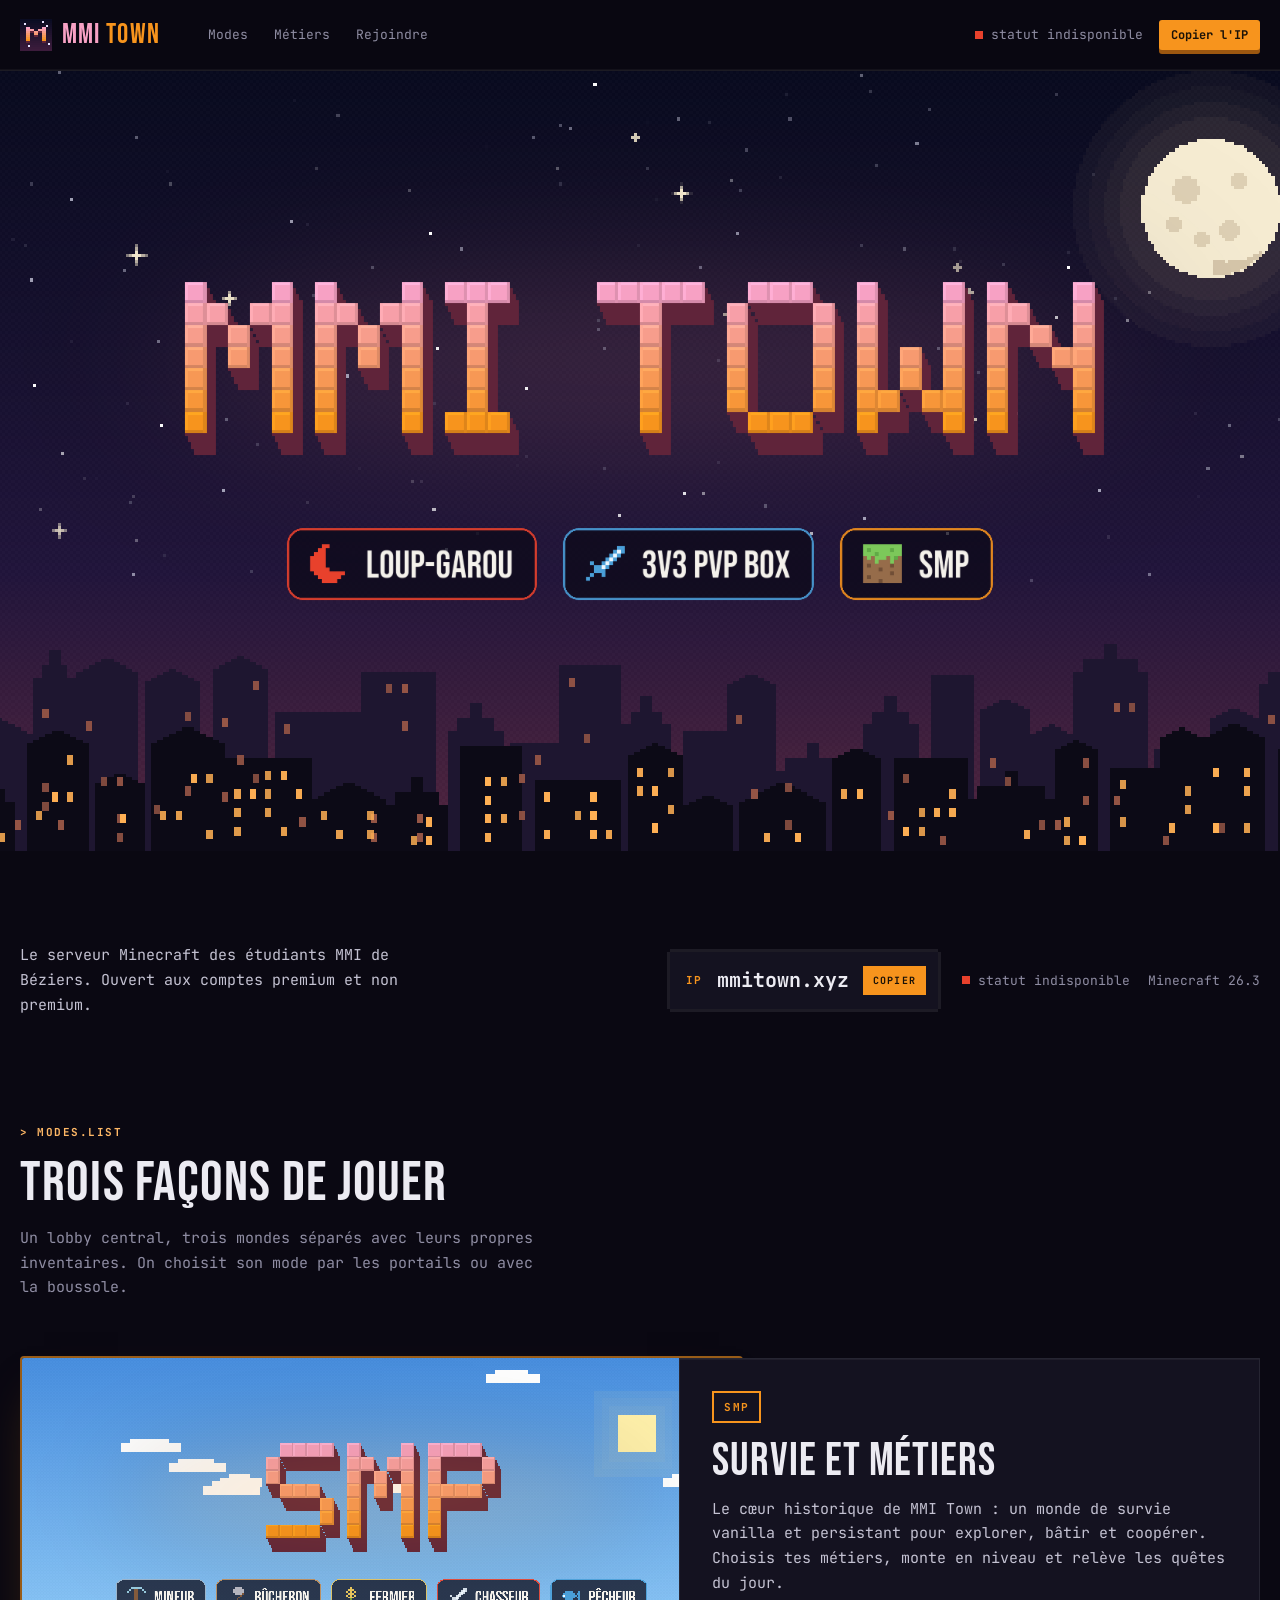
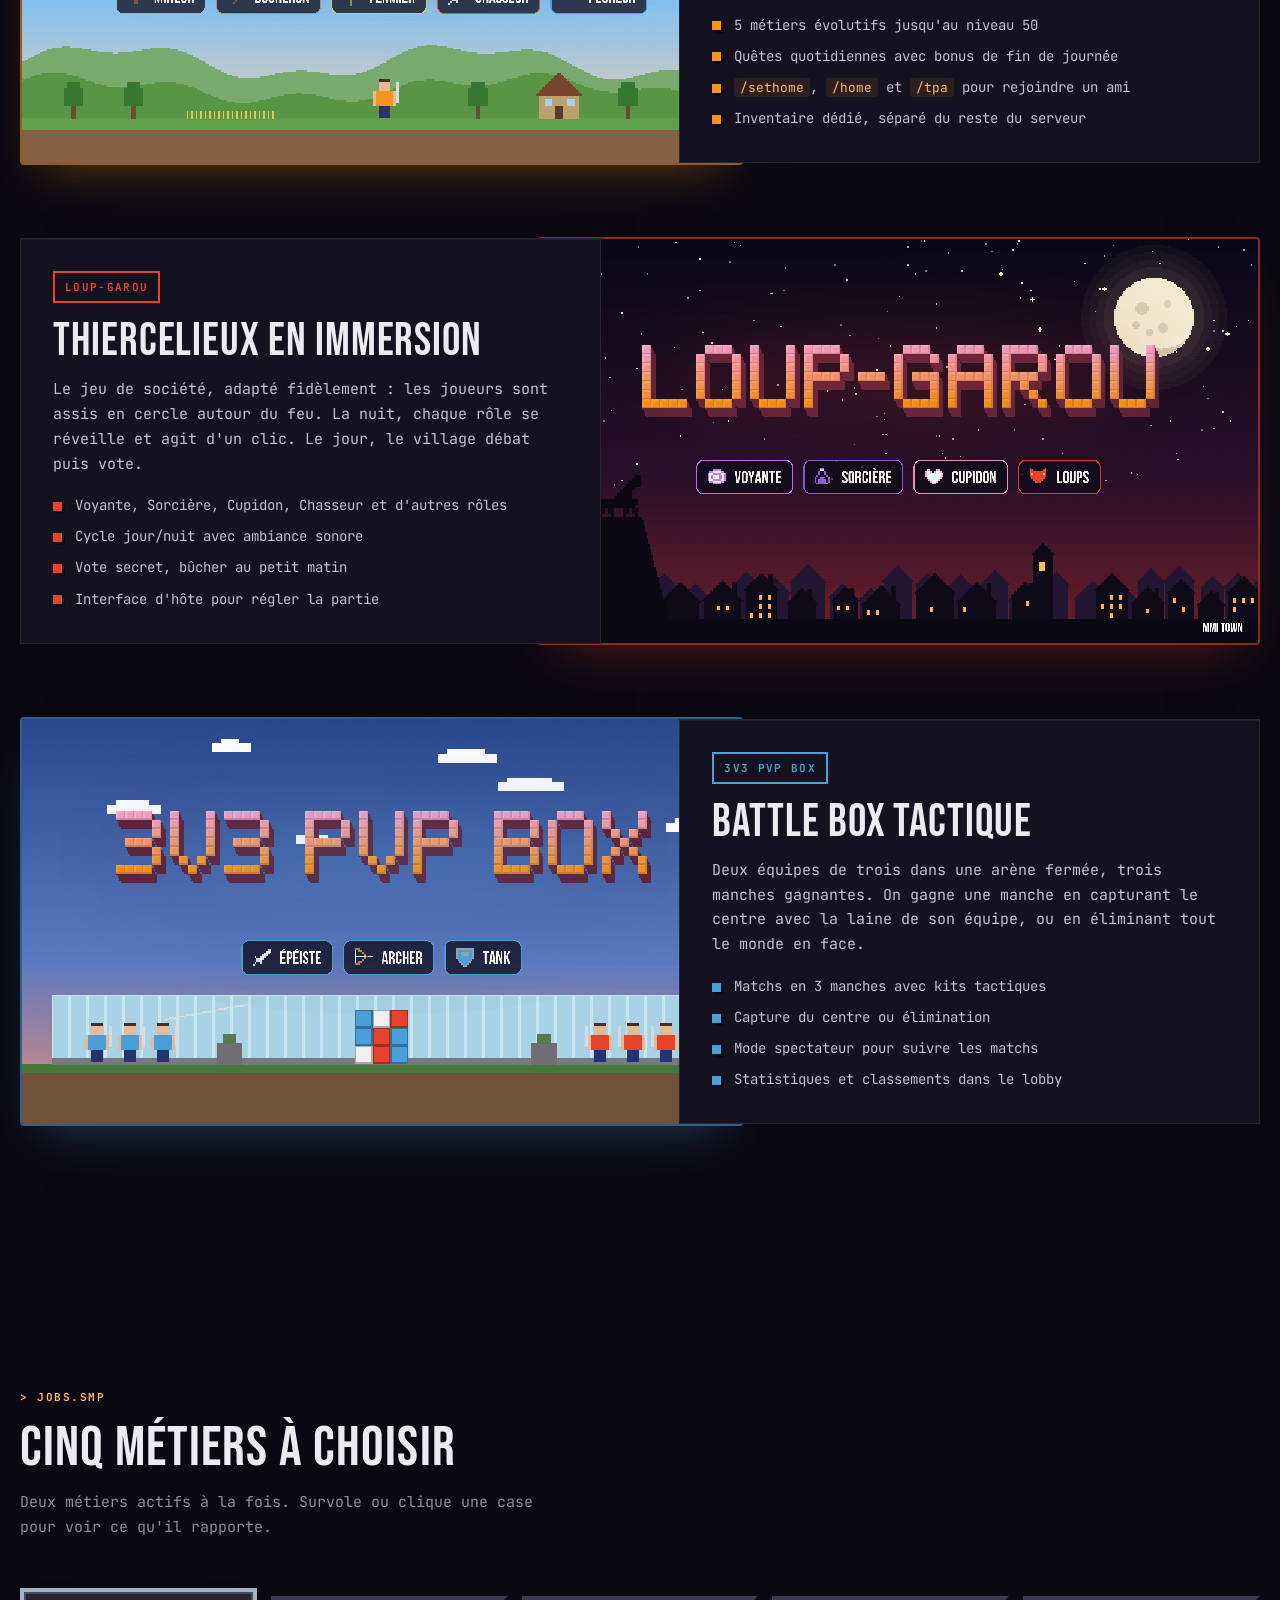
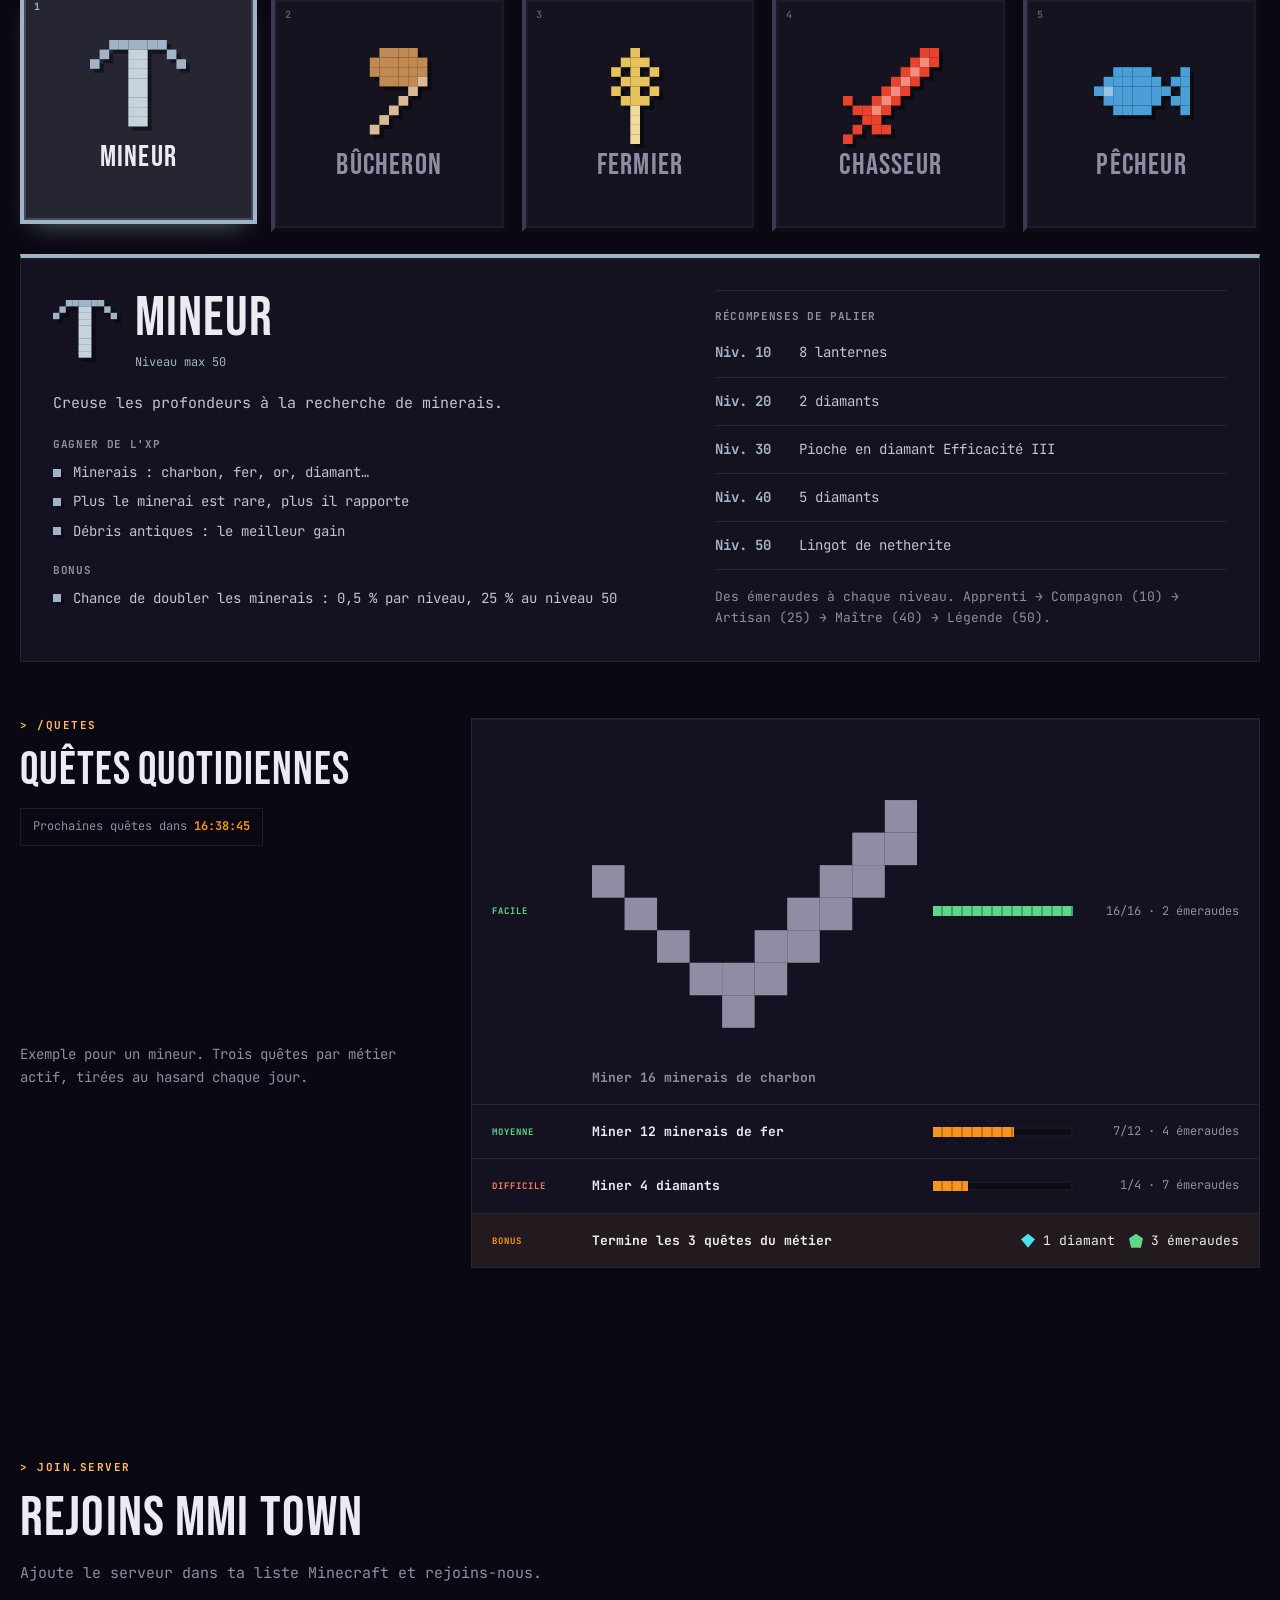
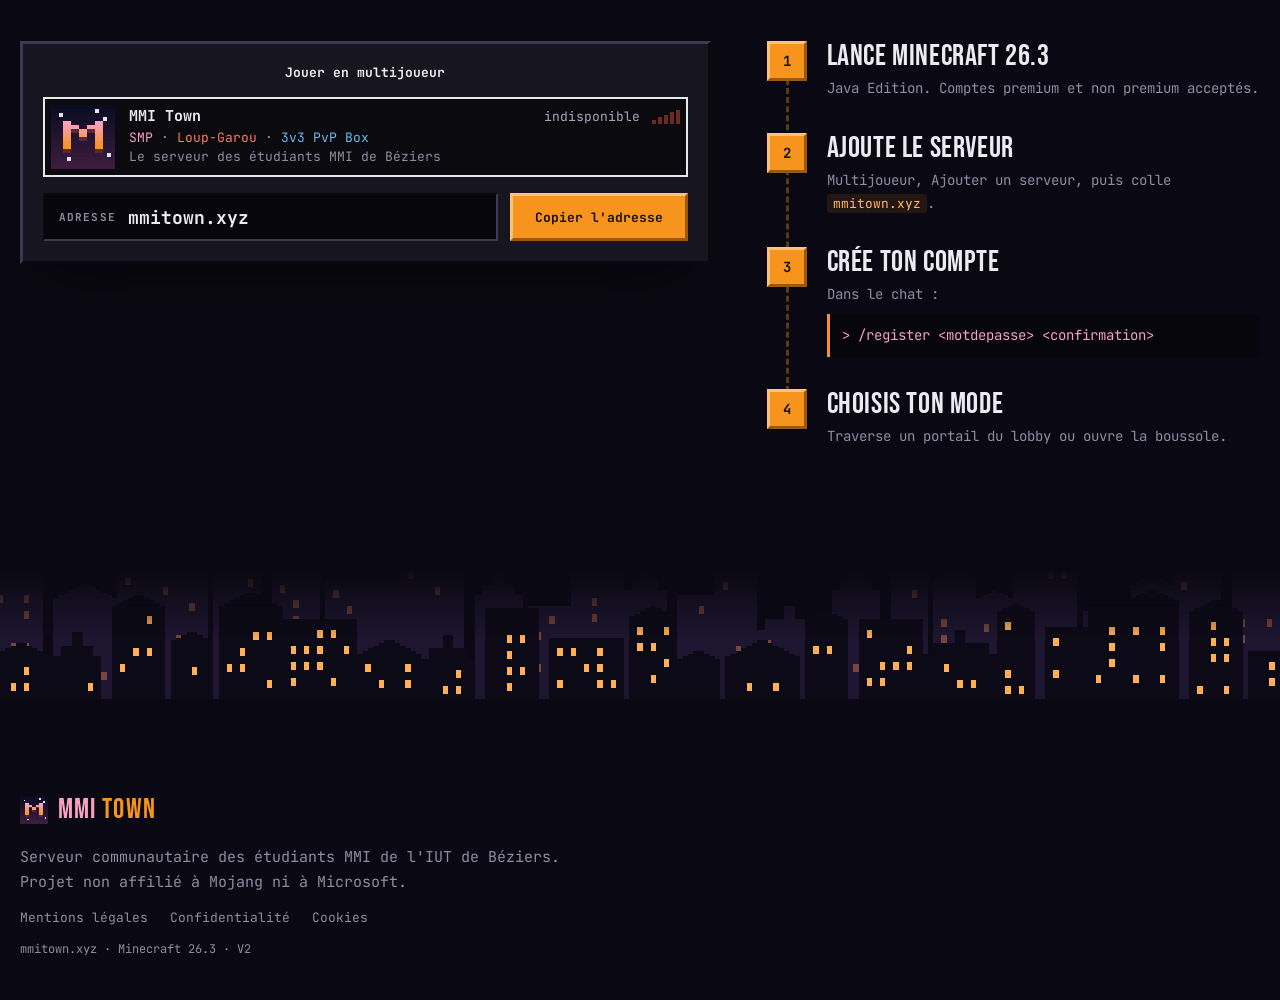
==== index.html @ 8bcd0a1a "feat: site de présentation MMI Town Co-Authored-By: Claude Sonnet 5.5 <noreply@anthropic.com>" ====
<!doctype html>
<html lang="fr">
<head>
<meta charset="utf-8">
<meta name="viewport" content="width=device-width, initial-scale=1">
<title>MMI Town — Le serveur Minecraft des étudiants MMI de Béziers</title>
<meta name="description" content="MMI Town V2 : SMP avec métiers et quêtes quotidiennes, Loup-Garou de Thiercelieux et Battle Box 3v3. Ouvert aux comptes premium et non premium.">
<meta property="og:title" content="MMI Town">
<meta property="og:description" content="SMP et métiers, Loup-Garou, Battle Box 3v3. Rejoins-nous sur mmitown.xyz">
<meta property="og:image" content="assets/cover.png">
<meta name="theme-color" content="#0a0812">
<link rel="icon" href="assets/icon.png">
<link rel="preload" href="assets/fonts/bebas-neue.woff2" as="font" type="font/woff2" crossorigin>
<link rel="stylesheet" href="style.css">
</head>
<body>
<header class="nav">
  <a class="brand" href="#top" aria-label="MMI Town, accueil">
    <img src="assets/icon.png" alt="" width="32" height="32">
    <span class="wordmark">MMI<b>TOWN</b></span>
  </a>
  <nav class="links" aria-label="Navigation principale">
    <a href="#modes">Modes</a>
    <a href="#metiers">Métiers</a>
    <a href="#rejoindre">Rejoindre</a>
  </nav>
  <div class="nav-right">
    <span class="online" data-state="loading"><i class="dot"></i><span data-online>chargement</span></span>
    <button class="btn btn-sm" type="button" data-copy="mmitown.xyz">Copier l'IP</button>
  </div>
</header>

<main id="top">
<!-- COVER : calques de l'image, le titre apparait en fondu puis les boutons des modes -->
<section class="cover" aria-label="MMI Town">
  <div class="scene">
    <img class="layer bg pixelated" src="assets/cover-bg.png" alt="" width="1920" height="1080" fetchpriority="high">
    <canvas class="layer sky pixelated" id="sky" width="480" height="270" aria-hidden="true"></canvas>
    <h1 class="title-wrap">
      <img class="layer title pixelated" src="assets/cover-title.png" alt="MMI Town" width="1920" height="1080">
    </h1>
    <nav class="modes-nav" aria-label="Modes de jeu">
      <a class="mode m-lg" href="#loup-garou" style="--rx:6.2%/21.5%"><img src="assets/chip-loup-garou.png" alt="Loup-Garou" width="323" height="93"></a>
      <a class="mode m-pvp" href="#pvp-box" style="--rx:6.2%/21.5%"><img src="assets/chip-pvp-box.png" alt="3v3 PvP Box" width="325" height="93"></a>
      <a class="mode m-smp" href="#smp" style="--rx:10.1%/21.5%"><img src="assets/chip-smp.png" alt="SMP" width="198" height="93"></a>
    </nav>
  </div>
</section>

<nav class="modes-mobile" aria-label="Modes de jeu">
  <a class="mode" href="#loup-garou" style="--rx:6.2%/21.5%"><img src="assets/chip-loup-garou.png" alt="Loup-Garou" width="323" height="93"></a>
  <a class="mode" href="#pvp-box" style="--rx:6.2%/21.5%"><img src="assets/chip-pvp-box.png" alt="3v3 PvP Box" width="325" height="93"></a>
  <a class="mode" href="#smp" style="--rx:10.1%/21.5%"><img src="assets/chip-smp.png" alt="SMP" width="198" height="93"></a>
</nav>

<!-- BANDEAU IP -->
<section class="wrap strip">
  <p class="strip-text">Le serveur Minecraft des étudiants MMI de Béziers. Ouvert aux comptes premium et non premium.</p>
  <div class="strip-ip">
    <div class="ip-box" data-copy="mmitown.xyz" role="button" tabindex="0" aria-label="Copier l'adresse du serveur">
      <span class="ip-label">IP</span>
      <code>mmitown.xyz</code>
      <span class="ip-action" data-copy-label>COPIER</span>
    </div>
    <ul class="strip-meta">
      <li class="online" data-state="loading"><i class="dot"></i><span data-online>chargement</span></li>
      <li>Minecraft 26.3</li>
    </ul>
  </div>
  <p class="copy-error" data-copy-error hidden>Copie impossible : sélectionne l'adresse et copie-la à la main.</p>
</section>

<!-- MODES -->
<section class="wrap section" id="modes">
  <header class="section-head reveal">
    <p class="tag">&gt; modes.list</p>
    <h2>Trois façons de jouer</h2>
    <p class="muted">Un lobby central, trois mondes séparés avec leurs propres inventaires. On choisit son mode par les portails ou avec la boussole.</p>
  </header>

  <article class="feature reveal" id="smp" style="--c:#F7941D">
    <div class="feature-art"><img class="pixelated" src="assets/smp-metiers.png" alt="SMP : paysage de survie avec les cinq métiers" loading="lazy" width="1920" height="1080"></div>
    <div class="feature-body">
      <span class="chip">SMP</span>
      <h3>Survie et métiers</h3>
      <p>Le cœur historique de MMI Town : un monde de survie vanilla et persistant pour explorer, bâtir et coopérer. Choisis tes métiers, monte en niveau et relève les quêtes du jour.</p>
      <ul class="ticks">
        <li>5 métiers évolutifs jusqu'au niveau 50</li>
        <li>Quêtes quotidiennes avec bonus de fin de journée</li>
        <li><code>/sethome</code>, <code>/home</code> et <code>/tpa</code> pour rejoindre un ami</li>
        <li>Inventaire dédié, séparé du reste du serveur</li>
      </ul>
    </div>
  </article>

  <article class="feature flip reveal" id="loup-garou" style="--c:#E8412C">
    <div class="feature-art"><img class="pixelated" src="assets/loup-garou.png" alt="Loup-Garou : village médiéval sous la pleine lune" loading="lazy" width="1920" height="1080"></div>
    <div class="feature-body">
      <span class="chip">LOUP-GAROU</span>
      <h3>Thiercelieux en immersion</h3>
      <p>Le jeu de société, adapté fidèlement : les joueurs sont assis en cercle autour du feu. La nuit, chaque rôle se réveille et agit d'un clic. Le jour, le village débat puis vote.</p>
      <ul class="ticks">
        <li>Voyante, Sorcière, Cupidon, Chasseur et d'autres rôles</li>
        <li>Cycle jour/nuit avec ambiance sonore</li>
        <li>Vote secret, bûcher au petit matin</li>
        <li>Interface d'hôte pour régler la partie</li>
      </ul>
    </div>
  </article>

  <article class="feature reveal" id="pvp-box" style="--c:#4A9FD8">
    <div class="feature-art"><img class="pixelated" src="assets/pvp-box.png" alt="3v3 PvP Box : arène fermée" loading="lazy" width="1920" height="1080"></div>
    <div class="feature-body">
      <span class="chip">3V3 PVP BOX</span>
      <h3>Battle Box tactique</h3>
      <p>Deux équipes de trois dans une arène fermée, trois manches gagnantes. On gagne une manche en capturant le centre avec la laine de son équipe, ou en éliminant tout le monde en face.</p>
      <ul class="ticks">
        <li>Matchs en 3 manches avec kits tactiques</li>
        <li>Capture du centre ou élimination</li>
        <li>Mode spectateur pour suivre les matchs</li>
        <li>Statistiques et classements dans le lobby</li>
      </ul>
    </div>
  </article>
</section>

<!-- METIERS -->
<section class="wrap section" id="metiers">
  <header class="section-head reveal">
    <p class="tag">&gt; jobs.smp</p>
    <h2>Cinq métiers à choisir</h2>
    <p class="muted">Deux métiers actifs à la fois. Survole ou clique une case pour voir ce qu'il rapporte.</p>
  </header>

  <div class="hotbar reveal" role="tablist" aria-label="Métiers du SMP" id="hotbar">
    <button class="slot" role="tab" type="button" data-job="mineur" style="--c:#9FB4C7"><span class="num">1</span><svg class="px" data-px="pickaxe" aria-hidden="true"></svg><span class="slot-name">Mineur</span></button>
    <button class="slot" role="tab" type="button" data-job="bucheron" style="--c:#C08A52"><span class="num">2</span><svg class="px" data-px="axe" aria-hidden="true"></svg><span class="slot-name">Bûcheron</span></button>
    <button class="slot" role="tab" type="button" data-job="fermier" style="--c:#E6C35C"><span class="num">3</span><svg class="px" data-px="wheat" aria-hidden="true"></svg><span class="slot-name">Fermier</span></button>
    <button class="slot" role="tab" type="button" data-job="chasseur" style="--c:#E8412C"><span class="num">4</span><svg class="px" data-px="sword" aria-hidden="true"></svg><span class="slot-name">Chasseur</span></button>
    <button class="slot" role="tab" type="button" data-job="pecheur" style="--c:#4A9FD8"><span class="num">5</span><svg class="px" data-px="fish" aria-hidden="true"></svg><span class="slot-name">Pêcheur</span></button>
  </div>
  <div class="job-panel" id="job-panel" role="tabpanel" aria-live="polite"></div>

  <div class="quests reveal">
    <div class="quests-head">
      <div>
        <p class="tag">&gt; /quetes</p>
        <h3>Quêtes quotidiennes</h3>
      </div>
      <span class="timer" title="Renouvellement à minuit">Prochaines quêtes dans <b id="reset-timer">--:--:--</b></span>
    </div>
    <p class="muted quests-intro">Exemple pour un mineur. Trois quêtes par métier actif, tirées au hasard chaque jour.</p>
    <ul class="quest-rows">
      <li class="quest done">
        <span class="q-tier">FACILE</span>
        <span class="q-text"><svg class="px sm" data-px="check" aria-hidden="true"></svg>Miner 16 minerais de charbon</span>
        <span class="bar" role="img" aria-label="16 sur 16"><i style="width:100%"></i></span>
        <span class="q-meta">16/16 · 2 émeraudes</span>
      </li>
      <li class="quest">
        <span class="q-tier">MOYENNE</span>
        <span class="q-text">Miner 12 minerais de fer</span>
        <span class="bar" role="img" aria-label="7 sur 12"><i style="width:58%" data-grow></i></span>
        <span class="q-meta">7/12 · 4 émeraudes</span>
      </li>
      <li class="quest">
        <span class="q-tier hard">DIFFICILE</span>
        <span class="q-text">Miner 4 diamants</span>
        <span class="bar" role="img" aria-label="1 sur 4"><i style="width:25%" data-grow></i></span>
        <span class="q-meta">1/4 · 7 émeraudes</span>
      </li>
      <li class="quest bonus">
        <span class="q-tier gold">BONUS</span>
        <span class="q-text">Termine les 3 quêtes du métier</span>
        <span class="q-reward"><i class="gem dia"></i>1 diamant <i class="gem eme"></i>3 émeraudes</span>
      </li>
    </ul>
  </div>
</section>

<!-- REJOINDRE -->
<section class="wrap section join" id="rejoindre">
  <header class="section-head reveal">
    <p class="tag">&gt; join.server</p>
    <h2>Rejoins MMI Town</h2>
    <p class="muted">Ajoute le serveur dans ta liste Minecraft et rejoins-nous.</p>
  </header>

  <div class="join-grid">
    <div class="reveal">
      <!-- Maquette de la liste des serveurs de Minecraft -->
      <div class="mc-list" aria-label="Aperçu du serveur dans Minecraft">
        <div class="mc-title">Jouer en multijoueur</div>
        <div class="mc-entry">
          <img src="assets/icon.png" alt="" width="64" height="64">
          <div class="mc-info">
            <div class="mc-top">
              <b>MMI Town</b>
              <span class="mc-count" data-players>—</span>
              <span class="mc-ping" data-ping aria-hidden="true"><i></i><i></i><i></i><i></i><i></i></span>
            </div>
            <div class="mc-motd"><span class="c-pink">SMP</span> <em>·</em> <span class="c-red">Loup-Garou</span> <em>·</em> <span class="c-blue">3v3 PvP Box</span></div>
            <div class="mc-motd muted">Le serveur des étudiants MMI de Béziers</div>
          </div>
        </div>
        <div class="mc-bar">
          <div class="mc-field" aria-label="Adresse du serveur"><span>Adresse</span><code>mmitown.xyz</code></div>
          <button class="mc-btn" type="button" data-copy="mmitown.xyz" data-copy-label>Copier l'adresse</button>
        </div>
        <p class="copy-error" data-copy-error hidden>Copie impossible : sélectionne l'adresse et copie-la à la main.</p>
      </div>
      <a class="btn btn-big join-discord" id="discord-btn" href="#" hidden>Rejoindre le Discord</a>
    </div>

    <ol class="path">
      <li class="reveal"><span class="node">1</span><div><h4>Lance Minecraft 26.3</h4><p>Java Edition. Comptes premium et non premium acceptés.</p></div></li>
      <li class="reveal"><span class="node">2</span><div><h4>Ajoute le serveur</h4><p>Multijoueur, Ajouter un serveur, puis colle <code>mmitown.xyz</code>.</p></div></li>
      <li class="reveal"><span class="node">3</span><div><h4>Crée ton compte</h4><p>Dans le chat :</p><p class="cmd">&gt; /register &lt;motdepasse&gt; &lt;confirmation&gt;</p></div></li>
      <li class="reveal"><span class="node">4</span><div><h4>Choisis ton mode</h4><p>Traverse un portail du lobby ou ouvre la boussole.</p></div></li>
    </ol>
  </div>
</section>
</main>

<div class="skyline" aria-hidden="true"></div>

<footer class="footer">
  <div class="wrap foot">
    <a class="brand" href="#top"><img src="assets/icon.png" alt="" width="28" height="28"><span class="wordmark">MMI<b>TOWN</b></span></a>
    <p class="muted">Serveur communautaire des étudiants MMI de l'IUT de Béziers. Projet non affilié à Mojang ni à Microsoft.</p>
    <nav class="foot-links" aria-label="Informations légales"><a href="mentions-legales.html">Mentions légales</a><a href="confidentialite.html">Confidentialité</a><a href="cookies.html">Cookies</a></nav>
    <p class="muted small">mmitown.xyz · Minecraft 26.3 · V2</p>
  </div>
</footer>

<script src="assets/cover-sky.js"></script>
<script src="script.js"></script>
</body>
</html>
---- style.css ----
@font-face { font-family: "Bebas Neue"; src: url("assets/fonts/bebas-neue.woff2") format("woff2"); font-weight: 400; font-display: swap; }
@font-face { font-family: "JetBrains Mono"; src: url("assets/fonts/jetbrains-mono-400.woff2") format("woff2"); font-weight: 100 500; font-display: swap; }
@font-face { font-family: "JetBrains Mono"; src: url("assets/fonts/jetbrains-mono-700.woff2") format("woff2"); font-weight: 600 900; font-display: swap; }

:root {
  --bg: #0a0812;
  --surface: #141220;
  --surface-2: #1b192b;
  --line: rgba(255, 255, 255, .08);
  --line-strong: rgba(255, 255, 255, .16);
  --text: #ecebf2;
  --body: #c4c2d2;
  --muted: #8f8da3;
  --accent: #F7941D;
  --accent-dark: #9c5710;
  --pink: #F7A1C4;
  --green: #5fd68a;
  --red: #E8412C;
  --ease: cubic-bezier(.16, 1, .3, 1);
  --mono: "JetBrains Mono", ui-monospace, Menlo, monospace;
  --title: "Bebas Neue", Impact, sans-serif;
  --pixel: var(--mono);
}

*, *::before, *::after { box-sizing: border-box; }
html { scroll-behavior: smooth; scroll-padding-top: 84px; overflow-x: clip; }
body {
  margin: 0; background: var(--bg); color: var(--body);
  font: 15px/1.65 var(--mono);
  -webkit-font-smoothing: antialiased;
}
img { max-width: 100%; height: auto; display: block; }
.pixelated { image-rendering: pixelated; }
a { color: inherit; text-decoration: none; }
code { font-family: var(--mono); background: rgba(247, 148, 29, .1); color: #ffb866; padding: 1px 6px; border-radius: 3px; font-size: .92em; }
h1, h2, h3, h4 { margin: 0; color: var(--text); font-family: var(--title); font-weight: 400; letter-spacing: .02em; line-height: 1; }
p { margin: 0; max-width: 65ch; }
ul, ol { list-style: none; margin: 0; padding: 0; }
.wrap { width: min(1240px, 100% - 40px); margin-inline: auto; }
.muted { color: var(--muted); }
.small { font-size: 12px; }
[hidden] { display: none !important; }
:focus-visible { outline: 2px solid var(--accent); outline-offset: 3px; }

/* ---------- NAV ---------- */
.nav {
  position: sticky; top: 0; z-index: 50;
  display: flex; align-items: center; gap: 24px;
  padding: 12px max(20px, calc((100vw - 1240px) / 2));
  background: rgba(10, 8, 18, .82); backdrop-filter: blur(14px);
  border-bottom: 1px solid var(--line);
  box-shadow: inset 0 -1px 0 rgba(255, 255, 255, .04);
}
.brand { display: inline-flex; align-items: center; gap: 10px; }
.brand img { image-rendering: pixelated; }
.wordmark { font-family: var(--title); font-size: 28px; letter-spacing: .04em; color: var(--pink); }
.wordmark b { font-weight: 400; color: var(--accent); margin-left: 6px; }
.links { display: flex; gap: 2px; margin-left: 12px; }
.links a { padding: 6px 12px; color: var(--muted); font-size: 13px; transition: color .3s var(--ease), background .3s var(--ease); border-radius: 4px; }
.links a:hover { color: var(--text); background: rgba(255, 255, 255, .05); }
.nav-right { margin-left: auto; display: flex; align-items: center; gap: 16px; }

/* ---------- STATUT EN LIGNE (chargement / ok / hors ligne / erreur) ---------- */
.online { display: inline-flex; align-items: center; gap: 8px; font-size: 13px; color: var(--muted); }
.dot { width: 8px; height: 8px; background: var(--muted); display: inline-block; }
.online[data-state="on"] { color: var(--text); }
.online[data-state="on"] .dot { background: var(--green); animation: pulse 2s ease-in-out infinite; }
.online[data-state="error"] .dot { background: var(--red); }
.online[data-state="loading"] [data-online] {
  color: transparent; width: 9ch; height: 1em; display: inline-block; border-radius: 2px; overflow: hidden;
  background: linear-gradient(90deg, rgba(255, 255, 255, .05) 25%, rgba(255, 255, 255, .13) 50%, rgba(255, 255, 255, .05) 75%) 0 0 / 200% 100%;
  animation: shimmer 1.4s linear infinite;
}
@keyframes shimmer { to { background-position: -200% 0; } }
@keyframes pulse { 50% { opacity: .35; } }

/* ---------- BOUTONS ---------- */
.btn {
  font: 600 13px var(--mono);
  display: inline-flex; align-items: center; justify-content: center; gap: 8px;
  color: #1a1208; background: var(--accent);
  border: 0; border-radius: 3px; padding: 10px 18px; cursor: pointer;
  box-shadow: 0 4px 0 var(--accent-dark);
  transition: transform .25s var(--ease), box-shadow .25s var(--ease), background .25s var(--ease);
}
.btn:hover { background: #ffa334; transform: translateY(-1px); box-shadow: 0 5px 0 var(--accent-dark); }
.btn:active { transform: translateY(3px) scale(.98); box-shadow: 0 1px 0 var(--accent-dark); }
.btn-sm { padding: 7px 12px; font-size: 12px; }
.btn-big { padding: 15px 26px; font-size: 14px; }
.btn-ghost { color: var(--text); background: var(--surface-2); box-shadow: 0 4px 0 rgba(255, 255, 255, .1), inset 0 0 0 1px var(--line-strong); }
.btn-ghost:hover { background: #26253a; box-shadow: 0 5px 0 rgba(255, 255, 255, .12), inset 0 0 0 1px var(--line-strong); }
.btn.copied { background: var(--green); box-shadow: 0 4px 0 #2f7a4b; }
.cta { display: flex; flex-wrap: wrap; gap: 14px; margin-top: 28px; }
.magnetic { translate: var(--mx, 0) var(--my, 0); transition: translate .2s var(--ease), transform .25s var(--ease), box-shadow .25s var(--ease), background .25s var(--ease); }

/* ---------- TAG & CURSEUR ---------- */
.tag { font: 700 11px var(--mono); text-transform: uppercase; color: #ffb866; letter-spacing: .14em; margin-bottom: 16px; }
.caret { display: inline-block; width: 8px; height: 12px; margin-left: 6px; background: var(--accent); animation: blink 1s steps(2) infinite; vertical-align: -1px; }
@keyframes blink { 50% { opacity: 0; } }


/* ---------- TAG, IP ---------- */
.ip-box {
  display: inline-flex; align-items: center; gap: 14px; cursor: pointer;
  background: var(--surface); padding: 12px 12px 12px 16px;
  box-shadow: 0 -3px 0 0 var(--line), 0 3px 0 0 var(--line), -3px 0 0 0 var(--line), 3px 0 0 0 var(--line);
  transition: box-shadow .3s var(--ease), transform .25s var(--ease);
}
.ip-box:hover, .ip-box:focus-visible { outline: 0; box-shadow: 0 -3px 0 0 var(--accent), 0 3px 0 0 var(--accent), -3px 0 0 0 var(--accent), 3px 0 0 0 var(--accent); }
.ip-box:active { transform: scale(.98); }
.ip-label { font: 700 11px var(--mono); text-transform: uppercase; letter-spacing: .12em; color: var(--accent); }
.ip-box code { background: none; color: var(--text); font-size: 20px; font-weight: 800; padding: 0; }
.ip-action { font: 700 10px var(--mono); text-transform: uppercase; letter-spacing: .12em; color: #1a1208; background: var(--accent); padding: 8px 10px; }
.ip-box.copied .ip-action { background: var(--green); }
.ip-box.mini { margin-top: 14px; padding: 8px 8px 8px 12px; }
.ip-box.mini code { font-size: 15px; }
.copy-error { margin-top: 10px; color: #ff8a73; font-size: 13px; }

/* ---------- COVER : calques alignes sur l'image 1920x1080 ---------- */
.cover {
  --nav: 64px;
  position: relative; overflow: hidden;
  height: calc(100dvh - var(--nav)); min-height: 420px;
  background: var(--bg);
}
.scene {
  --sw: max(100vw, calc((100dvh - var(--nav)) * 16 / 9));
  position: absolute; left: 50%; top: 50%; translate: -50% -50%;
  width: var(--sw); aspect-ratio: 16 / 9;
}
.sky { image-rendering: pixelated; }
.layer { position: absolute; inset: 0; width: 100%; height: 100%; }
.title-wrap { position: absolute; inset: 0; margin: 0; }
.title {
  opacity: 0; transform: translateY(14px) scale(.965); filter: blur(6px);
  animation: title-in 1.9s cubic-bezier(.65, 0, .35, 1) .35s forwards;
}
@keyframes title-in { to { opacity: 1; transform: none; filter: blur(0); } }

.modes-nav { position: absolute; inset: 0; pointer-events: none; }
.mode {
  position: absolute; top: 54.63%; display: block; pointer-events: auto;
  border-radius: var(--rx); overflow: hidden; isolation: isolate;
  opacity: 0; transform: translateY(12px);
  animation: mode-in 1.1s cubic-bezier(.65, 0, .35, 1) forwards;
  transition: translate .35s var(--ease), scale .35s var(--ease), filter .35s var(--ease);
}
.mode img { width: 100%; height: auto; display: block; }
.m-lg { left: 26.25%; width: 16.82%; animation-delay: 1.9s; }
.m-pvp { left: 44.79%; width: 16.93%; animation-delay: 2.1s; }
.m-smp { left: 63.44%; width: 10.31%; animation-delay: 2.3s; }
@keyframes mode-in { to { opacity: 1; transform: none; } }
.mode::after {
  content: ""; position: absolute; inset: 0; pointer-events: none;
  background: linear-gradient(110deg, transparent 38%, rgba(255, 255, 255, .55) 50%, transparent 62%);
  translate: -130% 0;
}
.mode:hover, .mode:focus-visible { translate: 0 -4%; scale: 1.04; filter: brightness(1.15); outline: 0; }
.mode:hover::after, .mode:focus-visible::after { translate: 130% 0; transition: translate .85s var(--ease); }
.mode:active { scale: .97; }
.mode:focus-visible { box-shadow: 0 0 0 3px var(--text); }

/* Portrait : le titre tient dans l'ecran, les boutons passent sous la cover */
.modes-mobile { display: none; }
@media (max-aspect-ratio: 1/1) {
  .cover { height: calc(150vw * 9 / 16); min-height: 0; }
  .scene { --sw: 150vw; }
  .modes-nav { display: none; }
  .modes-mobile { display: flex; flex-wrap: wrap; gap: 12px; width: min(1240px, 100% - 40px); margin: 20px auto 0; }
  .modes-mobile .mode { position: relative; top: auto; left: auto; width: auto; animation-delay: 1.9s; }
  .modes-mobile .mode img { height: 60px; width: auto; }
}

/* ---------- BANDEAU IP ---------- */
.strip { display: flex; flex-wrap: wrap; align-items: center; justify-content: space-between; gap: 20px 40px; padding: 36px 0 12px; }
.strip-text { max-width: 44ch; color: var(--body); }
.strip-ip { display: flex; flex-wrap: wrap; align-items: center; gap: 14px 24px; }
.strip-meta { display: flex; gap: 18px; color: var(--muted); font-size: 13px; }
.strip .copy-error { flex-basis: 100%; margin: 0; }

/* ---------- SECTIONS ---------- */
.section { padding: 96px 0; }
.section-head { margin-bottom: 56px; }
.section-head h2 { font-size: clamp(38px, 4.4vw, 60px); margin-bottom: 14px; text-wrap: balance; }
.section-head p.muted { max-width: 58ch; }

.feature { --c: var(--accent); display: grid; grid-template-columns: minmax(0, 7fr) minmax(0, 5fr); gap: 0; align-items: center; margin-bottom: 72px; }
.feature.flip { grid-template-columns: minmax(0, 5fr) minmax(0, 7fr); }
.feature.flip .feature-art { order: 2; }
.feature-art { border: 2px solid color-mix(in srgb, var(--c) 60%, transparent); overflow: hidden; border-radius: 4px; box-shadow: 0 24px 48px -24px color-mix(in srgb, var(--c) 40%, #050409); }
.feature-art img { width: 100%; transition: transform .8s var(--ease); }
.feature:hover .feature-art img { transform: scale(1.03); }
.feature-body { background: var(--surface); padding: 32px; margin-left: -64px; position: relative; border: 1px solid var(--line); box-shadow: inset 0 1px 0 rgba(255, 255, 255, .05); }
.feature.flip .feature-body { margin-left: 0; margin-right: -64px; }
.chip { display: inline-block; font: 700 11px var(--mono); text-transform: uppercase; letter-spacing: .12em; color: var(--c); border: 2px solid var(--c); padding: 7px 10px; margin-bottom: 16px; }
.feature h3 { font-size: clamp(34px, 3.6vw, 48px); margin-bottom: 12px; }
.feature p { margin-bottom: 18px; }
.ticks { display: grid; gap: 8px; }
.ticks li { position: relative; padding-left: 22px; font-size: 14px; }
.ticks li::before { content: ""; position: absolute; left: 0; top: .55em; width: 9px; height: 9px; background: var(--c); box-shadow: 3px 3px 0 rgba(0, 0, 0, .35); }

/* ---------- METIERS : hotbar + panneau ---------- */
.hotbar { display: grid; grid-template-columns: repeat(5, minmax(0, 1fr)); gap: 14px; }
.slot {
  --c: var(--accent);
  position: relative; aspect-ratio: 1; display: grid; place-items: center; align-content: center; gap: 6px;
  background: #15131f; cursor: pointer; font: inherit; color: var(--muted);
  border: 4px solid; border-color: #3b3a52 #0d0c15 #0d0c15 #3b3a52;
  box-shadow: inset 0 0 0 2px #1d1b2b;
  transition: transform .35s var(--ease), border-color .25s, box-shadow .35s var(--ease), color .25s;
}
.slot .px { color: var(--c); width: 56%; height: auto; max-width: 96px; filter: drop-shadow(4px 4px 0 rgba(0, 0, 0, .45)); transition: transform .35s var(--ease); }
.slot-name { font: 400 clamp(20px, 2.4vw, 30px)/1 var(--title); letter-spacing: .04em; }
.num { position: absolute; top: 8px; left: 10px; font: 700 10px var(--mono); text-transform: uppercase; color: #5d5b78; }
.slot:hover { transform: translateY(-4px); color: var(--text); }
.slot:hover .px { transform: scale(1.08); }
.slot:active { transform: translateY(0) scale(.97); }
.slot[aria-selected="true"] {
  color: var(--text); transform: translateY(-8px);
  border-color: var(--c); background: color-mix(in srgb, var(--c) 12%, #15131f);
  box-shadow: inset 0 0 0 2px color-mix(in srgb, var(--c) 35%, #15131f), 0 14px 24px -14px color-mix(in srgb, var(--c) 55%, #05040a);
}
.slot[aria-selected="true"] .num { color: var(--c); }

.job-panel {
  --c: var(--accent);
  position: relative; margin-top: 22px; min-height: 340px;
  background: var(--surface); border: 1px solid var(--line); border-top: 4px solid var(--c);
  box-shadow: inset 0 1px 0 rgba(255, 255, 255, .05);
}
.job-body { display: grid; grid-template-columns: minmax(0, 6fr) minmax(0, 5fr); gap: 0 48px; padding: 32px; animation: panel-in .45s var(--ease); }
@keyframes panel-in { from { opacity: 0; transform: translateY(8px); } }
.job-head { display: flex; align-items: center; gap: 18px; margin-bottom: 18px; }
.job-head .px { width: 64px; height: 64px; color: var(--c); filter: drop-shadow(4px 4px 0 rgba(0, 0, 0, .45)); }
.job-head h3 { font-size: clamp(40px, 4.4vw, 60px); }
.job-head small { display: block; color: var(--c); font-size: 12px; margin-top: 6px; }
.job-desc { margin-bottom: 22px; }
.job-block { margin-top: 20px; }
.job-block h5 { margin: 0 0 10px; font: 700 11px var(--mono); text-transform: uppercase; color: var(--muted); letter-spacing: .06em; }
.job-block ul { display: grid; gap: 6px; }
.job-block li { position: relative; padding-left: 20px; font-size: 14px; }
.job-block li::before { content: ""; position: absolute; left: 0; top: .55em; width: 8px; height: 8px; background: var(--c); box-shadow: 3px 3px 0 rgba(0, 0, 0, .35); }
.milestones { border-top: 1px solid var(--line); align-self: start; }
.milestones h5 { margin: 18px 0 6px; font: 700 11px var(--mono); text-transform: uppercase; color: var(--muted); letter-spacing: .06em; }
.milestones li { display: grid; grid-template-columns: 72px minmax(0, 1fr); gap: 12px; padding: 12px 0; border-bottom: 1px solid var(--line); font-size: 14px; }
.milestones b { color: var(--c); font-weight: 800; font-variant-numeric: tabular-nums; }
.job-note { margin-top: 16px; color: var(--muted); font-size: 13px; }

.quests { margin-top: 56px; display: grid; grid-template-columns: minmax(0, 4fr) minmax(0, 8fr); gap: 0 56px; align-items: start; }
.quests-head { grid-column: 1; }
.quests-head h3 { font-size: clamp(34px, 3.6vw, 48px); margin-bottom: 14px; }
.timer { display: inline-block; font-size: 12px; color: var(--muted); border: 1px solid var(--line); padding: 8px 12px; }
.timer b { color: var(--accent); font-weight: 800; font-variant-numeric: tabular-nums; }
.quests-intro { grid-column: 1; margin-top: 18px; font-size: 14px; }
.quest-rows { grid-column: 2; grid-row: 1 / span 2; border: 1px solid var(--line); background: var(--surface); box-shadow: inset 0 1px 0 rgba(255, 255, 255, .05); }
.quest {
  display: grid; grid-template-columns: 84px minmax(0, 1fr) 140px 150px; gap: 16px; align-items: center;
  padding: 16px 20px; border-bottom: 1px solid var(--line); font-size: 13px;
}
.quest:last-child { border-bottom: 0; }
.q-tier { font: 700 9px var(--mono); text-transform: uppercase; letter-spacing: .12em; color: var(--green); }
.q-tier.hard { color: #ff7a63; }
.q-tier.gold { color: var(--accent); }
.q-text { color: var(--text); font-weight: 600; }
.q-meta { color: var(--muted); font-size: 12px; text-align: right; font-variant-numeric: tabular-nums; }
.quest.done .q-text { color: var(--muted); }
.quest.bonus { background: rgba(247, 148, 29, .06); grid-template-columns: 84px minmax(0, 1fr) auto; }
.q-reward { display: inline-flex; align-items: center; gap: 8px; color: var(--text); }
.bar { height: 10px; background: rgba(0, 0, 0, .35); box-shadow: inset 0 0 0 2px rgba(255, 255, 255, .05); }
.bar i { display: block; height: 100%; background: repeating-linear-gradient(90deg, var(--accent) 0 8px, #c3730f 8px 10px); transition: width 1.2s steps(14); }
.quest.done .bar i { background: repeating-linear-gradient(90deg, var(--green) 0 8px, #3ba566 8px 10px); }
.gem { display: inline-block; width: 14px; height: 14px; }
.gem.dia { background: #4de2e8; clip-path: polygon(50% 0, 100% 40%, 50% 100%, 0 40%); }
.gem.eme { background: var(--green); clip-path: polygon(50% 0, 100% 35%, 85% 100%, 15% 100%, 0 35%); margin-left: 6px; }

/* ---------- REJOINDRE ---------- */
.join-grid { display: grid; grid-template-columns: minmax(0, 7fr) minmax(0, 5fr); gap: 56px; align-items: start; }

/* maquette de la liste des serveurs Minecraft */
.mc-list {
  background: #17151f; border: 3px solid; border-color: #3b3a52 #0a0910 #0a0910 #3b3a52;
  padding: 20px; position: relative;
  box-shadow: 0 30px 50px -30px rgba(0, 0, 0, .7);
}
.mc-title { text-align: center; color: var(--text); font: 600 13px var(--mono); margin-bottom: 16px; }
.mc-entry {
  display: flex; gap: 14px; padding: 8px; background: rgba(0, 0, 0, .5);
  outline: 2px solid #e8e8ee; outline-offset: -2px;
}
.mc-entry img { width: 64px; height: 64px; image-rendering: pixelated; flex: none; }
.mc-info { flex: 1; min-width: 0; font-size: 13px; line-height: 1.5; }
.mc-top { display: flex; align-items: center; gap: 12px; }
.mc-top b { color: var(--text); font-size: 15px; margin-right: auto; }
.mc-top b, .mc-count { white-space: nowrap; }
.mc-count { color: #a8a6bd; font-variant-numeric: tabular-nums; }
.mc-ping { display: inline-flex; align-items: flex-end; gap: 2px; height: 14px; }
.mc-ping i { width: 4px; background: #3b3a52; }
.mc-ping i:nth-child(1) { height: 4px; } .mc-ping i:nth-child(2) { height: 7px; } .mc-ping i:nth-child(3) { height: 9px; }
.mc-ping i:nth-child(4) { height: 12px; } .mc-ping i:nth-child(5) { height: 14px; }
.mc-ping.on i { background: var(--green); }
.mc-ping.error i { background: #6b2a22; }
.mc-motd { color: #cfcde0; white-space: nowrap; overflow: hidden; text-overflow: ellipsis; }
.mc-motd em { font-style: normal; color: var(--muted); }
.mc-motd.muted { color: var(--muted); }
.c-pink { color: var(--pink); } .c-red { color: #ff7a63; } .c-blue { color: #6fb8ea; }
.mc-bar { display: grid; grid-template-columns: minmax(0, 1fr) auto; gap: 12px; margin-top: 16px; }
.mc-field {
  display: flex; align-items: center; gap: 12px; padding: 0 14px; min-height: 48px;
  background: #07060c; border: 2px solid; border-color: #0a0910 #3b3a52 #3b3a52 #0a0910;
}
.mc-field span { color: var(--muted); font: 700 11px var(--mono); text-transform: uppercase; letter-spacing: .1em; }
.mc-field code { background: none; color: var(--text); font-size: 18px; font-weight: 800; padding: 0; }
.mc-btn {
  font: 800 13px var(--mono); color: #1a1208; background: var(--accent); cursor: pointer; padding: 0 22px; min-height: 48px;
  border: 3px solid; border-color: #ffc27a #9c5710 #9c5710 #ffc27a;
  transition: transform .25s var(--ease), background .25s var(--ease);
}
.mc-btn:hover { background: #ffa334; transform: translateY(-1px); }
.mc-btn:active { transform: translateY(2px) scale(.98); }
.mc-btn.copied { background: var(--green); border-color: #a4f0c0 #2f7a4b #2f7a4b #a4f0c0; }
.join-discord { margin-top: 24px; }

/* parcours en 4 etapes */
.path { position: relative; display: grid; gap: 0; }
.path::before { content: ""; position: absolute; left: 19px; top: 20px; bottom: 20px; border-left: 3px dashed rgba(247, 148, 29, .35); }
.path li { position: relative; display: grid; grid-template-columns: 40px minmax(0, 1fr); gap: 20px; padding-bottom: 32px; }
.path li:last-child { padding-bottom: 0; }
.node {
  position: relative; width: 40px; height: 40px; display: grid; place-items: center; z-index: 1;
  font: 700 14px var(--mono); text-transform: uppercase; color: #1a1208; background: var(--accent);
  border: 3px solid; border-color: #ffc27a #9c5710 #9c5710 #ffc27a;
}
.path h4 { font-size: 30px; margin-bottom: 6px; }
.path p { color: var(--muted); font-size: 14px; }
.cmd { margin-top: 8px; padding: 10px 12px; background: #07060c; border-left: 3px solid var(--accent); color: var(--pink) !important; font-size: 13px; overflow-wrap: anywhere; }

/* ville en bas de page */
.skyline {
  height: clamp(90px, 14vw, 200px); margin-top: 24px;
  background: url("assets/town-strip.png") center bottom / max(100%, 760px) auto no-repeat;
  -webkit-mask-image: linear-gradient(to bottom, transparent, #000 40%); mask-image: linear-gradient(to bottom, transparent, #000 40%);
  image-rendering: pixelated;
}

.footer { background: #0a0812; padding: 40px 0; margin-top: 0; }
.foot { display: grid; gap: 12px; justify-items: start; }

/* ---------- REVELATION (cascade) ---------- */
.reveal { opacity: 0; transform: translateY(20px); transition: opacity .7s var(--ease), transform .7s var(--ease); transition-delay: calc(var(--i, 0) * 80ms); }
.reveal.in { opacity: 1; transform: none; }
@media (prefers-reduced-motion: reduce) {
  html { scroll-behavior: auto; }
  .reveal { opacity: 1; transform: none; transition: none; }
  .title, .mode { animation: none; opacity: 1; transform: none; filter: none; }
  .float, .caret, .dot, [data-online] { animation: none !important; }
  .magnetic { translate: none; }
}

/* ---------- RESPONSIVE ---------- */
@media (max-width: 1180px) {
  .quests { grid-template-columns: 1fr; }
  .quest-rows { grid-column: 1; grid-row: auto; margin-top: 24px; }
  .quest { grid-template-columns: 76px minmax(0, 1fr) 110px 130px; gap: 12px; }
  .quest.bonus { grid-template-columns: 76px minmax(0, 1fr) auto; }
}
@media (max-width: 960px) {
  .job-body { grid-template-columns: 1fr; gap: 24px; padding: 24px; }
  .hotbar { gap: 10px; }
  .feature, .feature.flip { grid-template-columns: 1fr; }
  .feature.flip .feature-art { order: 0; }
  .feature-body, .feature.flip .feature-body { margin: -24px 12px 0; padding: 24px; }
  .job { grid-template-columns: 44px 1fr; row-gap: 6px; }
  .job p, .perk { grid-column: 2; text-align: left; }
  .quests { grid-template-columns: 1fr; }
  .quest-rows { grid-column: 1; grid-row: auto; margin-top: 24px; }
  .quest, .quest.bonus { grid-template-columns: 1fr; gap: 8px; }
  .q-meta { text-align: left; }
  .join-grid { grid-template-columns: minmax(0, 1fr); gap: 40px; }
  .links { display: none; }
}
@media (max-width: 560px) {
  .hotbar { grid-template-columns: repeat(5, minmax(0, 1fr)); gap: 6px; }
  .slot { border-width: 3px; }
  .slot-name { font-size: 13px; letter-spacing: 0; }
  .num { display: none; }
  .nav-right .online { display: none; }
  .ip-box code { font-size: 16px; }
  .section { padding: 64px 0; }
  .mc-bar { grid-template-columns: minmax(0, 1fr); }
  .mc-field code { font-size: 16px; }
}


/* ---------- PAGES LEGALES ---------- */
.legal { width: min(820px, 100% - 40px); margin: 0 auto; padding: 72px 0 96px; }
.legal h1 { font-size: clamp(44px, 6vw, 72px); margin-bottom: 8px; }
.legal .updated { color: var(--muted); font-size: 13px; margin-bottom: 40px; }
.legal h2 { font-size: 34px; margin: 48px 0 14px; padding-top: 24px; border-top: 1px solid var(--line); }
.legal h3 { font-size: 24px; margin: 28px 0 8px; color: var(--text); }
.legal p, .legal li { max-width: none; font-size: 14.5px; }
.legal p { margin-bottom: 14px; }
.legal ul { list-style: disc; padding-left: 22px; display: grid; gap: 6px; margin-bottom: 14px; }
.legal li::marker { color: var(--accent); }
.legal a { color: #ffb866; text-decoration: underline; text-underline-offset: 3px; }
.legal a:hover { color: var(--text); }
.legal dl { display: grid; grid-template-columns: minmax(140px, 220px) minmax(0, 1fr); gap: 10px 24px; margin: 0 0 14px; }
.legal dt { color: var(--muted); }
.legal dd { margin: 0; color: var(--text); }
.todo { background: rgba(247, 148, 29, .16); color: #ffcf94; padding: 1px 6px; border-radius: 3px; border: 1px dashed rgba(247, 148, 29, .6); font-style: normal; }
.table-wrap { overflow-x: auto; margin: 16px 0 20px; border: 1px solid var(--line); }
.legal table { width: 100%; border-collapse: collapse; font-size: 13px; min-width: 680px; }
.legal th, .legal td { text-align: left; vertical-align: top; padding: 12px 14px; border-bottom: 1px solid var(--line); }
.legal th { color: var(--muted); font-weight: 700; font-size: 11px; text-transform: uppercase; letter-spacing: .1em; background: var(--surface); }
.legal tr:last-child td { border-bottom: 0; }
.back { display: inline-block; margin-bottom: 28px; color: var(--muted); font-size: 13px; }
.back:hover { color: var(--text); }
.foot-links { display: flex; flex-wrap: wrap; gap: 6px 22px; font-size: 13px; }
.foot-links a { color: var(--muted); transition: color .3s var(--ease); }
.foot-links a:hover { color: var(--text); }
@media (max-width: 560px) { .legal dl { grid-template-columns: 1fr; gap: 2px; } .legal dd { margin-bottom: 12px; } }
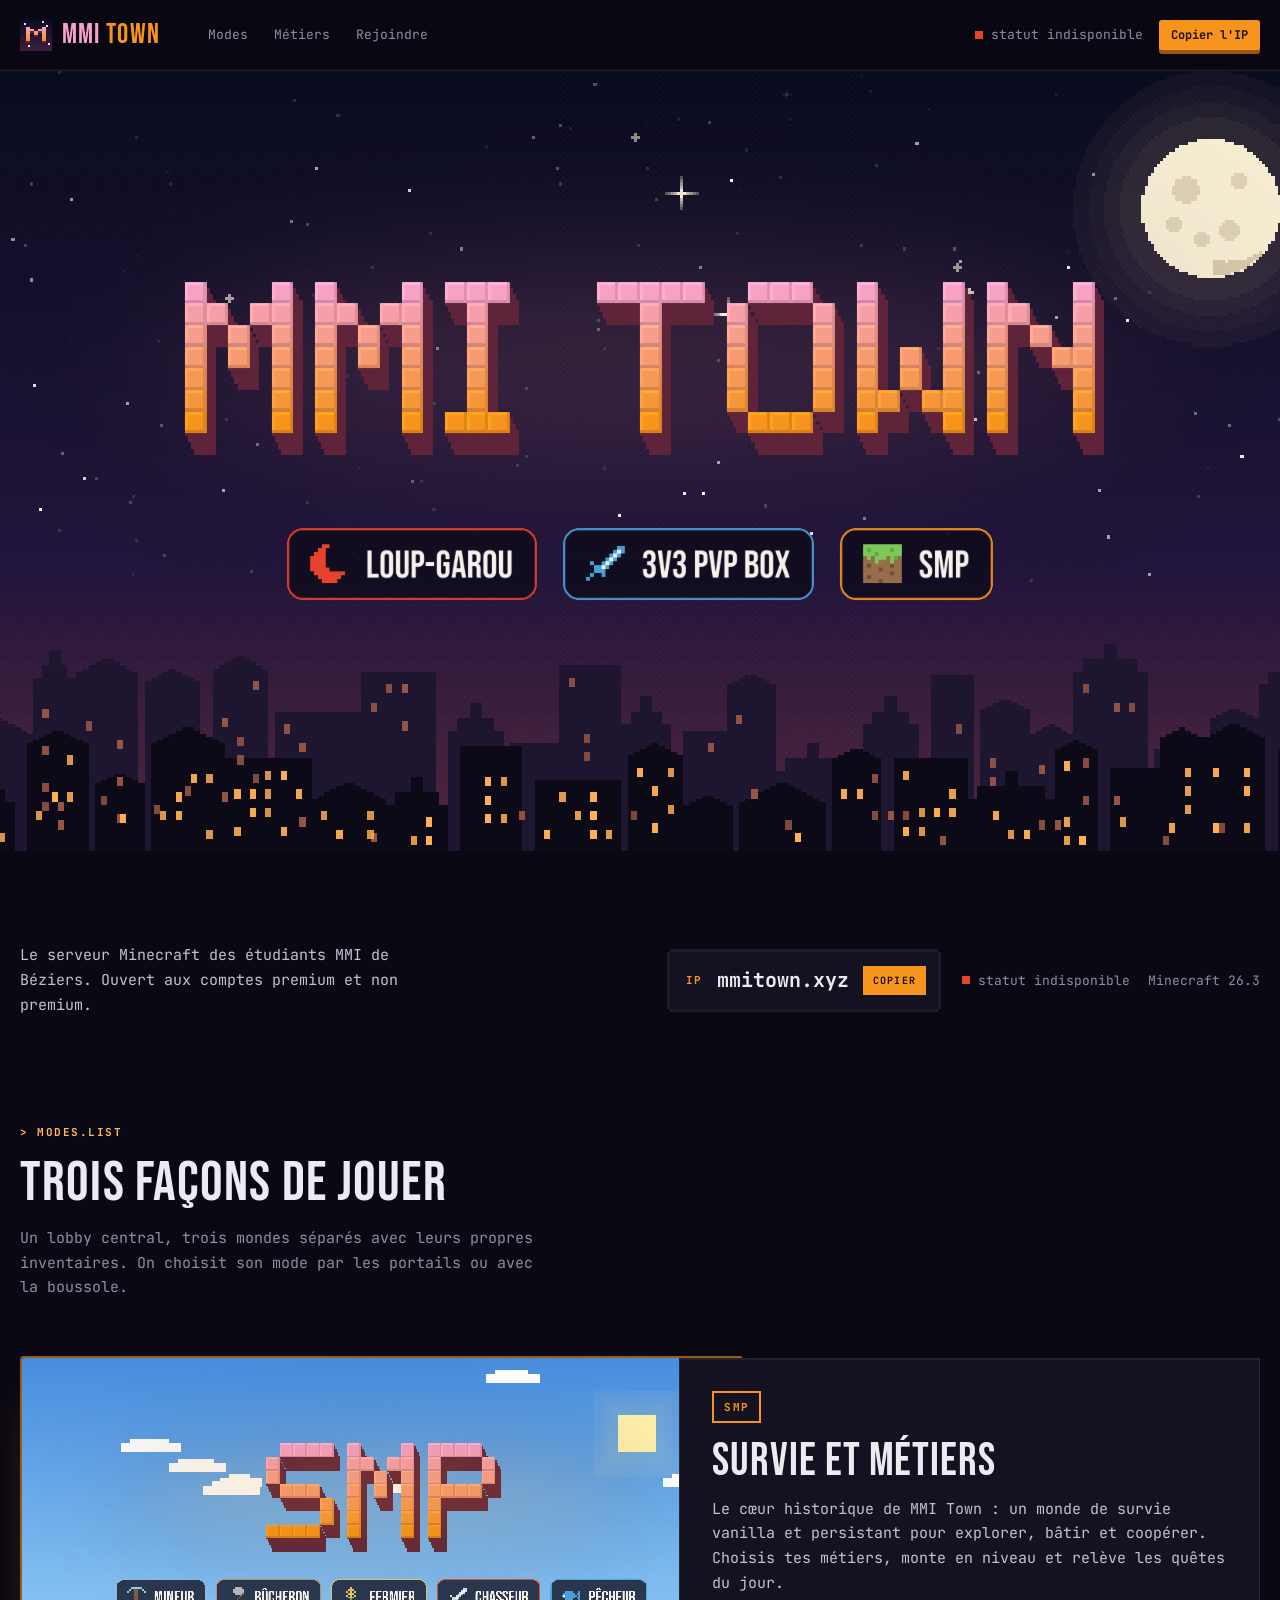
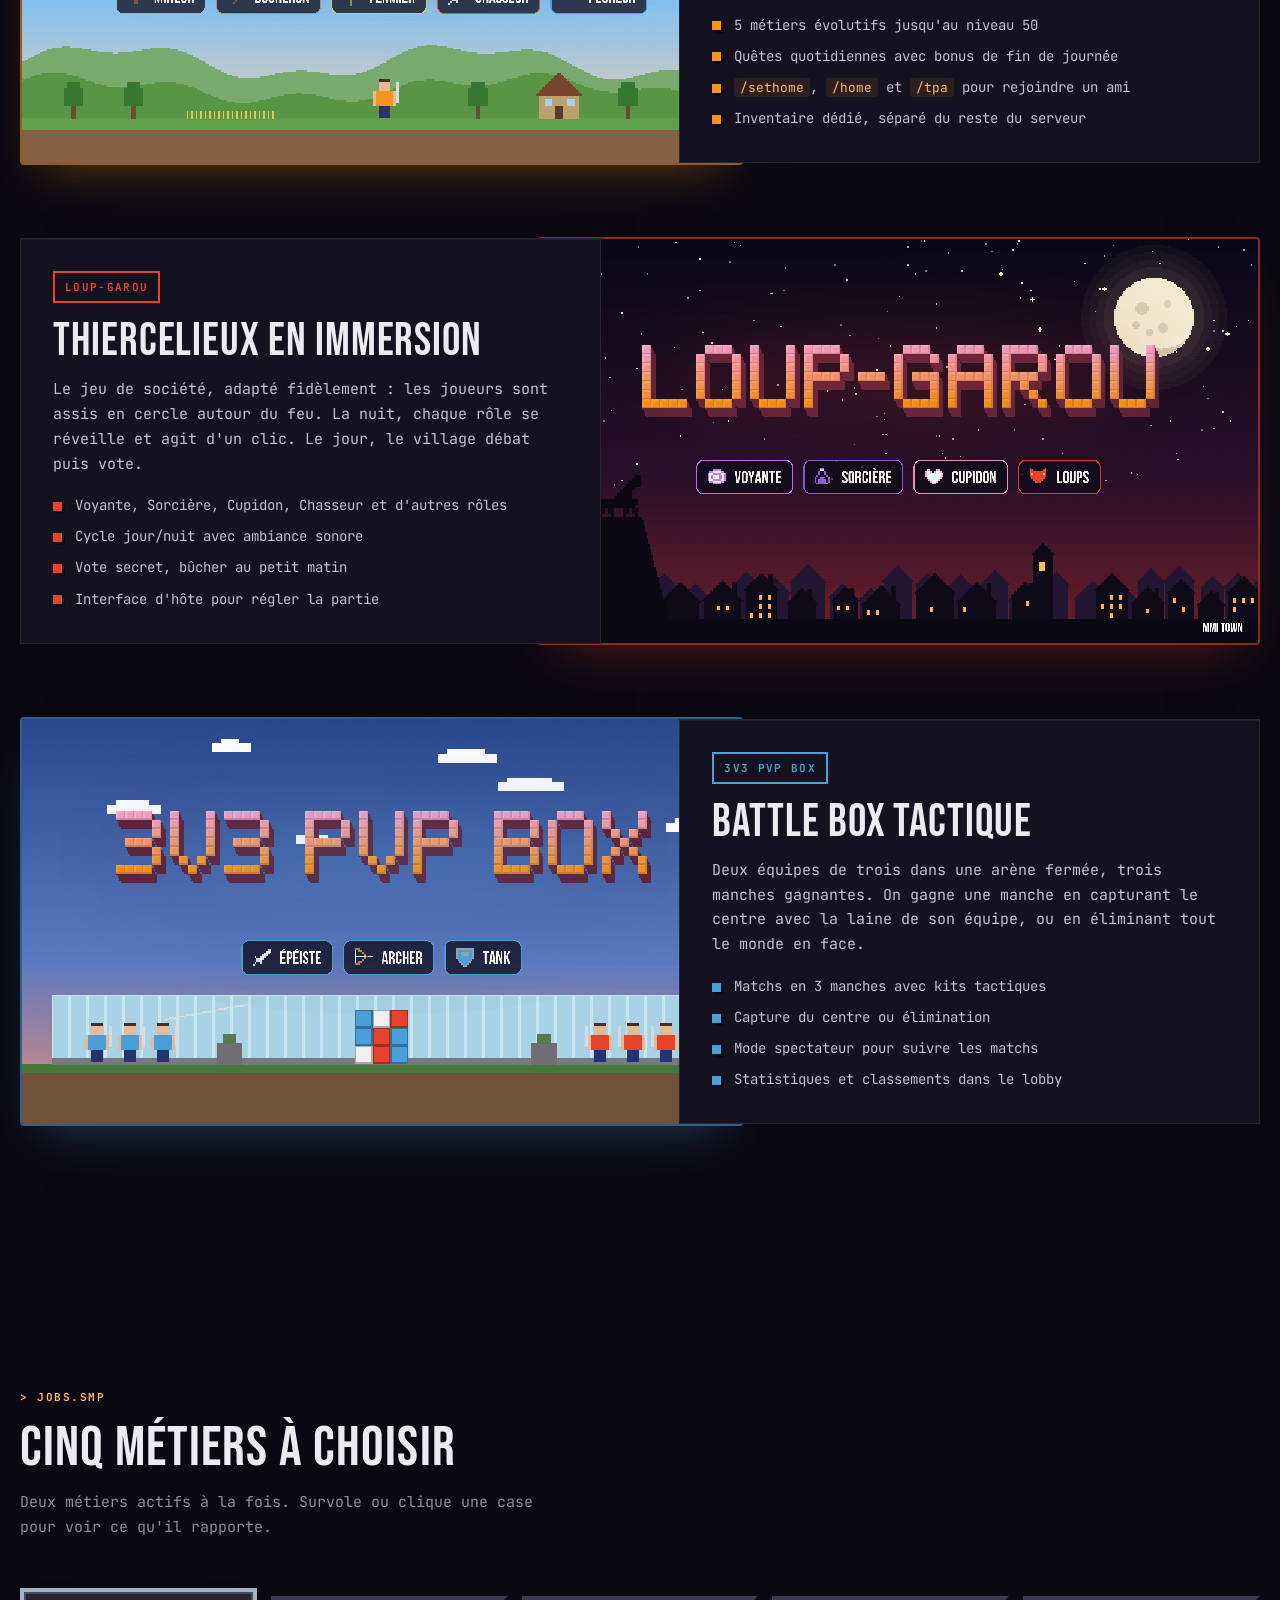
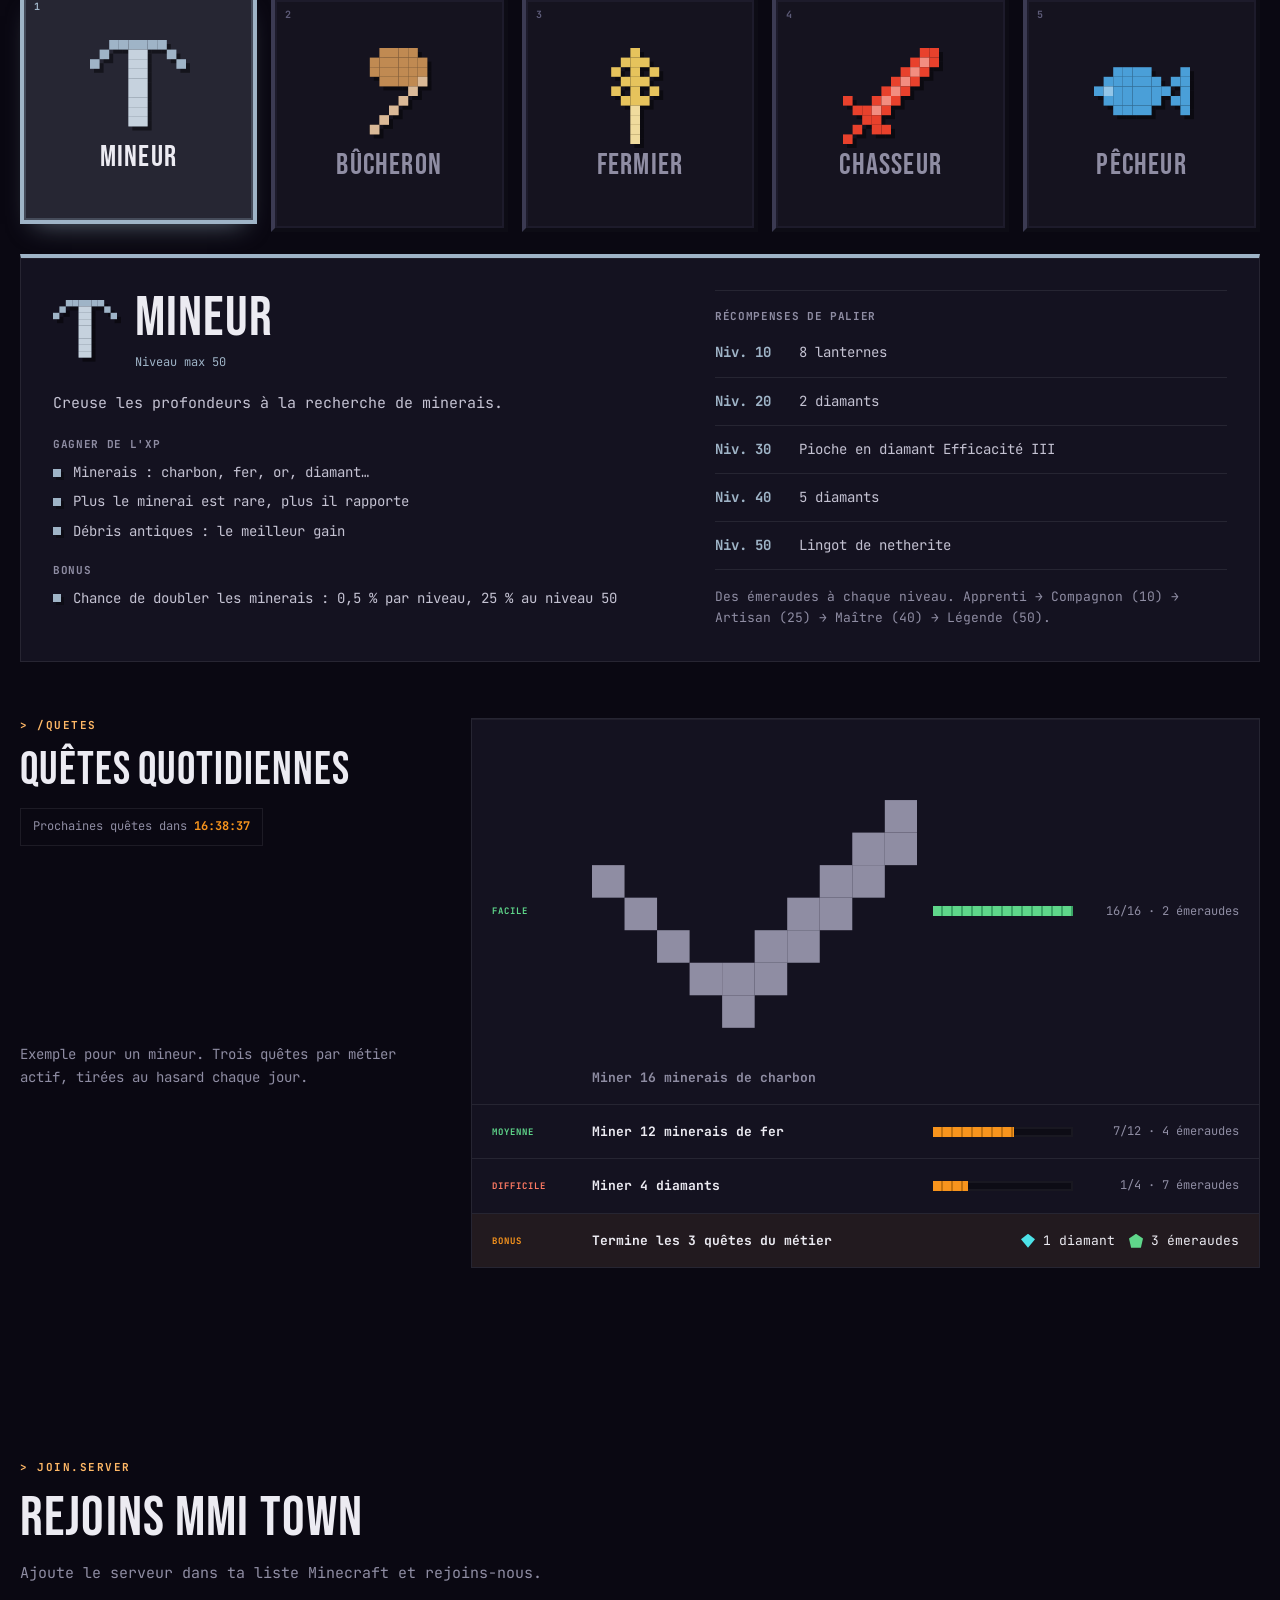
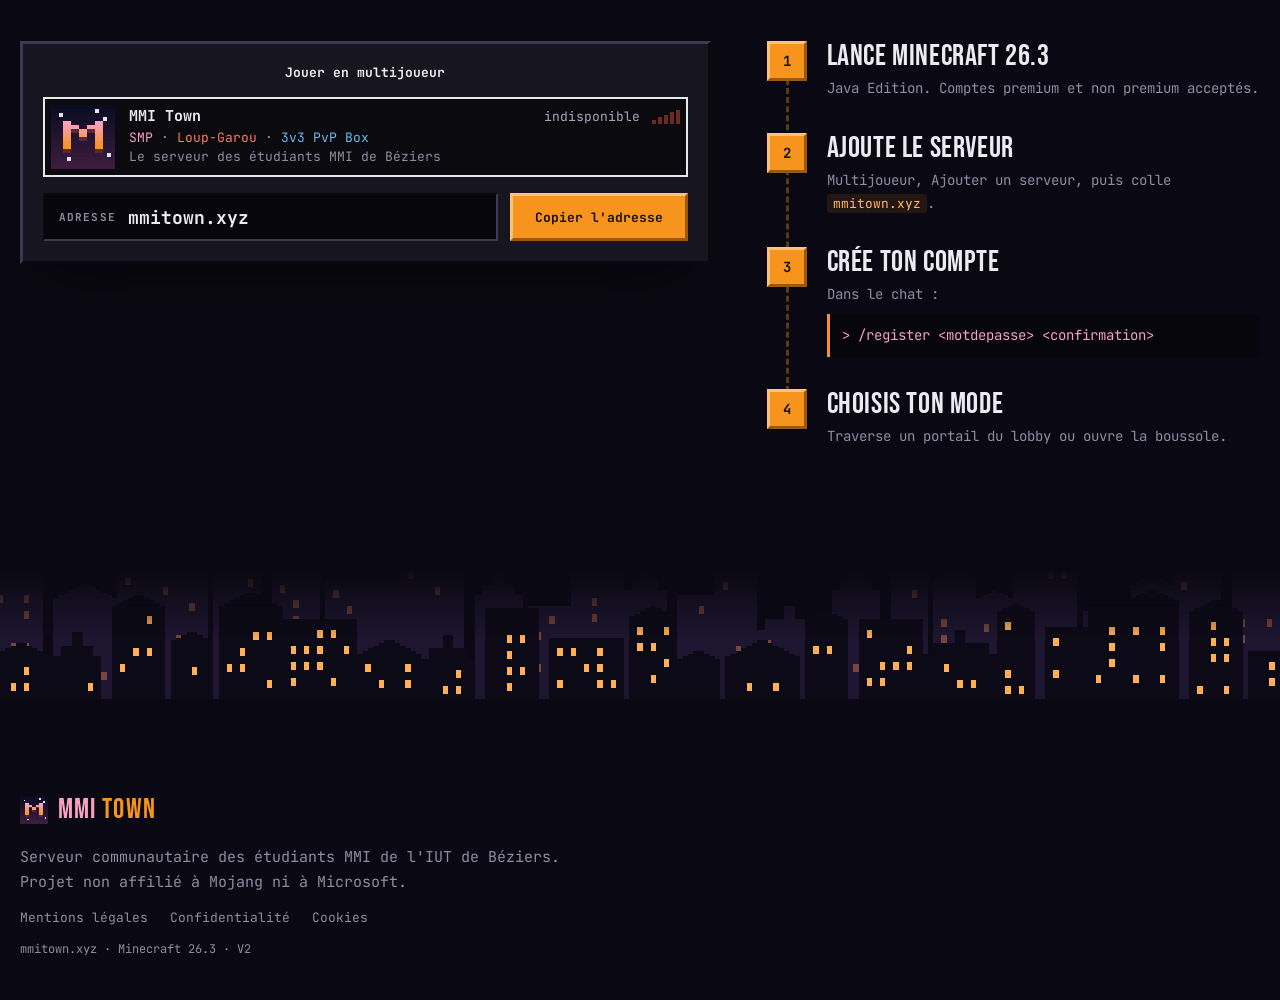
==== commit c43c1a7e: "feat(seo): aperçu de lien propre (Open Graph, Twitter, image 1200x630) Co-Authored-By: Claude Sonnet" ====
--- a/index.html
+++ b/index.html
@@ -3,12 +3,25 @@
 <head>
 <meta charset="utf-8">
 <meta name="viewport" content="width=device-width, initial-scale=1">
-<title>MMI Town — Le serveur Minecraft des étudiants MMI de Béziers</title>
-<meta name="description" content="MMI Town V2 : SMP avec métiers et quêtes quotidiennes, Loup-Garou de Thiercelieux et Battle Box 3v3. Ouvert aux comptes premium et non premium.">
-<meta property="og:title" content="MMI Town">
-<meta property="og:description" content="SMP et métiers, Loup-Garou, Battle Box 3v3. Rejoins-nous sur mmitown.xyz">
-<meta property="og:image" content="assets/cover.png">
-<meta name="theme-color" content="#0a0812">
+<title>MMI Town — Serveur Minecraft des étudiants MMI de Béziers</title>
+<meta name="description" content="SMP avec métiers et quêtes quotidiennes, Loup-Garou de Thiercelieux et Battle Box 3v3. Le serveur Minecraft des étudiants MMI de l'IUT de Béziers, ouvert aux comptes premium et non premium.">
+<link rel="canonical" href="https://withren.github.io/mmi-town-website/">
+<meta property="og:type" content="website">
+<meta property="og:site_name" content="MMI Town">
+<meta property="og:locale" content="fr_FR">
+<meta property="og:title" content="MMI Town — Serveur Minecraft des étudiants MMI de Béziers">
+<meta property="og:description" content="SMP avec métiers et quêtes quotidiennes, Loup-Garou de Thiercelieux et Battle Box 3v3. Le serveur Minecraft des étudiants MMI de l'IUT de Béziers, ouvert aux comptes premium et non premium.">
+<meta property="og:url" content="https://withren.github.io/mmi-town-website/">
+<meta property="og:image" content="https://withren.github.io/mmi-town-website/assets/og-image.png">
+<meta property="og:image:type" content="image/png">
+<meta property="og:image:width" content="1200">
+<meta property="og:image:height" content="630">
+<meta property="og:image:alt" content="MMI Town en pixel art devant une ville de nuit, avec les modes Loup-Garou, 3v3 PvP Box et SMP">
+<meta name="twitter:card" content="summary_large_image">
+<meta name="twitter:title" content="MMI Town — Serveur Minecraft des étudiants MMI de Béziers">
+<meta name="twitter:description" content="SMP avec métiers et quêtes quotidiennes, Loup-Garou de Thiercelieux et Battle Box 3v3. Le serveur Minecraft des étudiants MMI de l'IUT de Béziers, ouvert aux comptes premium et non premium.">
+<meta name="twitter:image" content="https://withren.github.io/mmi-town-website/assets/og-image.png">
+<meta name="theme-color" content="#F7941D">
 <link rel="icon" href="assets/icon.png">
 <link rel="preload" href="assets/fonts/bebas-neue.woff2" as="font" type="font/woff2" crossorigin>
 <link rel="stylesheet" href="style.css">
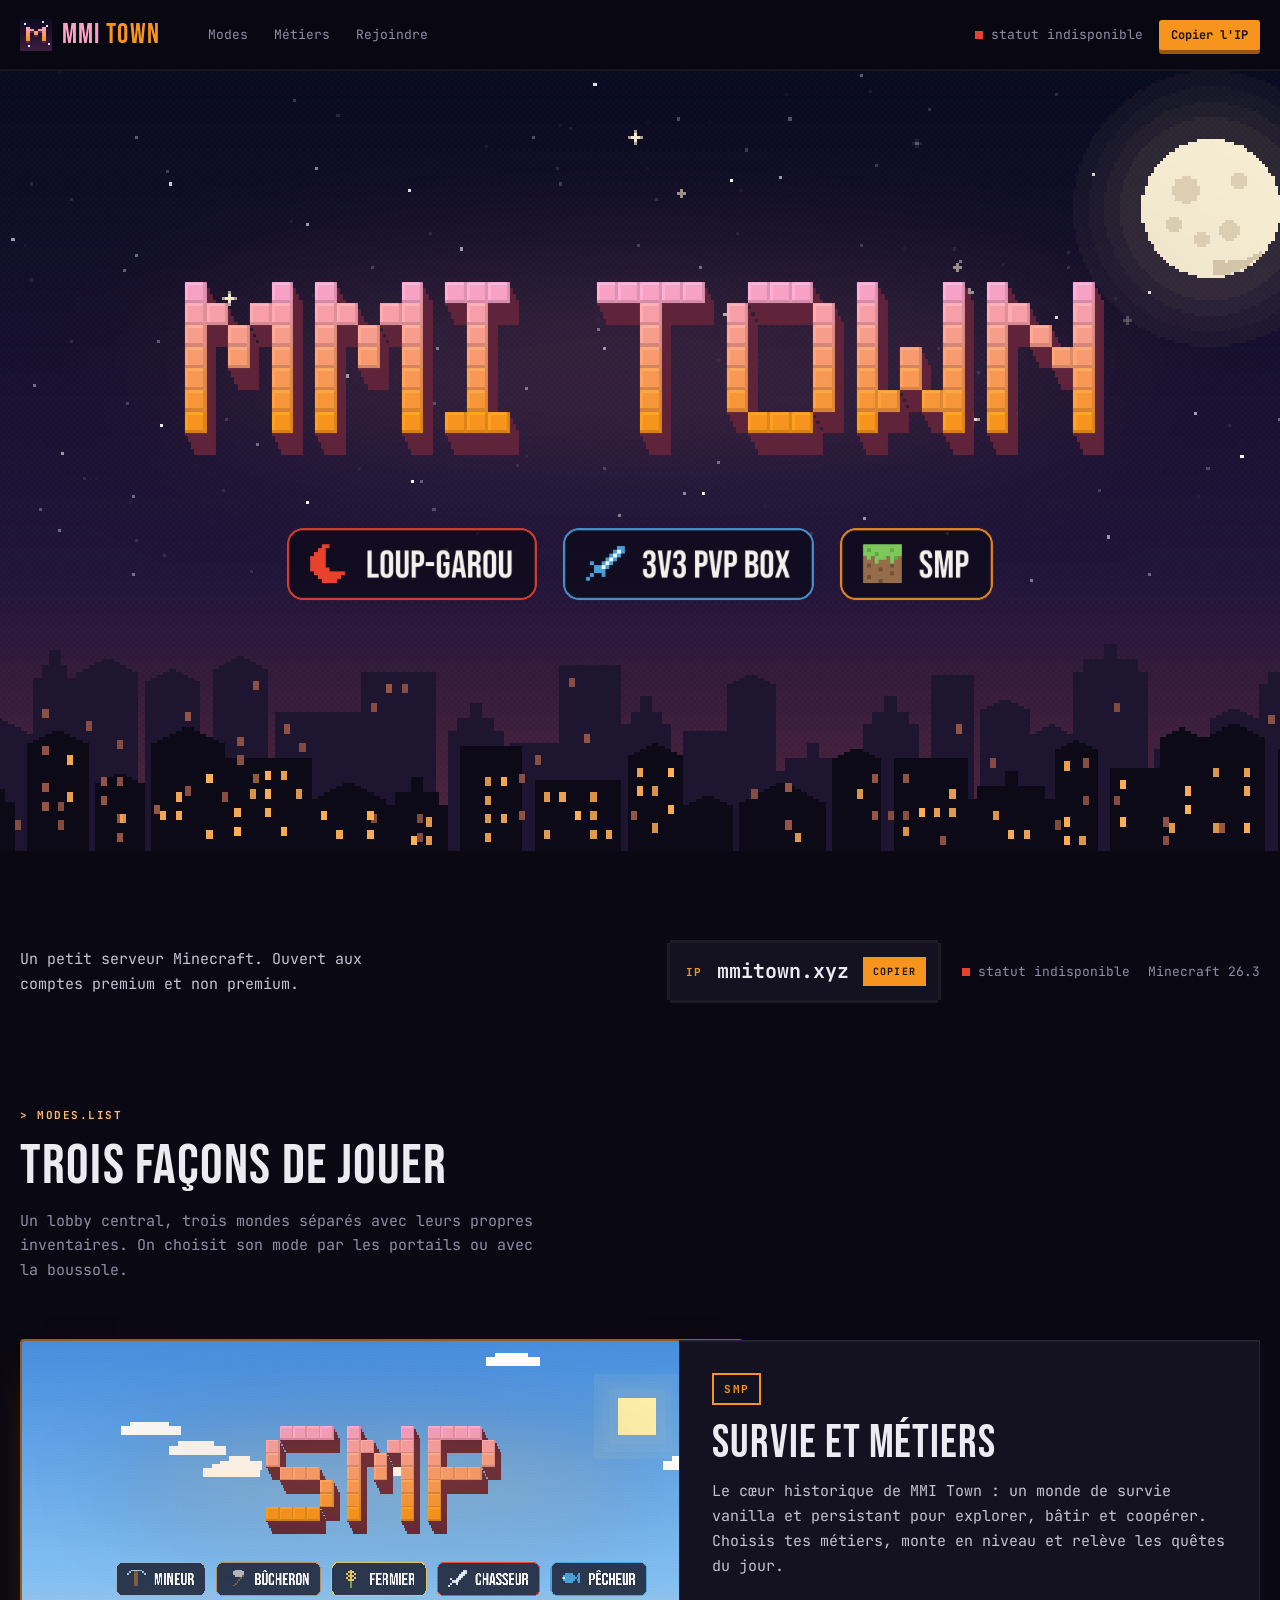
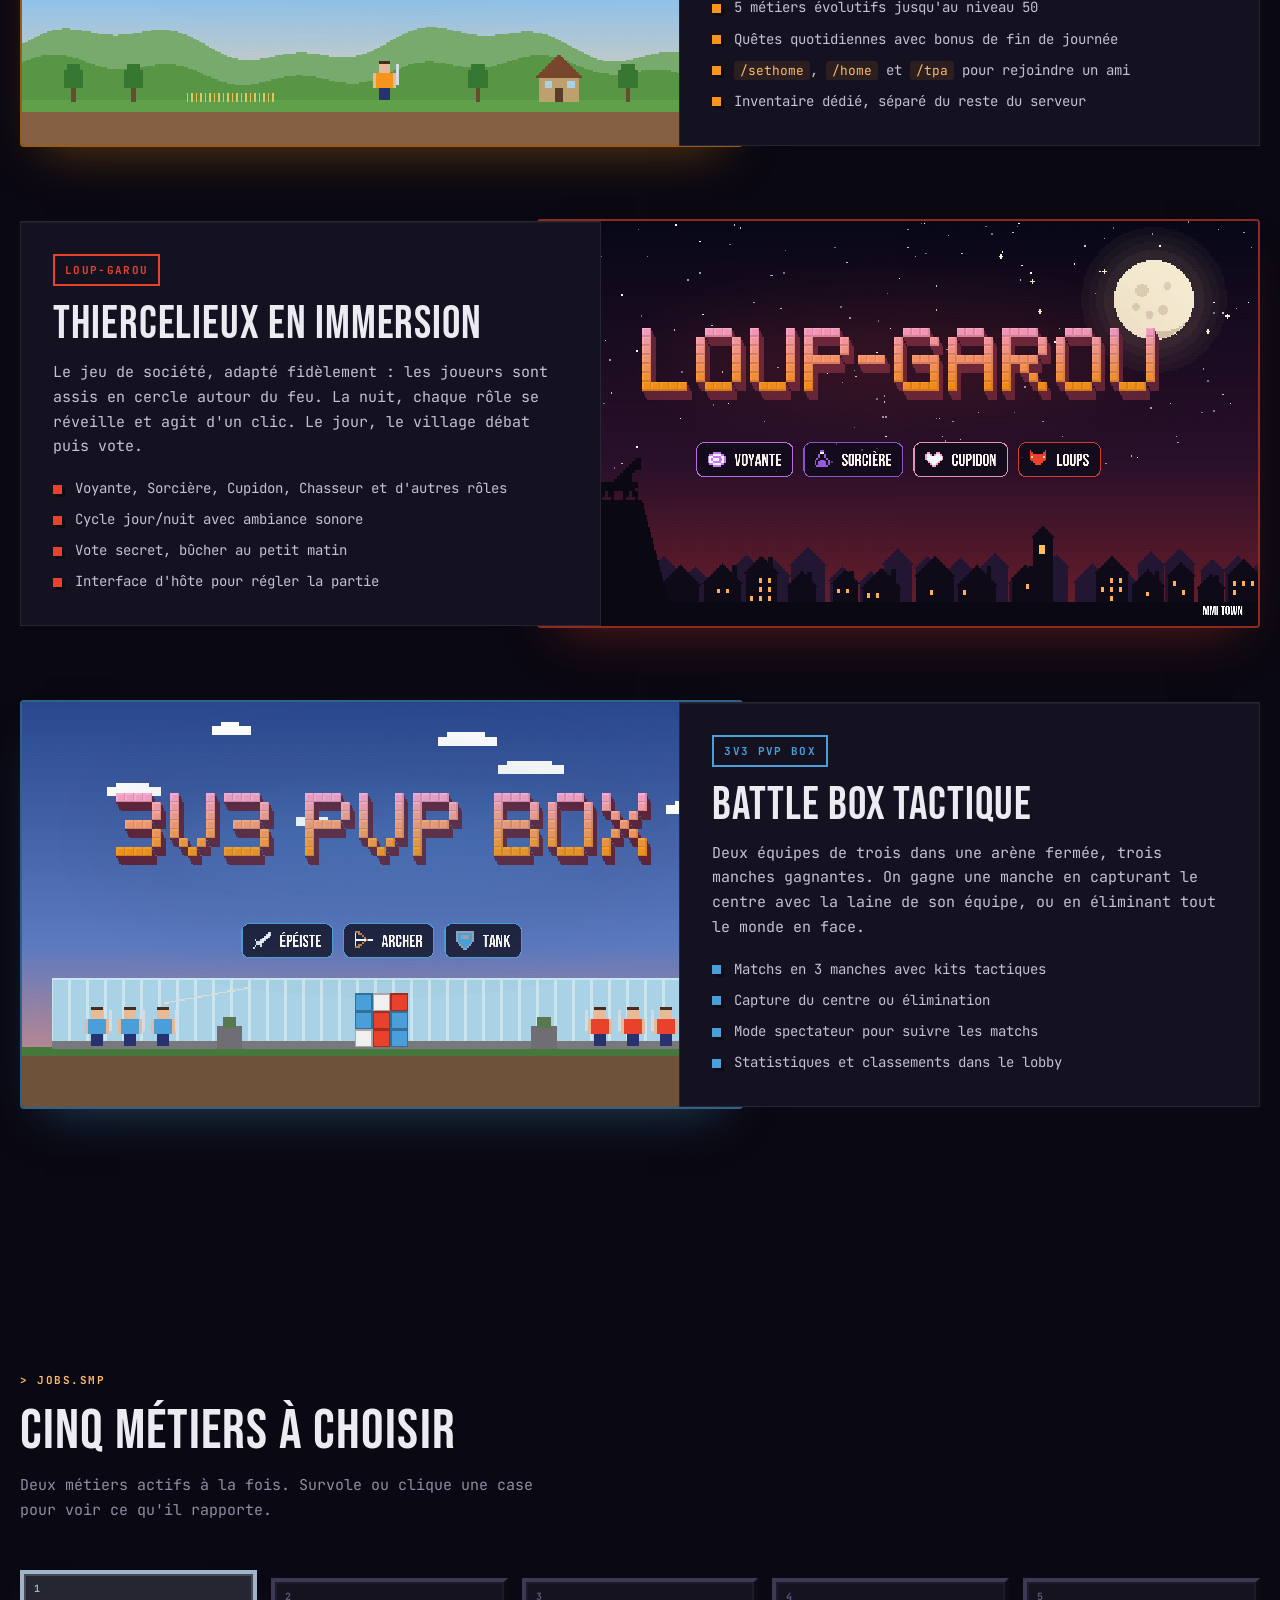
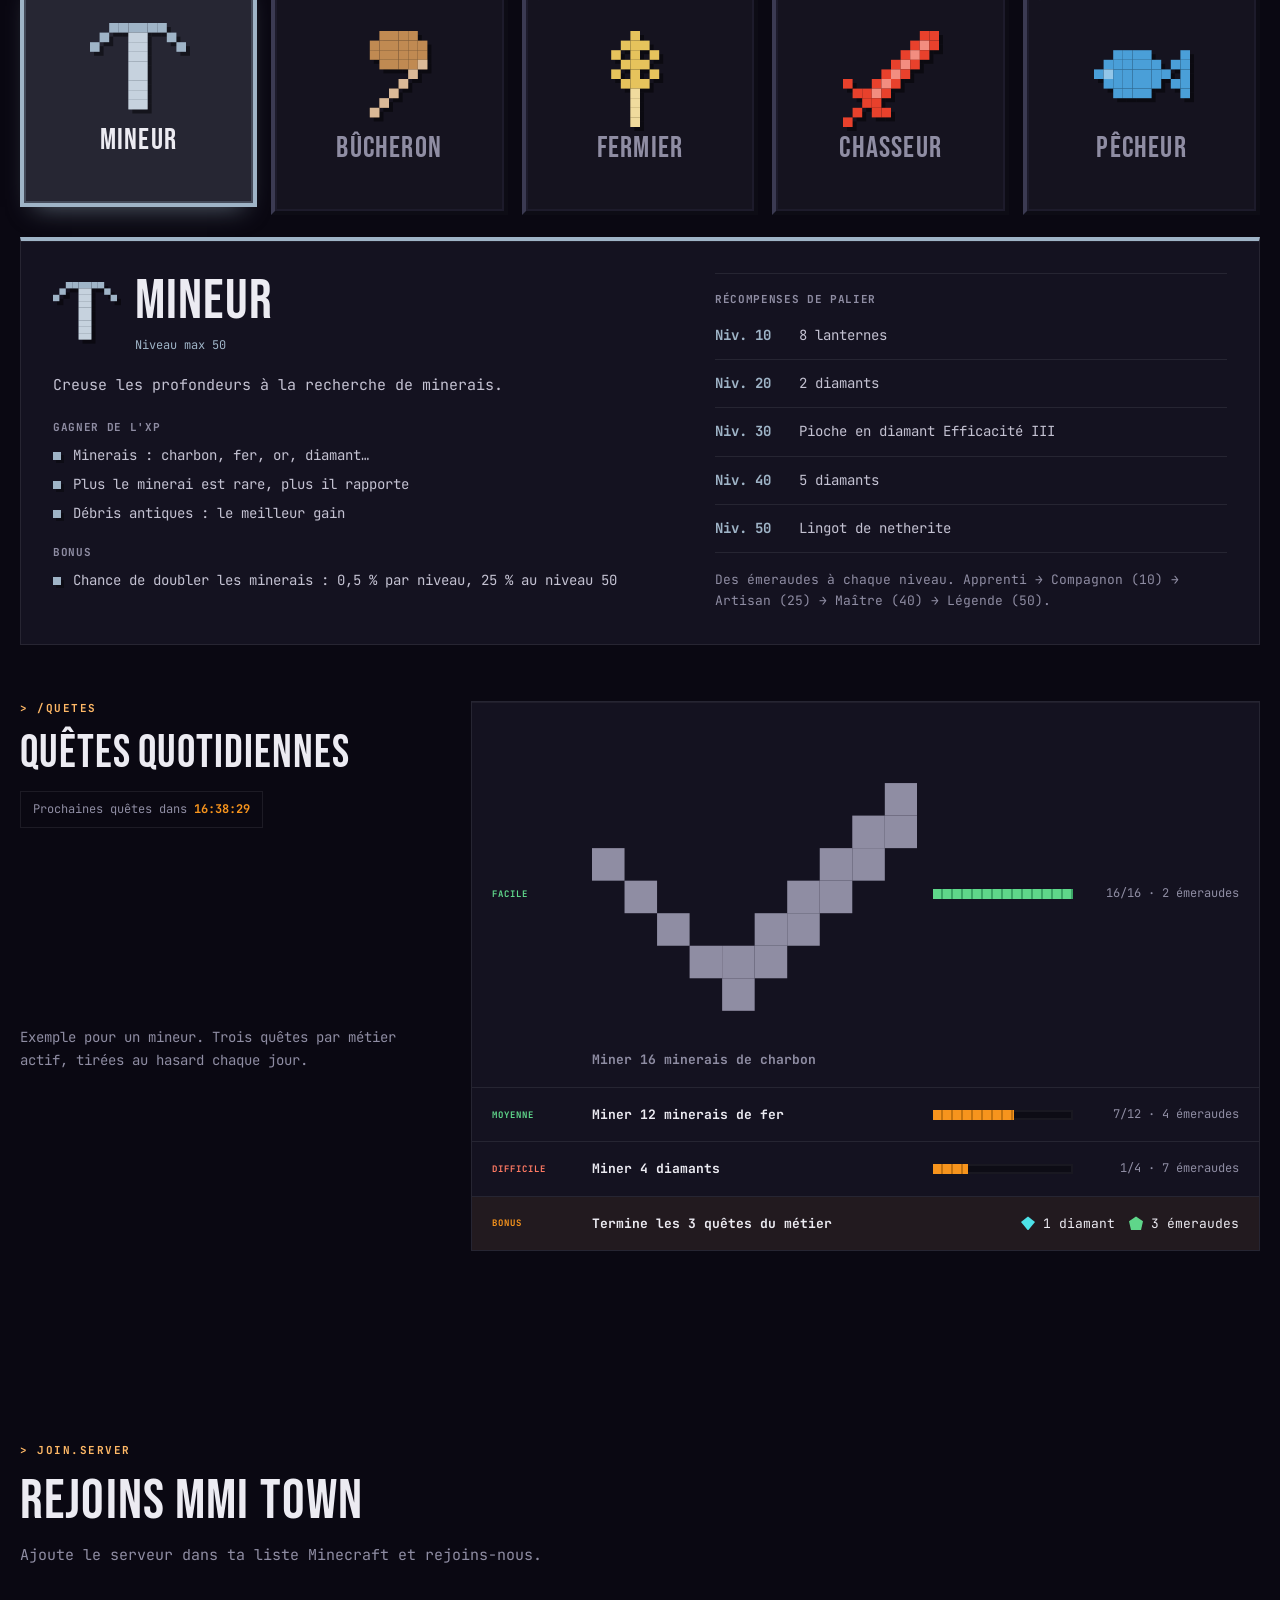
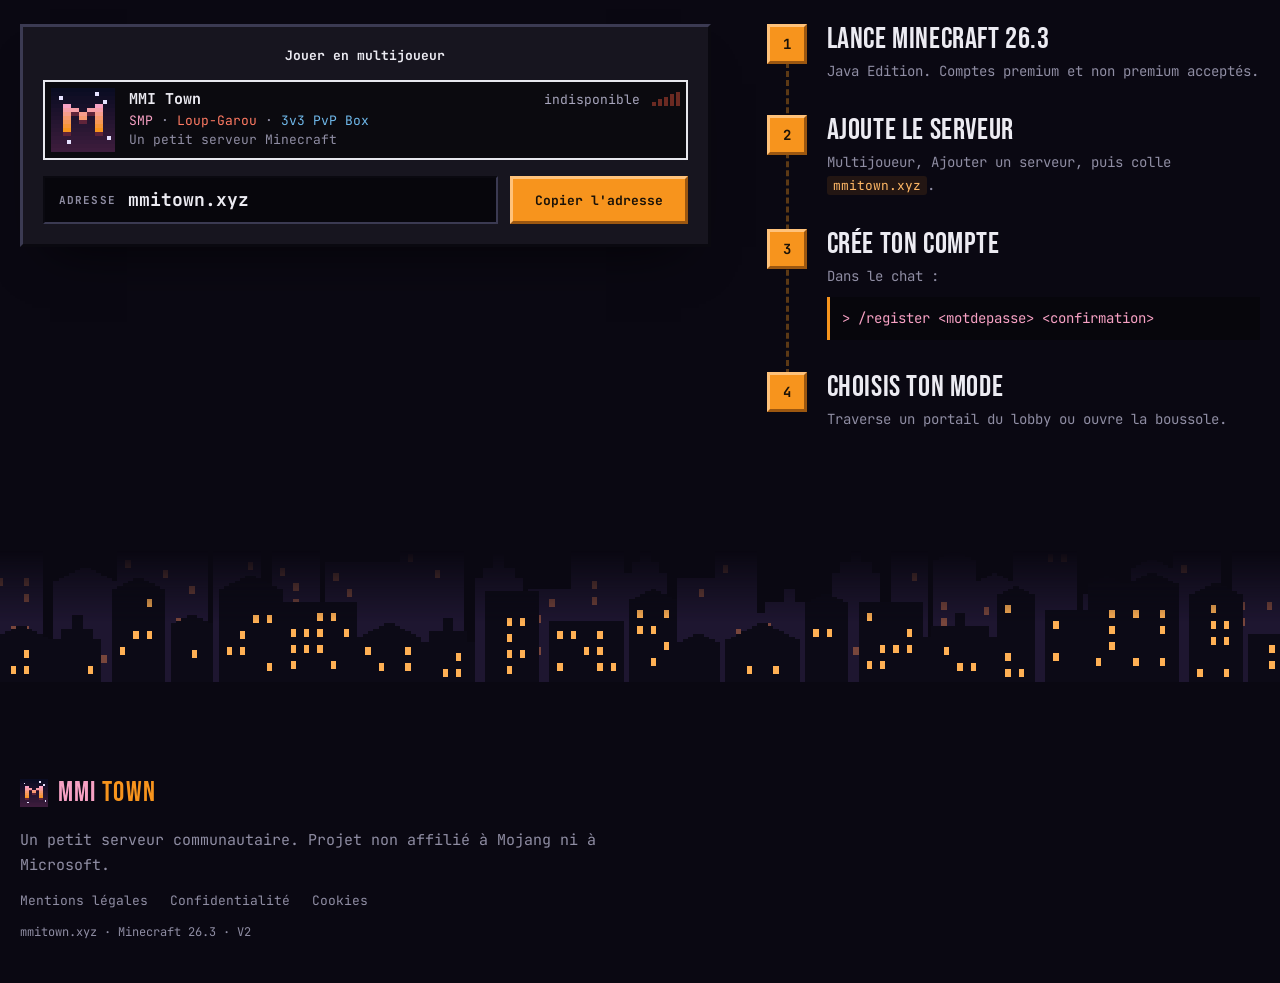
==== commit 90b019d6: "chore: retire la mention de Béziers des textes du site Co-Authored-By: Claude Sonnet 5.5 <noreply@an" ====
--- a/index.html
+++ b/index.html
@@ -3,14 +3,14 @@
 <head>
 <meta charset="utf-8">
 <meta name="viewport" content="width=device-width, initial-scale=1">
-<title>MMI Town — Serveur Minecraft des étudiants MMI de Béziers</title>
-<meta name="description" content="SMP avec métiers et quêtes quotidiennes, Loup-Garou de Thiercelieux et Battle Box 3v3. Le serveur Minecraft des étudiants MMI de l'IUT de Béziers, ouvert aux comptes premium et non premium.">
+<title>MMI Town — Un petit serveur Minecraft</title>
+<meta name="description" content="SMP avec métiers et quêtes quotidiennes, Loup-Garou de Thiercelieux et Battle Box 3v3. Un petit serveur Minecraft, ouvert aux comptes premium et non premium.">
 <link rel="canonical" href="https://withren.github.io/mmi-town-website/">
 <meta property="og:type" content="website">
 <meta property="og:site_name" content="MMI Town">
 <meta property="og:locale" content="fr_FR">
-<meta property="og:title" content="MMI Town — Serveur Minecraft des étudiants MMI de Béziers">
-<meta property="og:description" content="SMP avec métiers et quêtes quotidiennes, Loup-Garou de Thiercelieux et Battle Box 3v3. Le serveur Minecraft des étudiants MMI de l'IUT de Béziers, ouvert aux comptes premium et non premium.">
+<meta property="og:title" content="MMI Town — Un petit serveur Minecraft">
+<meta property="og:description" content="SMP avec métiers et quêtes quotidiennes, Loup-Garou de Thiercelieux et Battle Box 3v3. Un petit serveur Minecraft, ouvert aux comptes premium et non premium.">
 <meta property="og:url" content="https://withren.github.io/mmi-town-website/">
 <meta property="og:image" content="https://withren.github.io/mmi-town-website/assets/og-image.png">
 <meta property="og:image:type" content="image/png">
@@ -18,8 +18,8 @@
 <meta property="og:image:height" content="630">
 <meta property="og:image:alt" content="MMI Town en pixel art devant une ville de nuit, avec les modes Loup-Garou, 3v3 PvP Box et SMP">
 <meta name="twitter:card" content="summary_large_image">
-<meta name="twitter:title" content="MMI Town — Serveur Minecraft des étudiants MMI de Béziers">
-<meta name="twitter:description" content="SMP avec métiers et quêtes quotidiennes, Loup-Garou de Thiercelieux et Battle Box 3v3. Le serveur Minecraft des étudiants MMI de l'IUT de Béziers, ouvert aux comptes premium et non premium.">
+<meta name="twitter:title" content="MMI Town — Un petit serveur Minecraft">
+<meta name="twitter:description" content="SMP avec métiers et quêtes quotidiennes, Loup-Garou de Thiercelieux et Battle Box 3v3. Un petit serveur Minecraft, ouvert aux comptes premium et non premium.">
 <meta name="twitter:image" content="https://withren.github.io/mmi-town-website/assets/og-image.png">
 <meta name="theme-color" content="#F7941D">
 <link rel="icon" href="assets/icon.png">
@@ -68,7 +68,7 @@
 
 <!-- BANDEAU IP -->
 <section class="wrap strip">
-  <p class="strip-text">Le serveur Minecraft des étudiants MMI de Béziers. Ouvert aux comptes premium et non premium.</p>
+  <p class="strip-text">Un petit serveur Minecraft. Ouvert aux comptes premium et non premium.</p>
   <div class="strip-ip">
     <div class="ip-box" data-copy="mmitown.xyz" role="button" tabindex="0" aria-label="Copier l'adresse du serveur">
       <span class="ip-label">IP</span>
@@ -213,7 +213,7 @@
               <span class="mc-ping" data-ping aria-hidden="true"><i></i><i></i><i></i><i></i><i></i></span>
             </div>
             <div class="mc-motd"><span class="c-pink">SMP</span> <em>·</em> <span class="c-red">Loup-Garou</span> <em>·</em> <span class="c-blue">3v3 PvP Box</span></div>
-            <div class="mc-motd muted">Le serveur des étudiants MMI de Béziers</div>
+            <div class="mc-motd muted">Un petit serveur Minecraft</div>
           </div>
         </div>
         <div class="mc-bar">
@@ -240,7 +240,7 @@
 <footer class="footer">
   <div class="wrap foot">
     <a class="brand" href="#top"><img src="assets/icon.png" alt="" width="28" height="28"><span class="wordmark">MMI<b>TOWN</b></span></a>
-    <p class="muted">Serveur communautaire des étudiants MMI de l'IUT de Béziers. Projet non affilié à Mojang ni à Microsoft.</p>
+    <p class="muted">Un petit serveur communautaire. Projet non affilié à Mojang ni à Microsoft.</p>
     <nav class="foot-links" aria-label="Informations légales"><a href="mentions-legales.html">Mentions légales</a><a href="confidentialite.html">Confidentialité</a><a href="cookies.html">Cookies</a></nav>
     <p class="muted small">mmitown.xyz · Minecraft 26.3 · V2</p>
   </div>
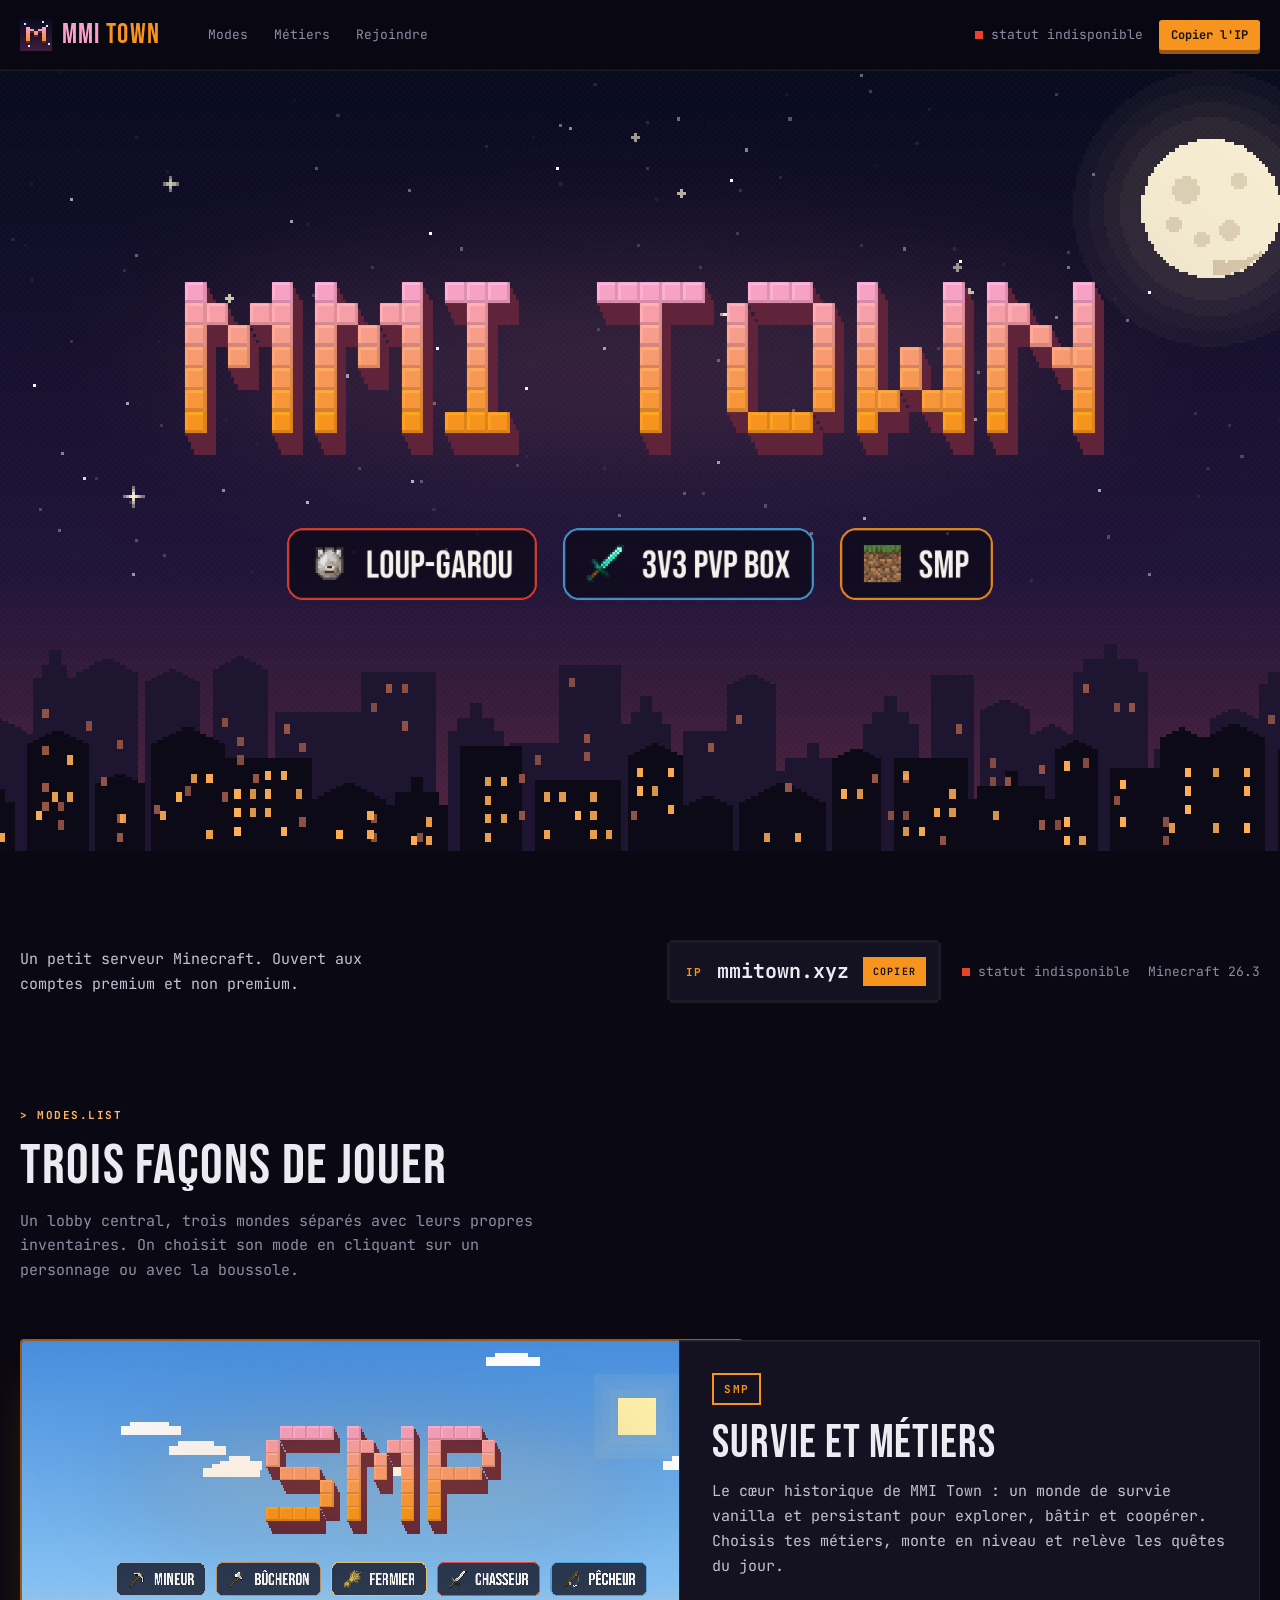
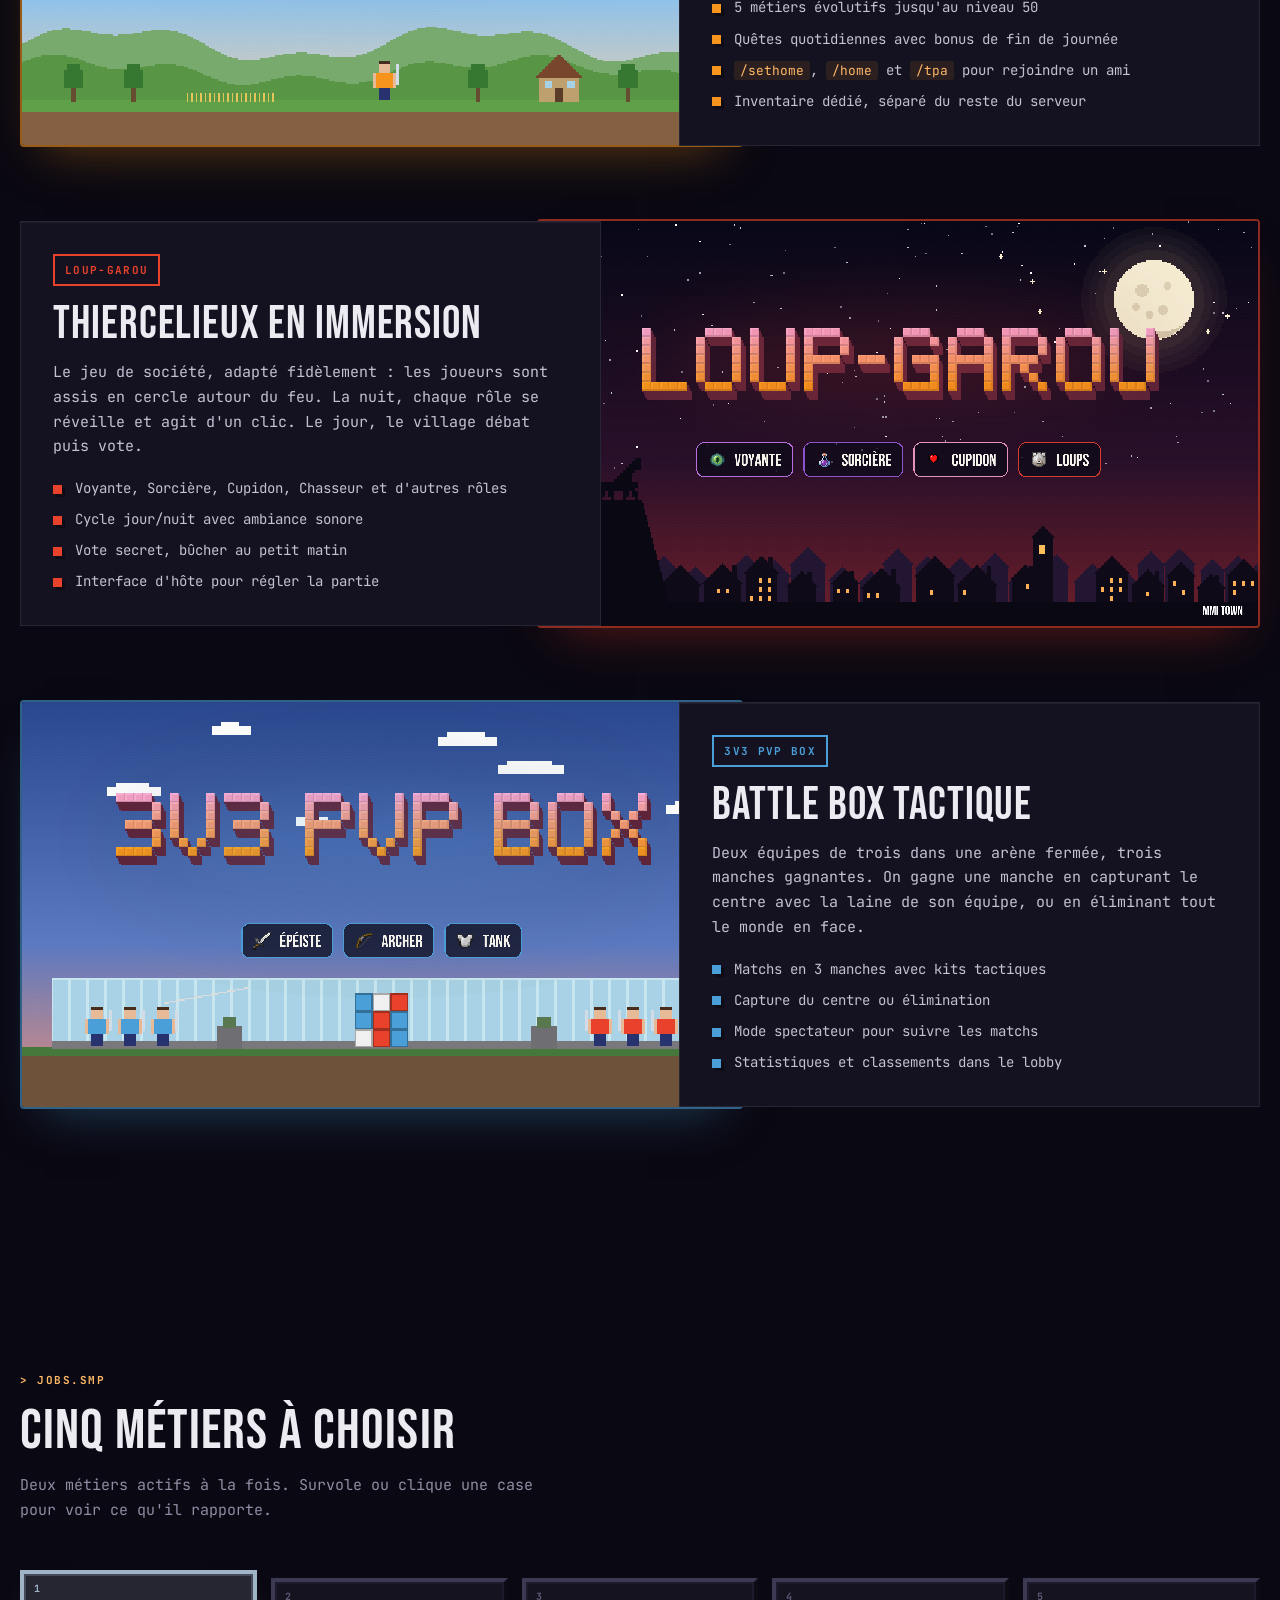
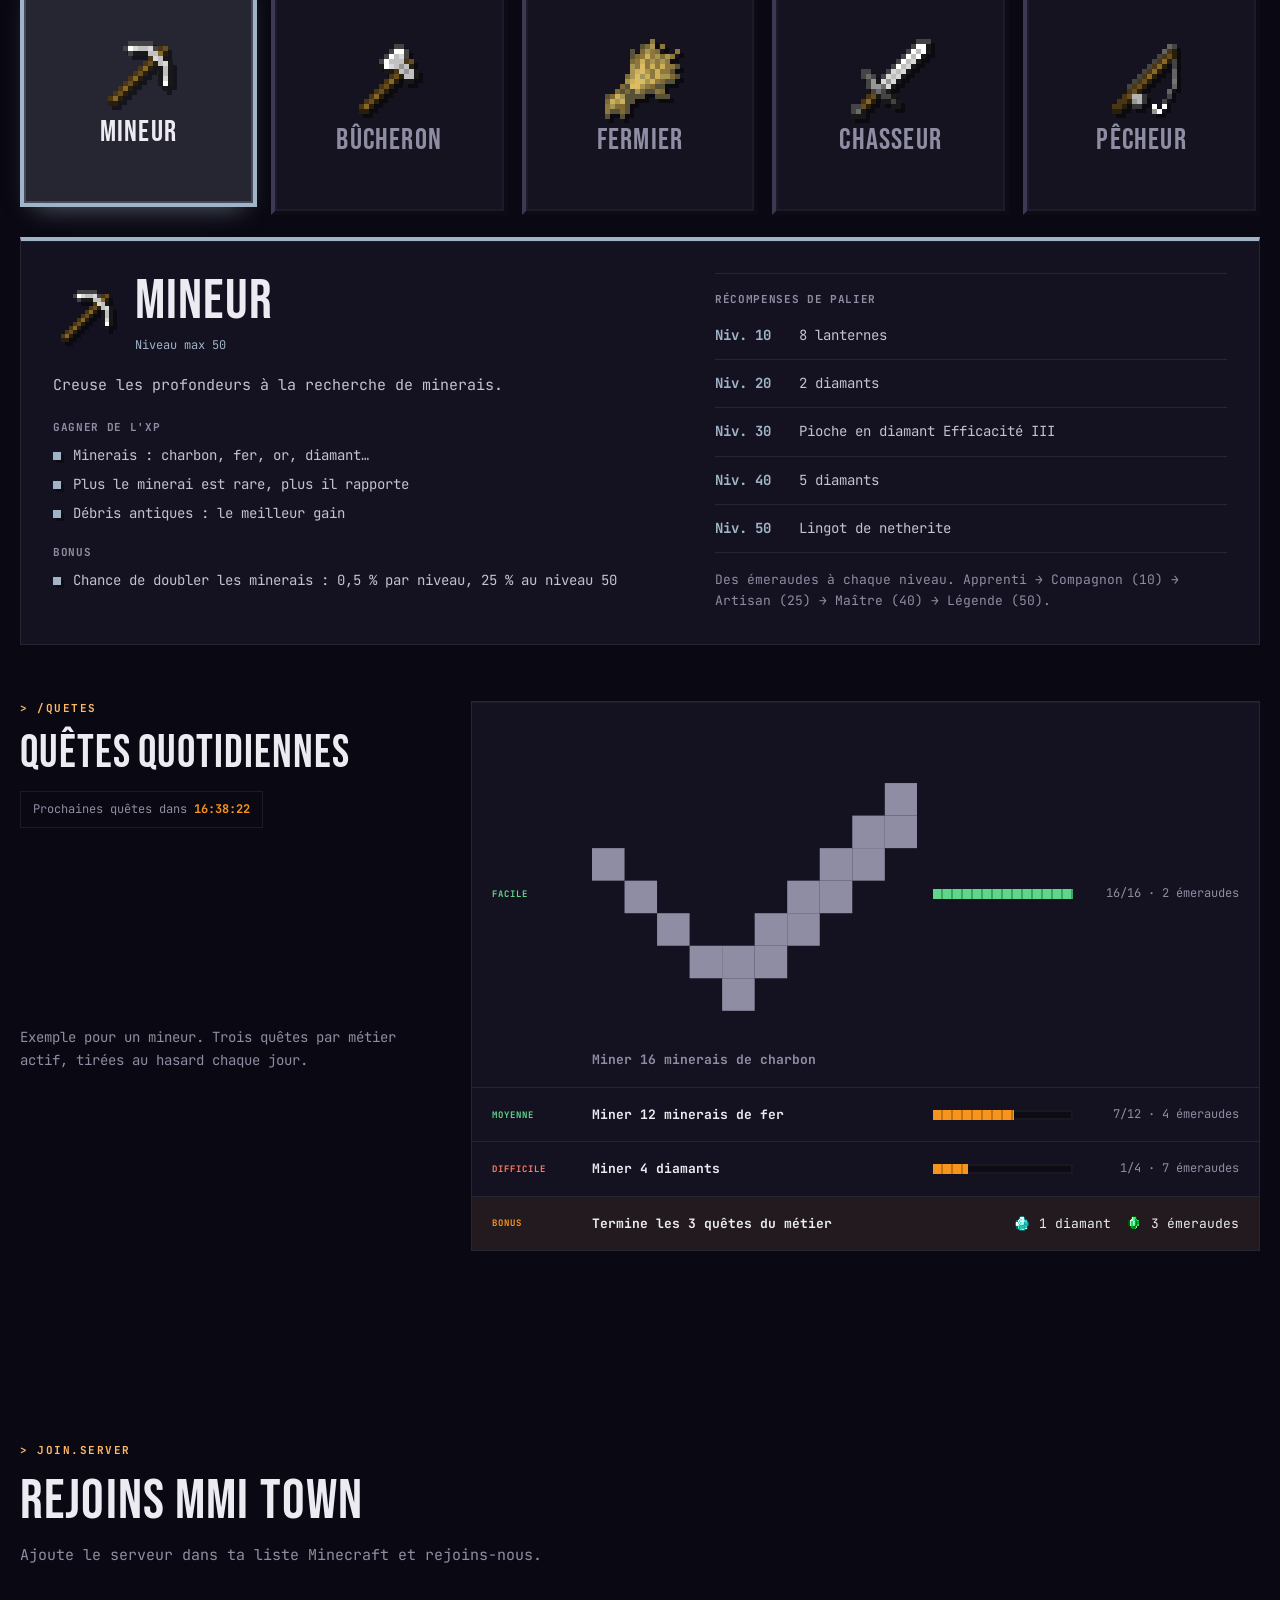
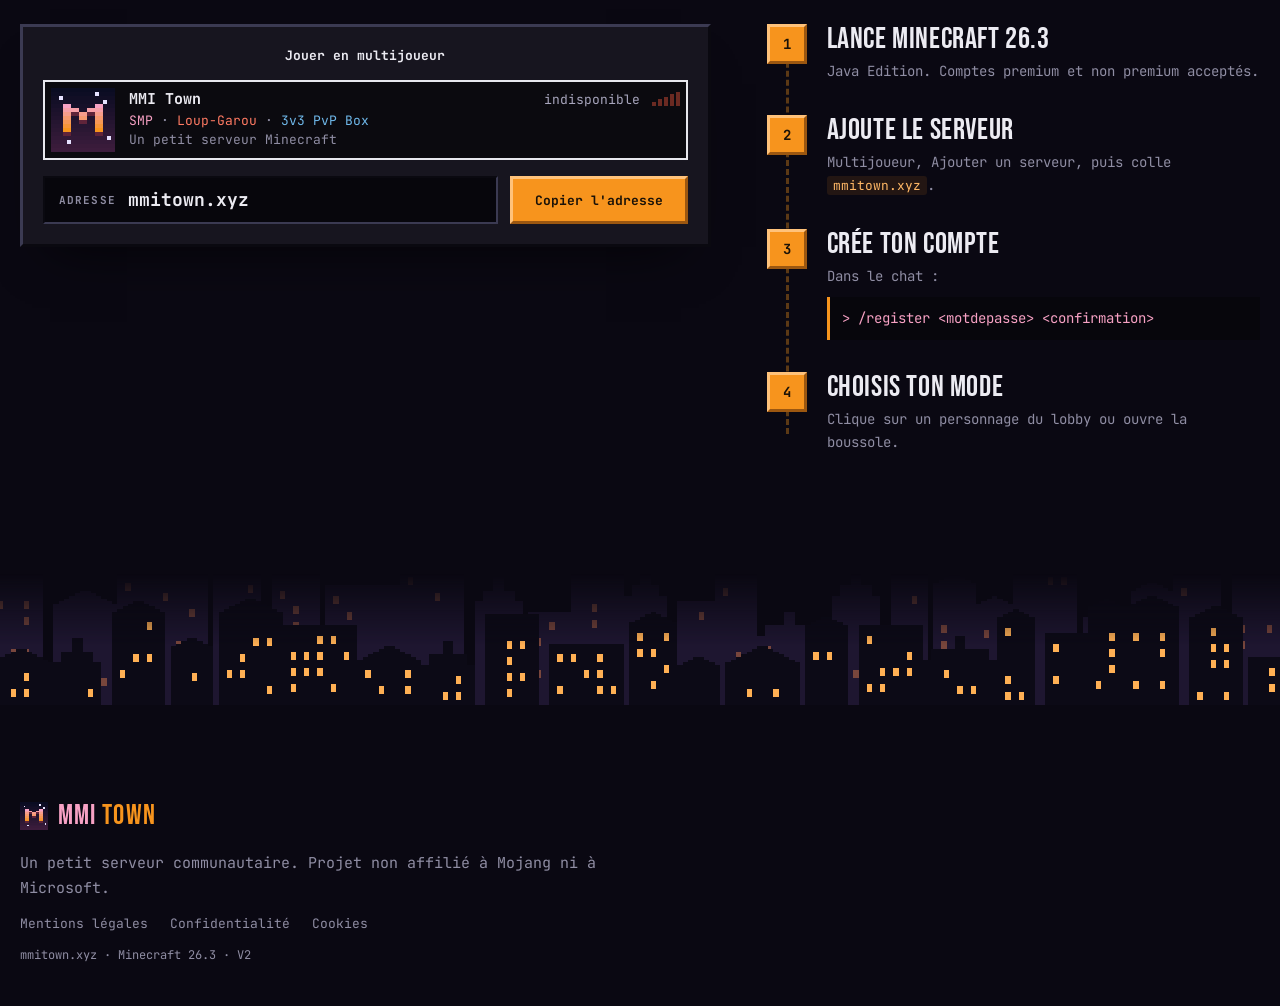
==== commit 0a0df57c: "feat(assets): remplace les icones pixel-art par les textures Minecraft 26.3" ====
--- a/index.html
+++ b/index.html
@@ -88,7 +88,7 @@
   <header class="section-head reveal">
     <p class="tag">&gt; modes.list</p>
     <h2>Trois façons de jouer</h2>
-    <p class="muted">Un lobby central, trois mondes séparés avec leurs propres inventaires. On choisit son mode par les portails ou avec la boussole.</p>
+    <p class="muted">Un lobby central, trois mondes séparés avec leurs propres inventaires. On choisit son mode en cliquant sur un personnage ou avec la boussole.</p>
   </header>
 
   <article class="feature reveal" id="smp" style="--c:#F7941D">
@@ -146,11 +146,11 @@
   </header>
 
   <div class="hotbar reveal" role="tablist" aria-label="Métiers du SMP" id="hotbar">
-    <button class="slot" role="tab" type="button" data-job="mineur" style="--c:#9FB4C7"><span class="num">1</span><svg class="px" data-px="pickaxe" aria-hidden="true"></svg><span class="slot-name">Mineur</span></button>
-    <button class="slot" role="tab" type="button" data-job="bucheron" style="--c:#C08A52"><span class="num">2</span><svg class="px" data-px="axe" aria-hidden="true"></svg><span class="slot-name">Bûcheron</span></button>
-    <button class="slot" role="tab" type="button" data-job="fermier" style="--c:#E6C35C"><span class="num">3</span><svg class="px" data-px="wheat" aria-hidden="true"></svg><span class="slot-name">Fermier</span></button>
-    <button class="slot" role="tab" type="button" data-job="chasseur" style="--c:#E8412C"><span class="num">4</span><svg class="px" data-px="sword" aria-hidden="true"></svg><span class="slot-name">Chasseur</span></button>
-    <button class="slot" role="tab" type="button" data-job="pecheur" style="--c:#4A9FD8"><span class="num">5</span><svg class="px" data-px="fish" aria-hidden="true"></svg><span class="slot-name">Pêcheur</span></button>
+    <button class="slot" role="tab" type="button" data-job="mineur" style="--c:#9FB4C7"><span class="num">1</span><img class="px" src="assets/items/iron_pickaxe.png" alt="" width="16" height="16"><span class="slot-name">Mineur</span></button>
+    <button class="slot" role="tab" type="button" data-job="bucheron" style="--c:#C08A52"><span class="num">2</span><img class="px" src="assets/items/iron_axe.png" alt="" width="16" height="16"><span class="slot-name">Bûcheron</span></button>
+    <button class="slot" role="tab" type="button" data-job="fermier" style="--c:#E6C35C"><span class="num">3</span><img class="px" src="assets/items/wheat.png" alt="" width="16" height="16"><span class="slot-name">Fermier</span></button>
+    <button class="slot" role="tab" type="button" data-job="chasseur" style="--c:#E8412C"><span class="num">4</span><img class="px" src="assets/items/iron_sword.png" alt="" width="16" height="16"><span class="slot-name">Chasseur</span></button>
+    <button class="slot" role="tab" type="button" data-job="pecheur" style="--c:#4A9FD8"><span class="num">5</span><img class="px" src="assets/items/fishing_rod.png" alt="" width="16" height="16"><span class="slot-name">Pêcheur</span></button>
   </div>
   <div class="job-panel" id="job-panel" role="tabpanel" aria-live="polite"></div>
 
@@ -185,7 +185,7 @@
       <li class="quest bonus">
         <span class="q-tier gold">BONUS</span>
         <span class="q-text">Termine les 3 quêtes du métier</span>
-        <span class="q-reward"><i class="gem dia"></i>1 diamant <i class="gem eme"></i>3 émeraudes</span>
+        <span class="q-reward"><img class="gem" src="assets/items/diamond.png" alt="" width="16" height="16">1 diamant <img class="gem eme" src="assets/items/emerald.png" alt="" width="16" height="16">3 émeraudes</span>
       </li>
     </ul>
   </div>
@@ -229,7 +229,7 @@
       <li class="reveal"><span class="node">1</span><div><h4>Lance Minecraft 26.3</h4><p>Java Edition. Comptes premium et non premium acceptés.</p></div></li>
       <li class="reveal"><span class="node">2</span><div><h4>Ajoute le serveur</h4><p>Multijoueur, Ajouter un serveur, puis colle <code>mmitown.xyz</code>.</p></div></li>
       <li class="reveal"><span class="node">3</span><div><h4>Crée ton compte</h4><p>Dans le chat :</p><p class="cmd">&gt; /register &lt;motdepasse&gt; &lt;confirmation&gt;</p></div></li>
-      <li class="reveal"><span class="node">4</span><div><h4>Choisis ton mode</h4><p>Traverse un portail du lobby ou ouvre la boussole.</p></div></li>
+      <li class="reveal"><span class="node">4</span><div><h4>Choisis ton mode</h4><p>Clique sur un personnage du lobby ou ouvre la boussole.</p></div></li>
     </ol>
   </div>
 </section>
--- a/style.css
+++ b/style.css
@@ -209,7 +209,7 @@
   box-shadow: inset 0 0 0 2px #1d1b2b;
   transition: transform .35s var(--ease), border-color .25s, box-shadow .35s var(--ease), color .25s;
 }
-.slot .px { color: var(--c); width: 56%; height: auto; max-width: 96px; filter: drop-shadow(4px 4px 0 rgba(0, 0, 0, .45)); transition: transform .35s var(--ease); }
+.slot .px { width: 56%; height: auto; max-width: 80px; aspect-ratio: 1; object-fit: contain; image-rendering: pixelated; filter: drop-shadow(4px 4px 0 rgba(0, 0, 0, .45)); transition: transform .35s var(--ease); }
 .slot-name { font: 400 clamp(20px, 2.4vw, 30px)/1 var(--title); letter-spacing: .04em; }
 .num { position: absolute; top: 8px; left: 10px; font: 700 10px var(--mono); text-transform: uppercase; color: #5d5b78; }
 .slot:hover { transform: translateY(-4px); color: var(--text); }
@@ -231,7 +231,7 @@
 .job-body { display: grid; grid-template-columns: minmax(0, 6fr) minmax(0, 5fr); gap: 0 48px; padding: 32px; animation: panel-in .45s var(--ease); }
 @keyframes panel-in { from { opacity: 0; transform: translateY(8px); } }
 .job-head { display: flex; align-items: center; gap: 18px; margin-bottom: 18px; }
-.job-head .px { width: 64px; height: 64px; color: var(--c); filter: drop-shadow(4px 4px 0 rgba(0, 0, 0, .45)); }
+.job-head .px { width: 64px; height: 64px; object-fit: contain; image-rendering: pixelated; filter: drop-shadow(4px 4px 0 rgba(0, 0, 0, .45)); flex: none; }
 .job-head h3 { font-size: clamp(40px, 4.4vw, 60px); }
 .job-head small { display: block; color: var(--c); font-size: 12px; margin-top: 6px; }
 .job-desc { margin-bottom: 22px; }
@@ -269,9 +269,8 @@
 .bar { height: 10px; background: rgba(0, 0, 0, .35); box-shadow: inset 0 0 0 2px rgba(255, 255, 255, .05); }
 .bar i { display: block; height: 100%; background: repeating-linear-gradient(90deg, var(--accent) 0 8px, #c3730f 8px 10px); transition: width 1.2s steps(14); }
 .quest.done .bar i { background: repeating-linear-gradient(90deg, var(--green) 0 8px, #3ba566 8px 10px); }
-.gem { display: inline-block; width: 14px; height: 14px; }
-.gem.dia { background: #4de2e8; clip-path: polygon(50% 0, 100% 40%, 50% 100%, 0 40%); }
-.gem.eme { background: var(--green); clip-path: polygon(50% 0, 100% 35%, 85% 100%, 15% 100%, 0 35%); margin-left: 6px; }
+.gem { display: inline-block; width: 18px; height: 18px; image-rendering: pixelated; vertical-align: -3px; }
+.gem.eme { margin-left: 6px; }
 
 /* ---------- REJOINDRE ---------- */
 .join-grid { display: grid; grid-template-columns: minmax(0, 7fr) minmax(0, 5fr); gap: 56px; align-items: start; }
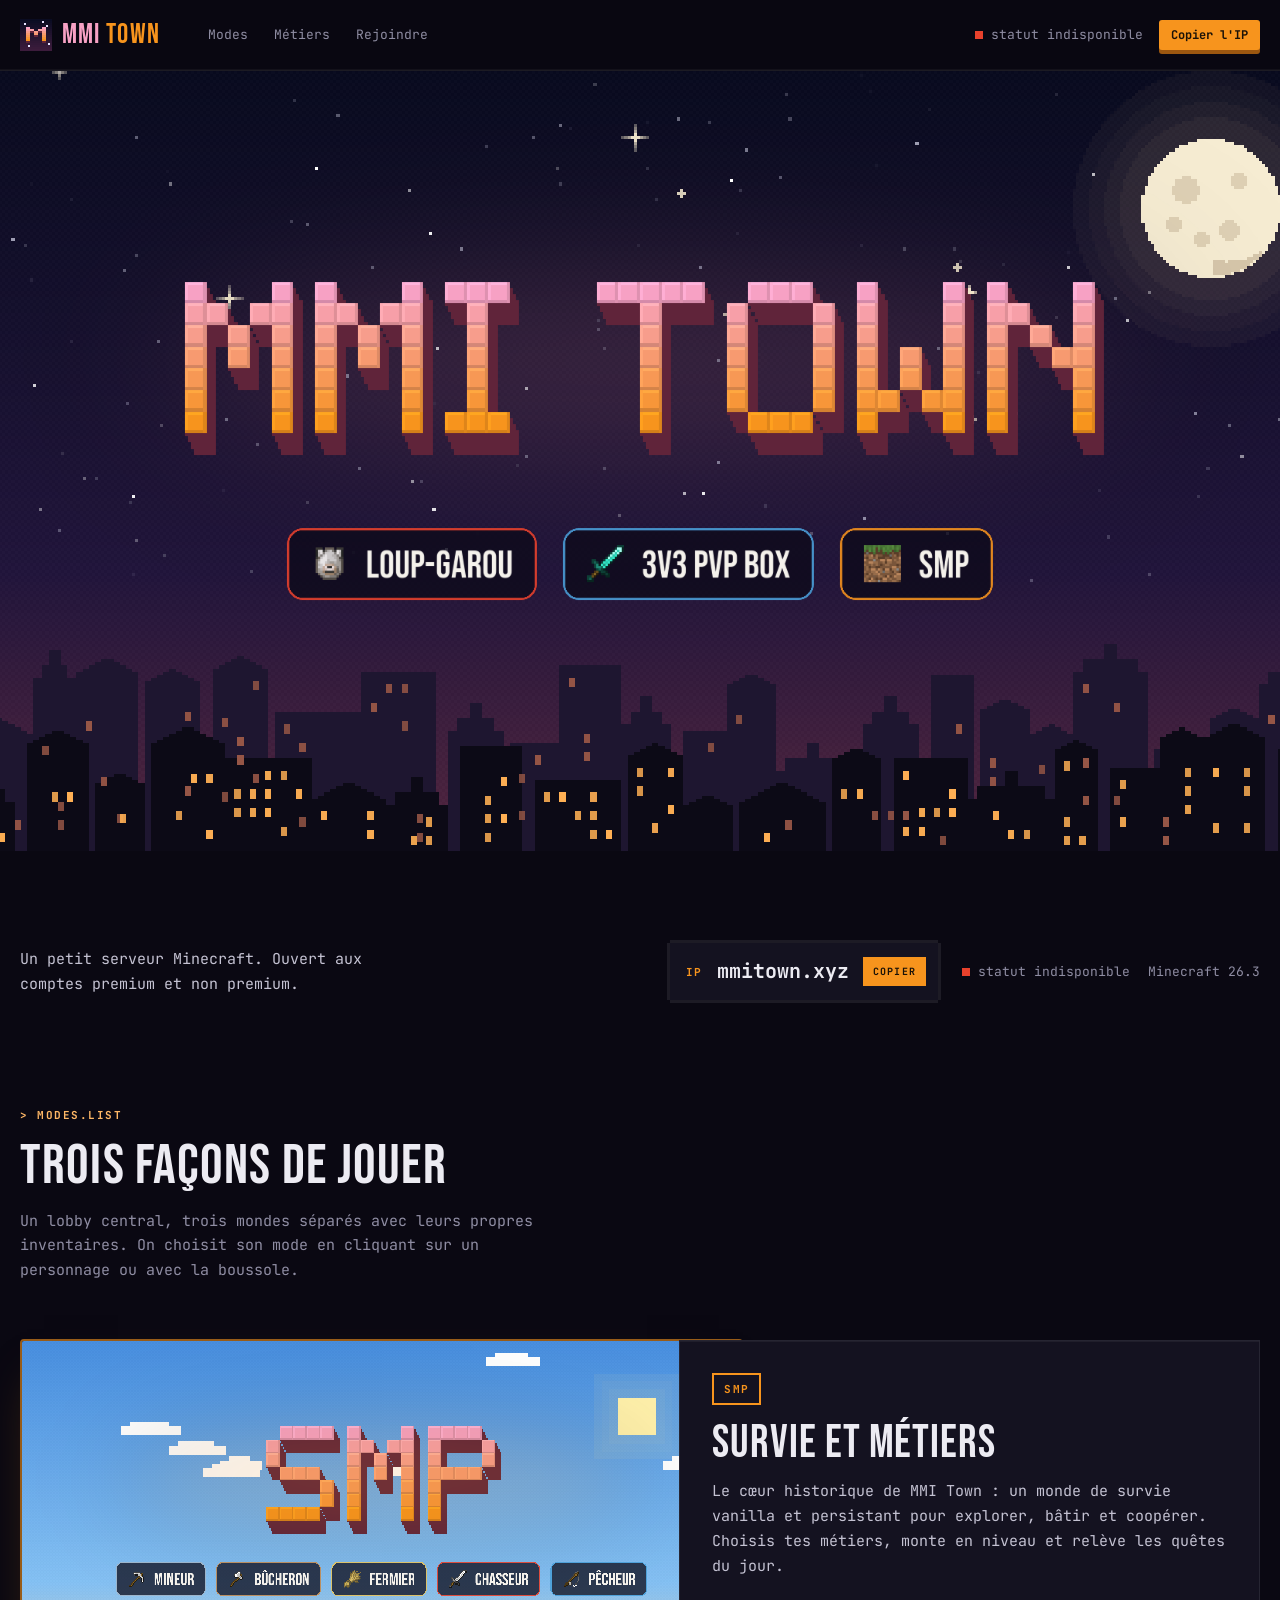
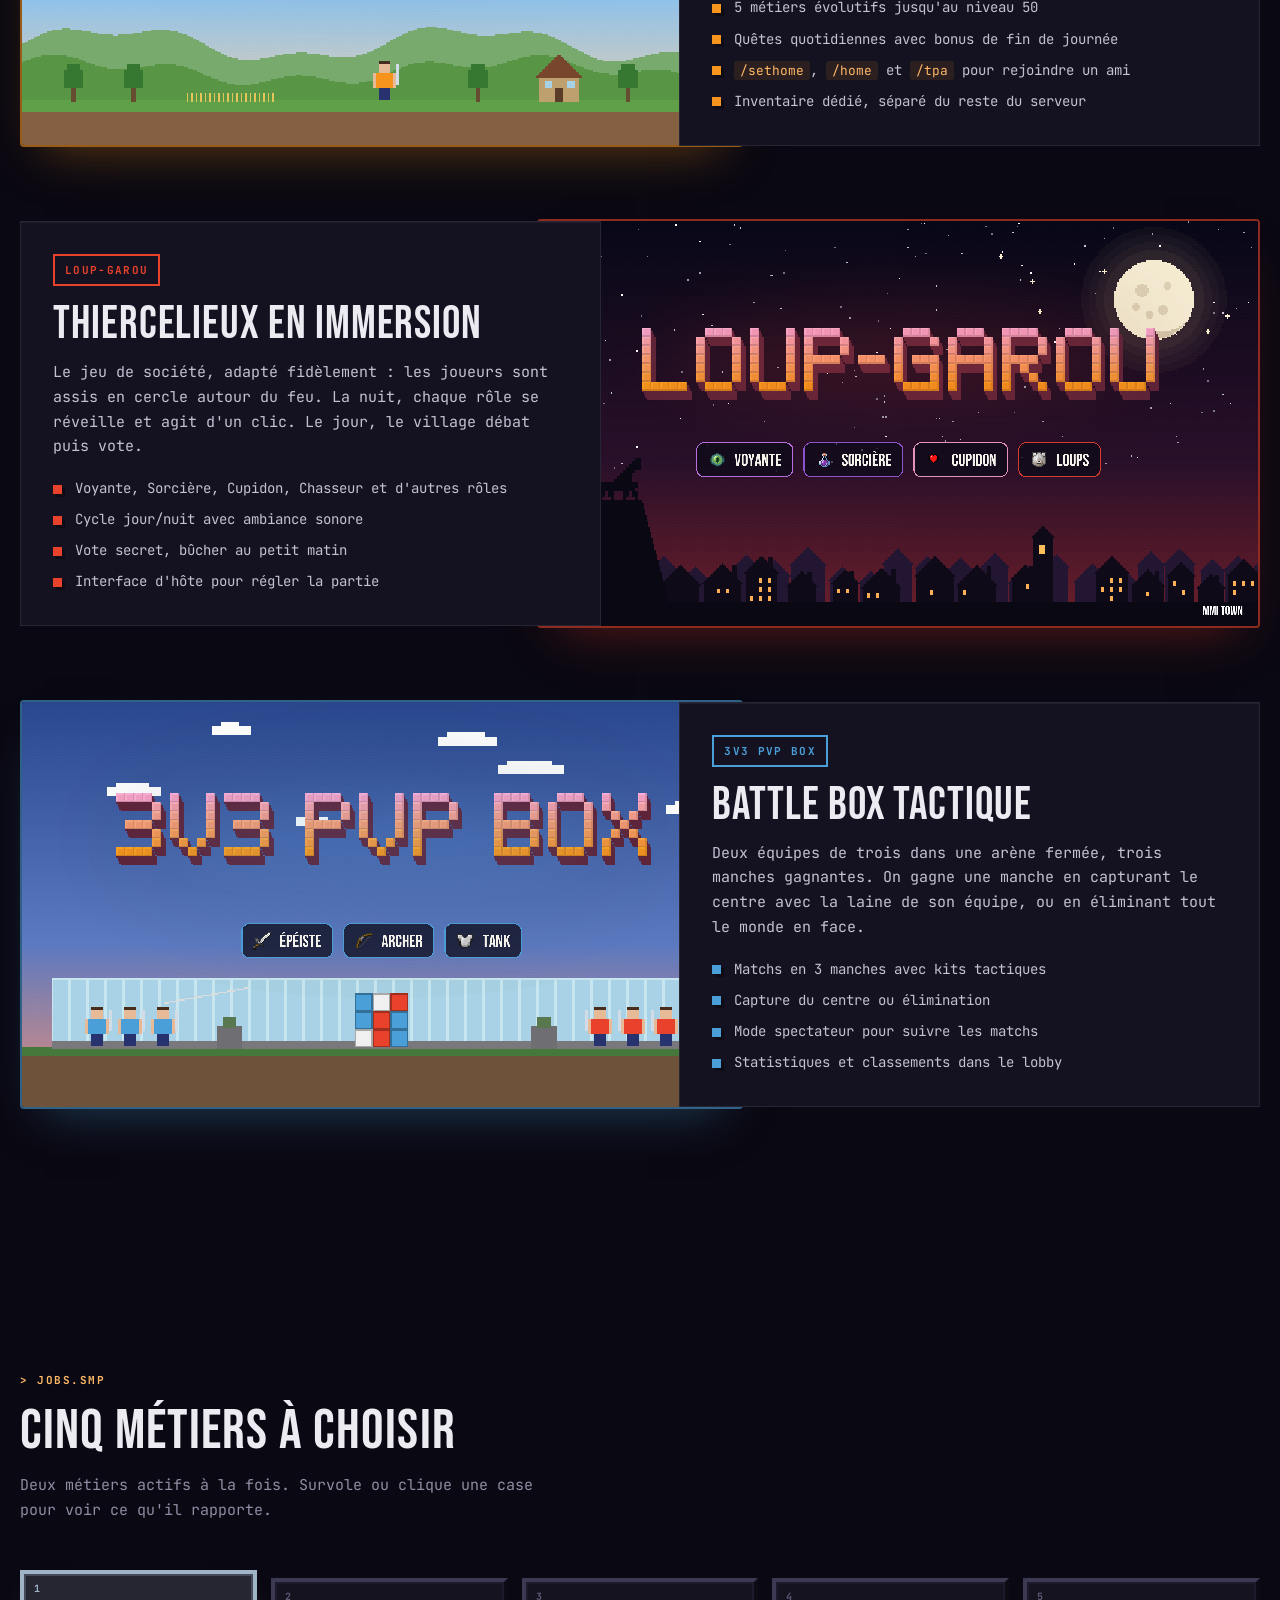
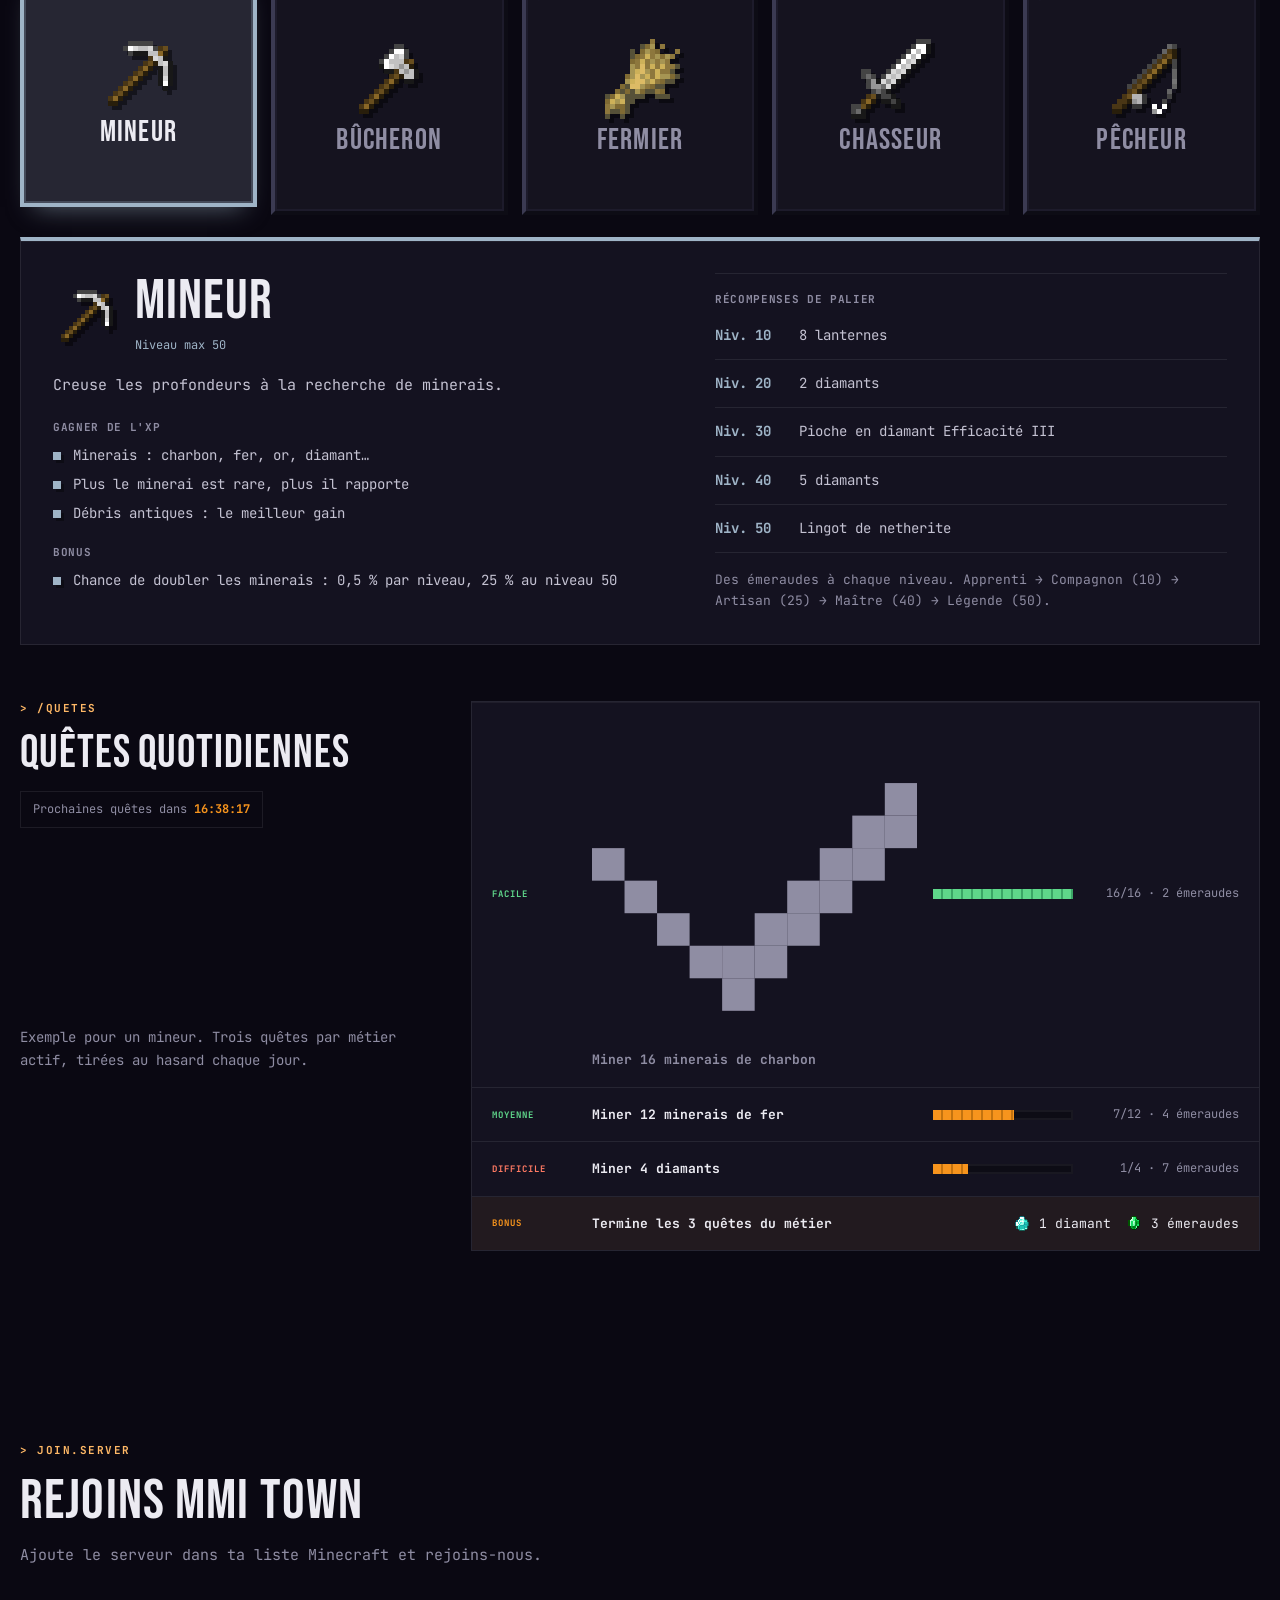
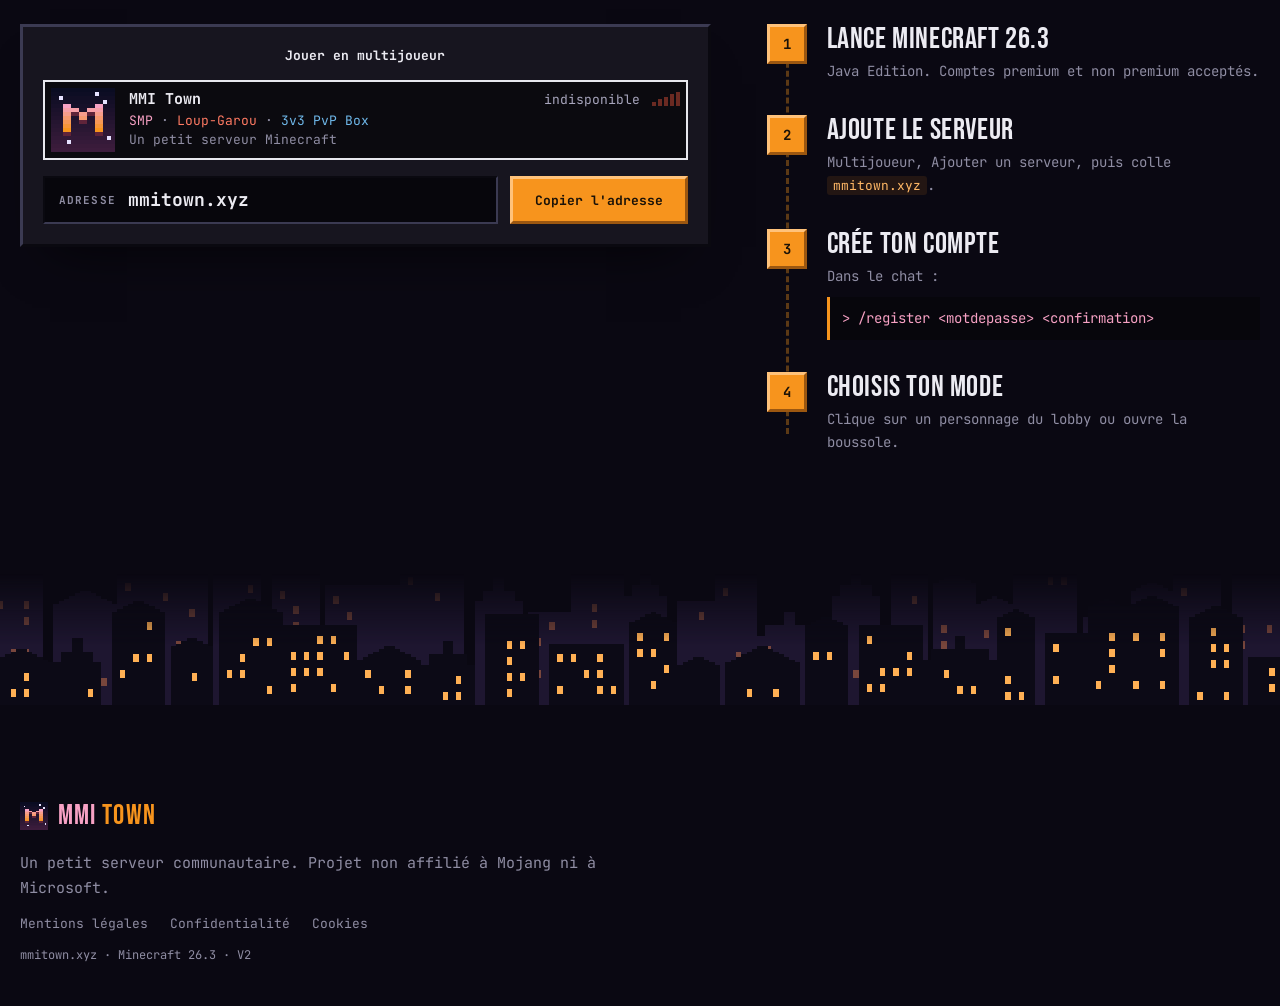
==== commit c1131359: "fix(assets): upscale items Minecraft en 256x256 net et cache-bust JS/CSS" ====
--- a/index.html
+++ b/index.html
@@ -24,7 +24,7 @@
 <meta name="theme-color" content="#F7941D">
 <link rel="icon" href="assets/icon.png">
 <link rel="preload" href="assets/fonts/bebas-neue.woff2" as="font" type="font/woff2" crossorigin>
-<link rel="stylesheet" href="style.css">
+<link rel="stylesheet" href="style.css?v=2">
 </head>
 <body>
 <header class="nav">
@@ -146,11 +146,11 @@
   </header>
 
   <div class="hotbar reveal" role="tablist" aria-label="Métiers du SMP" id="hotbar">
-    <button class="slot" role="tab" type="button" data-job="mineur" style="--c:#9FB4C7"><span class="num">1</span><img class="px" src="assets/items/iron_pickaxe.png" alt="" width="16" height="16"><span class="slot-name">Mineur</span></button>
-    <button class="slot" role="tab" type="button" data-job="bucheron" style="--c:#C08A52"><span class="num">2</span><img class="px" src="assets/items/iron_axe.png" alt="" width="16" height="16"><span class="slot-name">Bûcheron</span></button>
-    <button class="slot" role="tab" type="button" data-job="fermier" style="--c:#E6C35C"><span class="num">3</span><img class="px" src="assets/items/wheat.png" alt="" width="16" height="16"><span class="slot-name">Fermier</span></button>
-    <button class="slot" role="tab" type="button" data-job="chasseur" style="--c:#E8412C"><span class="num">4</span><img class="px" src="assets/items/iron_sword.png" alt="" width="16" height="16"><span class="slot-name">Chasseur</span></button>
-    <button class="slot" role="tab" type="button" data-job="pecheur" style="--c:#4A9FD8"><span class="num">5</span><img class="px" src="assets/items/fishing_rod.png" alt="" width="16" height="16"><span class="slot-name">Pêcheur</span></button>
+    <button class="slot" role="tab" type="button" data-job="mineur" style="--c:#9FB4C7"><span class="num">1</span><img class="px" src="assets/items/iron_pickaxe.png" alt="" width="256" height="256"><span class="slot-name">Mineur</span></button>
+    <button class="slot" role="tab" type="button" data-job="bucheron" style="--c:#C08A52"><span class="num">2</span><img class="px" src="assets/items/iron_axe.png" alt="" width="256" height="256"><span class="slot-name">Bûcheron</span></button>
+    <button class="slot" role="tab" type="button" data-job="fermier" style="--c:#E6C35C"><span class="num">3</span><img class="px" src="assets/items/wheat.png" alt="" width="256" height="256"><span class="slot-name">Fermier</span></button>
+    <button class="slot" role="tab" type="button" data-job="chasseur" style="--c:#E8412C"><span class="num">4</span><img class="px" src="assets/items/iron_sword.png" alt="" width="256" height="256"><span class="slot-name">Chasseur</span></button>
+    <button class="slot" role="tab" type="button" data-job="pecheur" style="--c:#4A9FD8"><span class="num">5</span><img class="px" src="assets/items/fishing_rod.png" alt="" width="256" height="256"><span class="slot-name">Pêcheur</span></button>
   </div>
   <div class="job-panel" id="job-panel" role="tabpanel" aria-live="polite"></div>
 
@@ -185,7 +185,7 @@
       <li class="quest bonus">
         <span class="q-tier gold">BONUS</span>
         <span class="q-text">Termine les 3 quêtes du métier</span>
-        <span class="q-reward"><img class="gem" src="assets/items/diamond.png" alt="" width="16" height="16">1 diamant <img class="gem eme" src="assets/items/emerald.png" alt="" width="16" height="16">3 émeraudes</span>
+        <span class="q-reward"><img class="gem" src="assets/items/diamond.png" alt="" width="256" height="256">1 diamant <img class="gem eme" src="assets/items/emerald.png" alt="" width="256" height="256">3 émeraudes</span>
       </li>
     </ul>
   </div>
@@ -247,6 +247,6 @@
 </footer>
 
 <script src="assets/cover-sky.js"></script>
-<script src="script.js"></script>
+<script src="script.js?v=2"></script>
 </body>
 </html>
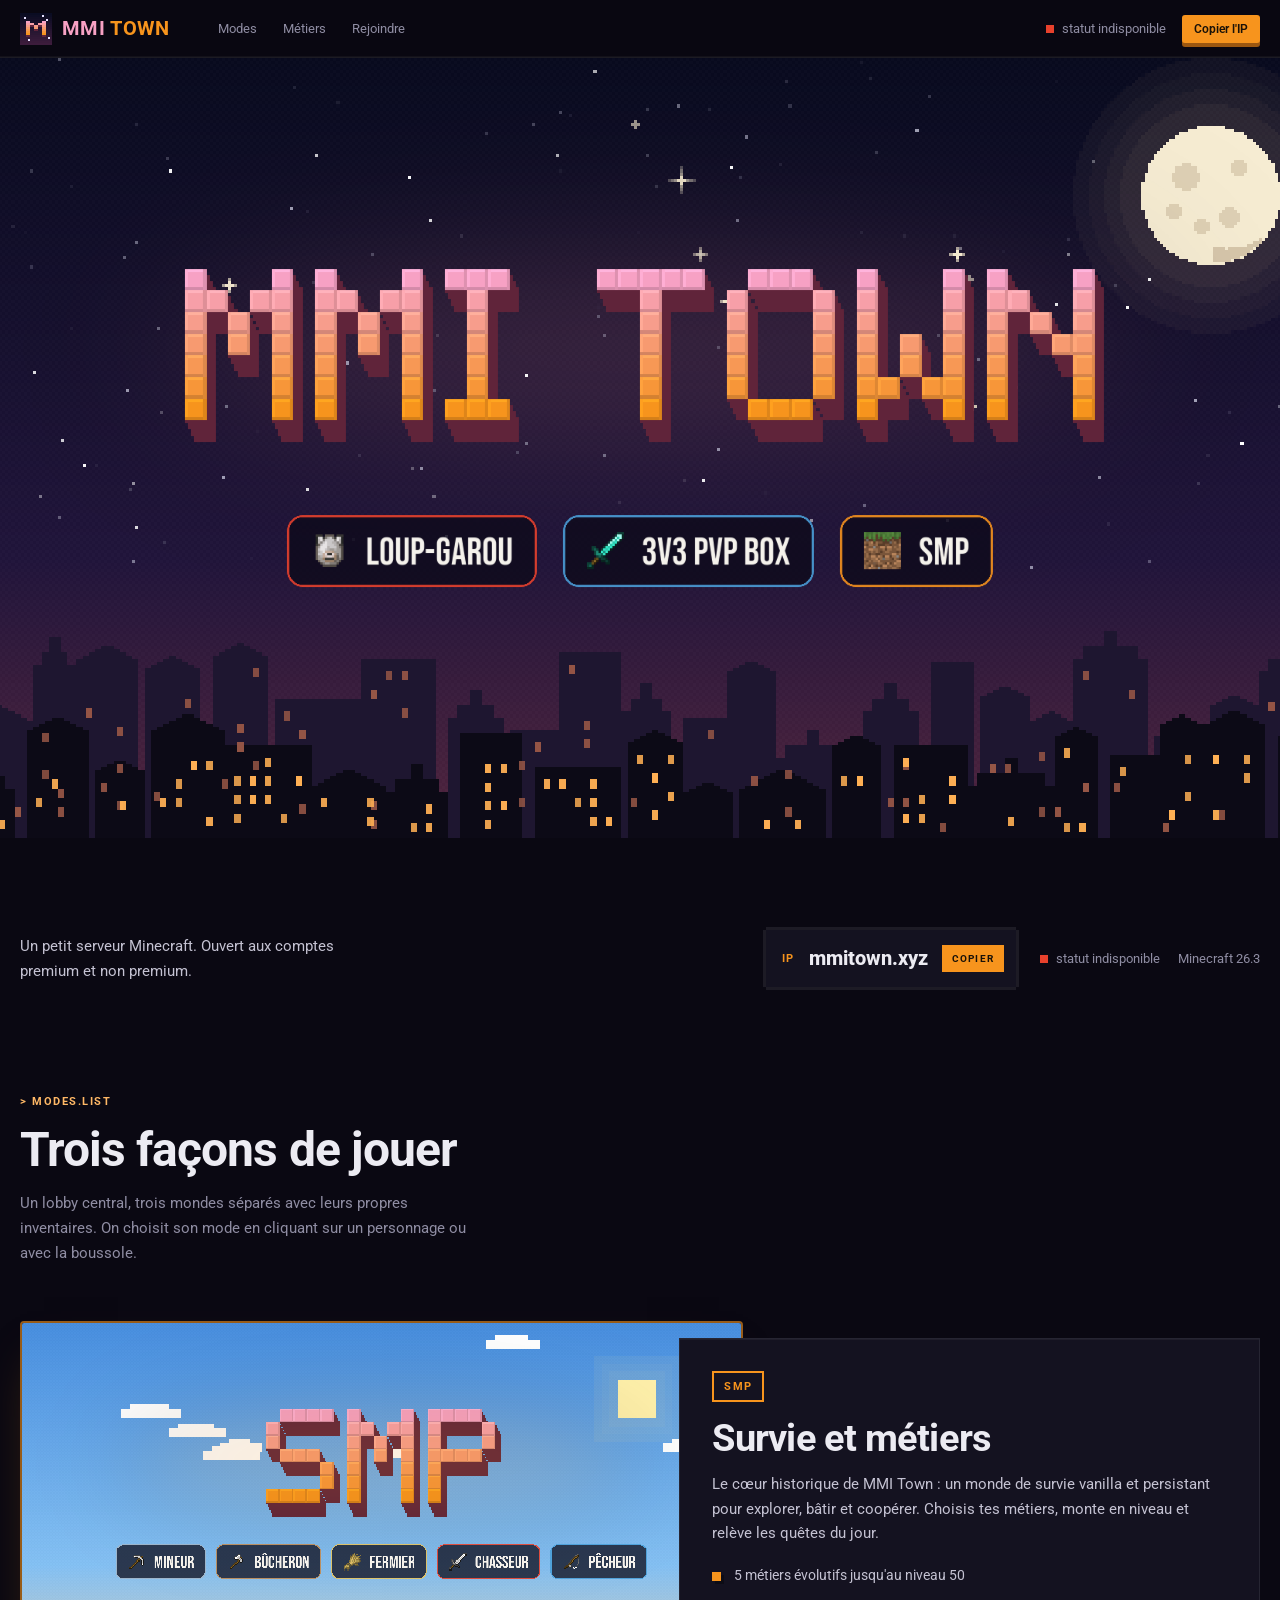
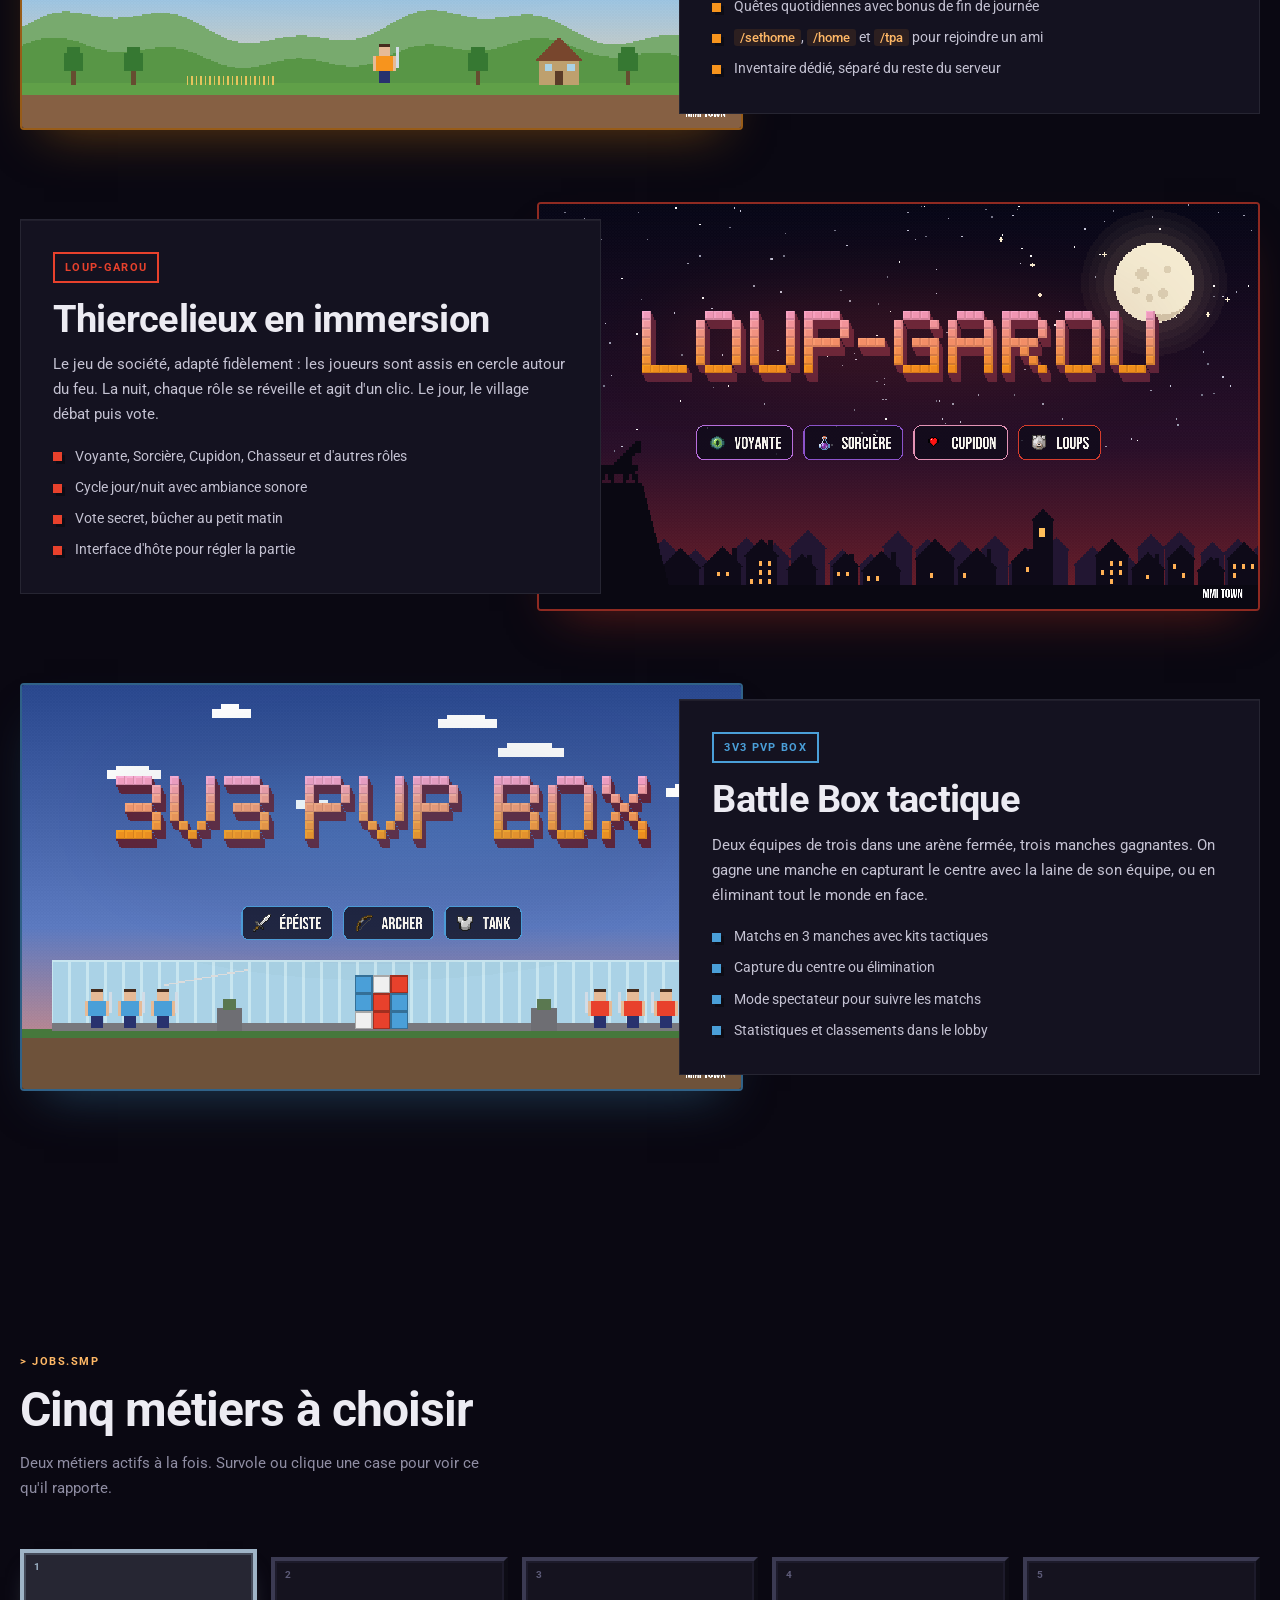
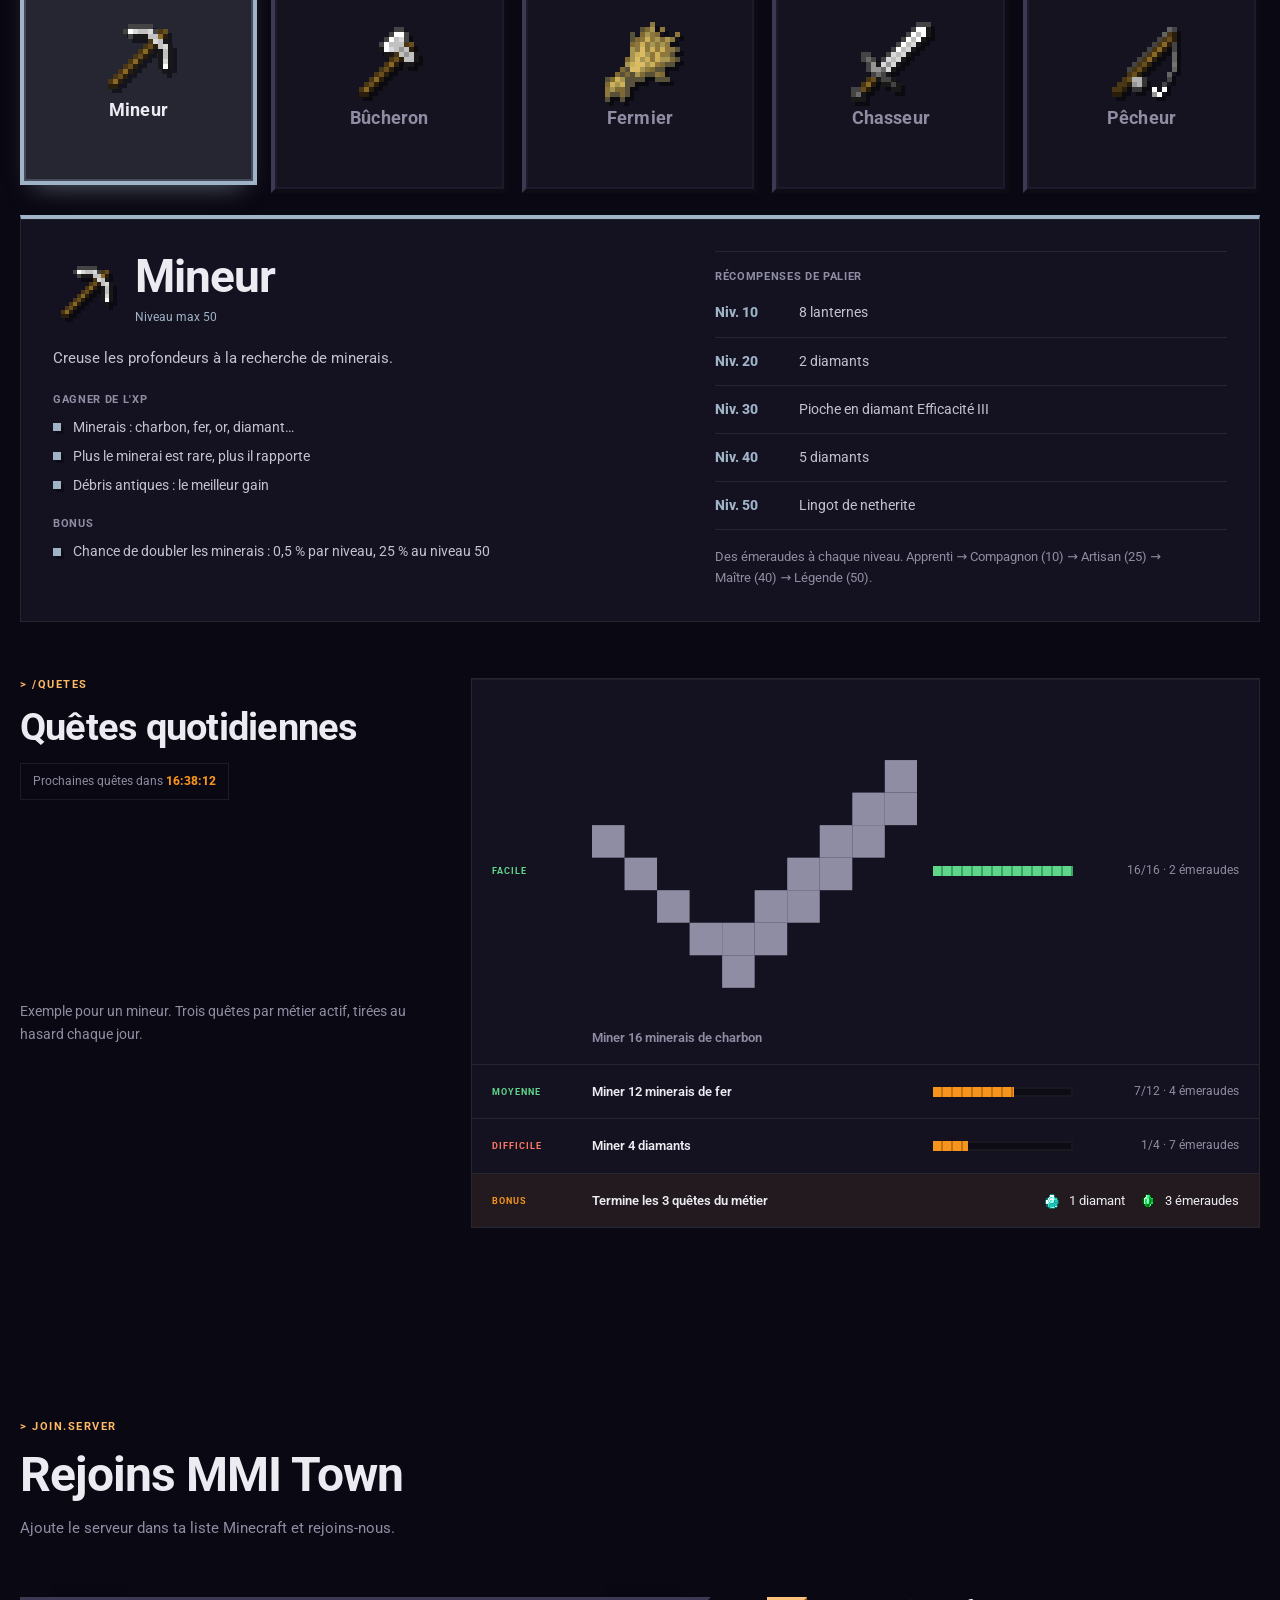
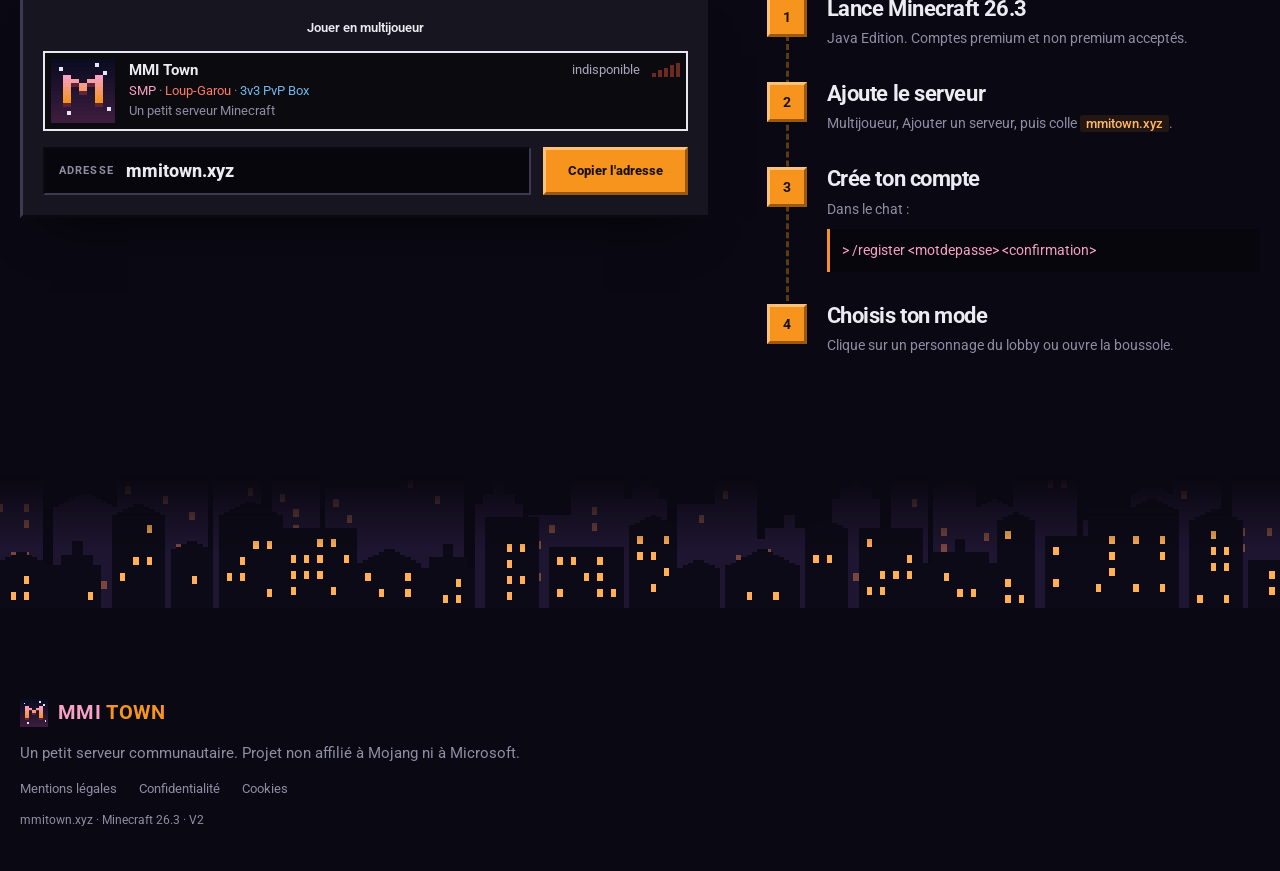
==== commit b2ea65eb: "style(typo): passe le site sur Roboto (Google Fonts, Apache 2.0)" ====
--- a/index.html
+++ b/index.html
@@ -23,8 +23,10 @@
 <meta name="twitter:image" content="https://withren.github.io/mmi-town-website/assets/og-image.png">
 <meta name="theme-color" content="#F7941D">
 <link rel="icon" href="assets/icon.png">
-<link rel="preload" href="assets/fonts/bebas-neue.woff2" as="font" type="font/woff2" crossorigin>
-<link rel="stylesheet" href="style.css?v=2">
+<link rel="preconnect" href="https://fonts.googleapis.com">
+<link rel="preconnect" href="https://fonts.gstatic.com" crossorigin>
+<link rel="stylesheet" href="https://fonts.googleapis.com/css2?family=Roboto:wght@400;500;700&display=swap">
+<link rel="stylesheet" href="style.css?v=3">
 </head>
 <body>
 <header class="nav">
--- a/style.css
+++ b/style.css
@@ -1,7 +1,3 @@
-@font-face { font-family: "Bebas Neue"; src: url("assets/fonts/bebas-neue.woff2") format("woff2"); font-weight: 400; font-display: swap; }
-@font-face { font-family: "JetBrains Mono"; src: url("assets/fonts/jetbrains-mono-400.woff2") format("woff2"); font-weight: 100 500; font-display: swap; }
-@font-face { font-family: "JetBrains Mono"; src: url("assets/fonts/jetbrains-mono-700.woff2") format("woff2"); font-weight: 600 900; font-display: swap; }
-
 :root {
   --bg: #0a0812;
   --surface: #141220;
@@ -17,23 +13,26 @@
   --green: #5fd68a;
   --red: #E8412C;
   --ease: cubic-bezier(.16, 1, .3, 1);
-  --mono: "JetBrains Mono", ui-monospace, Menlo, monospace;
-  --title: "Bebas Neue", Impact, sans-serif;
-  --pixel: var(--mono);
+  --font: "Roboto", system-ui, -apple-system, sans-serif;
+  --mono: var(--font);
+  --title: var(--font);
+  --pixel: var(--font);
+  font-family: var(--font);
 }
 
 *, *::before, *::after { box-sizing: border-box; }
 html { scroll-behavior: smooth; scroll-padding-top: 84px; overflow-x: clip; }
 body {
   margin: 0; background: var(--bg); color: var(--body);
-  font: 15px/1.65 var(--mono);
+  font: 400 15px/1.65 var(--font);
   -webkit-font-smoothing: antialiased;
 }
+input, button, select, textarea { font-family: var(--font); }
 img { max-width: 100%; height: auto; display: block; }
 .pixelated { image-rendering: pixelated; }
 a { color: inherit; text-decoration: none; }
-code { font-family: var(--mono); background: rgba(247, 148, 29, .1); color: #ffb866; padding: 1px 6px; border-radius: 3px; font-size: .92em; }
-h1, h2, h3, h4 { margin: 0; color: var(--text); font-family: var(--title); font-weight: 400; letter-spacing: .02em; line-height: 1; }
+code { font-family: var(--font); font-weight: 500; background: rgba(247, 148, 29, .1); color: #ffb866; padding: 1px 6px; border-radius: 3px; font-size: .92em; }
+h1, h2, h3, h4 { margin: 0; color: var(--text); font-family: var(--font); font-weight: 700; letter-spacing: -.02em; line-height: 1.1; }
 p { margin: 0; max-width: 65ch; }
 ul, ol { list-style: none; margin: 0; padding: 0; }
 .wrap { width: min(1240px, 100% - 40px); margin-inline: auto; }
@@ -53,8 +52,8 @@
 }
 .brand { display: inline-flex; align-items: center; gap: 10px; }
 .brand img { image-rendering: pixelated; }
-.wordmark { font-family: var(--title); font-size: 28px; letter-spacing: .04em; color: var(--pink); }
-.wordmark b { font-weight: 400; color: var(--accent); margin-left: 6px; }
+.wordmark { font-family: var(--font); font-size: 20px; font-weight: 700; letter-spacing: .02em; color: var(--pink); }
+.wordmark b { font-weight: 700; color: var(--accent); margin-left: 5px; }
 .links { display: flex; gap: 2px; margin-left: 12px; }
 .links a { padding: 6px 12px; color: var(--muted); font-size: 13px; transition: color .3s var(--ease), background .3s var(--ease); border-radius: 4px; }
 .links a:hover { color: var(--text); background: rgba(255, 255, 255, .05); }
@@ -181,7 +180,7 @@
 /* ---------- SECTIONS ---------- */
 .section { padding: 96px 0; }
 .section-head { margin-bottom: 56px; }
-.section-head h2 { font-size: clamp(38px, 4.4vw, 60px); margin-bottom: 14px; text-wrap: balance; }
+.section-head h2 { font-size: clamp(32px, 3.8vw, 48px); margin-bottom: 14px; text-wrap: balance; }
 .section-head p.muted { max-width: 58ch; }
 
 .feature { --c: var(--accent); display: grid; grid-template-columns: minmax(0, 7fr) minmax(0, 5fr); gap: 0; align-items: center; margin-bottom: 72px; }
@@ -193,7 +192,7 @@
 .feature-body { background: var(--surface); padding: 32px; margin-left: -64px; position: relative; border: 1px solid var(--line); box-shadow: inset 0 1px 0 rgba(255, 255, 255, .05); }
 .feature.flip .feature-body { margin-left: 0; margin-right: -64px; }
 .chip { display: inline-block; font: 700 11px var(--mono); text-transform: uppercase; letter-spacing: .12em; color: var(--c); border: 2px solid var(--c); padding: 7px 10px; margin-bottom: 16px; }
-.feature h3 { font-size: clamp(34px, 3.6vw, 48px); margin-bottom: 12px; }
+.feature h3 { font-size: clamp(28px, 3vw, 38px); margin-bottom: 12px; }
 .feature p { margin-bottom: 18px; }
 .ticks { display: grid; gap: 8px; }
 .ticks li { position: relative; padding-left: 22px; font-size: 14px; }
@@ -210,7 +209,7 @@
   transition: transform .35s var(--ease), border-color .25s, box-shadow .35s var(--ease), color .25s;
 }
 .slot .px { width: 56%; height: auto; max-width: 80px; aspect-ratio: 1; object-fit: contain; image-rendering: pixelated; filter: drop-shadow(4px 4px 0 rgba(0, 0, 0, .45)); transition: transform .35s var(--ease); }
-.slot-name { font: 400 clamp(20px, 2.4vw, 30px)/1 var(--title); letter-spacing: .04em; }
+.slot-name { font: 700 clamp(14px, 1.5vw, 18px)/1.1 var(--font); letter-spacing: .01em; }
 .num { position: absolute; top: 8px; left: 10px; font: 700 10px var(--mono); text-transform: uppercase; color: #5d5b78; }
 .slot:hover { transform: translateY(-4px); color: var(--text); }
 .slot:hover .px { transform: scale(1.08); }
@@ -232,7 +231,7 @@
 @keyframes panel-in { from { opacity: 0; transform: translateY(8px); } }
 .job-head { display: flex; align-items: center; gap: 18px; margin-bottom: 18px; }
 .job-head .px { width: 64px; height: 64px; object-fit: contain; image-rendering: pixelated; filter: drop-shadow(4px 4px 0 rgba(0, 0, 0, .45)); flex: none; }
-.job-head h3 { font-size: clamp(40px, 4.4vw, 60px); }
+.job-head h3 { font-size: clamp(32px, 3.6vw, 46px); }
 .job-head small { display: block; color: var(--c); font-size: 12px; margin-top: 6px; }
 .job-desc { margin-bottom: 22px; }
 .job-block { margin-top: 20px; }
@@ -248,7 +247,7 @@
 
 .quests { margin-top: 56px; display: grid; grid-template-columns: minmax(0, 4fr) minmax(0, 8fr); gap: 0 56px; align-items: start; }
 .quests-head { grid-column: 1; }
-.quests-head h3 { font-size: clamp(34px, 3.6vw, 48px); margin-bottom: 14px; }
+.quests-head h3 { font-size: clamp(28px, 3vw, 38px); margin-bottom: 14px; }
 .timer { display: inline-block; font-size: 12px; color: var(--muted); border: 1px solid var(--line); padding: 8px 12px; }
 .timer b { color: var(--accent); font-weight: 800; font-variant-numeric: tabular-nums; }
 .quests-intro { grid-column: 1; margin-top: 18px; font-size: 14px; }
@@ -329,7 +328,7 @@
   font: 700 14px var(--mono); text-transform: uppercase; color: #1a1208; background: var(--accent);
   border: 3px solid; border-color: #ffc27a #9c5710 #9c5710 #ffc27a;
 }
-.path h4 { font-size: 30px; margin-bottom: 6px; }
+.path h4 { font-size: 22px; margin-bottom: 6px; }
 .path p { color: var(--muted); font-size: 14px; }
 .cmd { margin-top: 8px; padding: 10px 12px; background: #07060c; border-left: 3px solid var(--accent); color: var(--pink) !important; font-size: 13px; overflow-wrap: anywhere; }
 
@@ -380,7 +379,7 @@
 @media (max-width: 560px) {
   .hotbar { grid-template-columns: repeat(5, minmax(0, 1fr)); gap: 6px; }
   .slot { border-width: 3px; }
-  .slot-name { font-size: 13px; letter-spacing: 0; }
+  .slot-name { font-size: 11px; letter-spacing: 0; }
   .num { display: none; }
   .nav-right .online { display: none; }
   .ip-box code { font-size: 16px; }
@@ -392,10 +391,10 @@
 
 /* ---------- PAGES LEGALES ---------- */
 .legal { width: min(820px, 100% - 40px); margin: 0 auto; padding: 72px 0 96px; }
-.legal h1 { font-size: clamp(44px, 6vw, 72px); margin-bottom: 8px; }
+.legal h1 { font-size: clamp(34px, 4.5vw, 52px); margin-bottom: 8px; }
 .legal .updated { color: var(--muted); font-size: 13px; margin-bottom: 40px; }
-.legal h2 { font-size: 34px; margin: 48px 0 14px; padding-top: 24px; border-top: 1px solid var(--line); }
-.legal h3 { font-size: 24px; margin: 28px 0 8px; color: var(--text); }
+.legal h2 { font-size: 26px; margin: 48px 0 14px; padding-top: 24px; border-top: 1px solid var(--line); }
+.legal h3 { font-size: 20px; margin: 28px 0 8px; color: var(--text); }
 .legal p, .legal li { max-width: none; font-size: 14.5px; }
 .legal p { margin-bottom: 14px; }
 .legal ul { list-style: disc; padding-left: 22px; display: grid; gap: 6px; margin-bottom: 14px; }
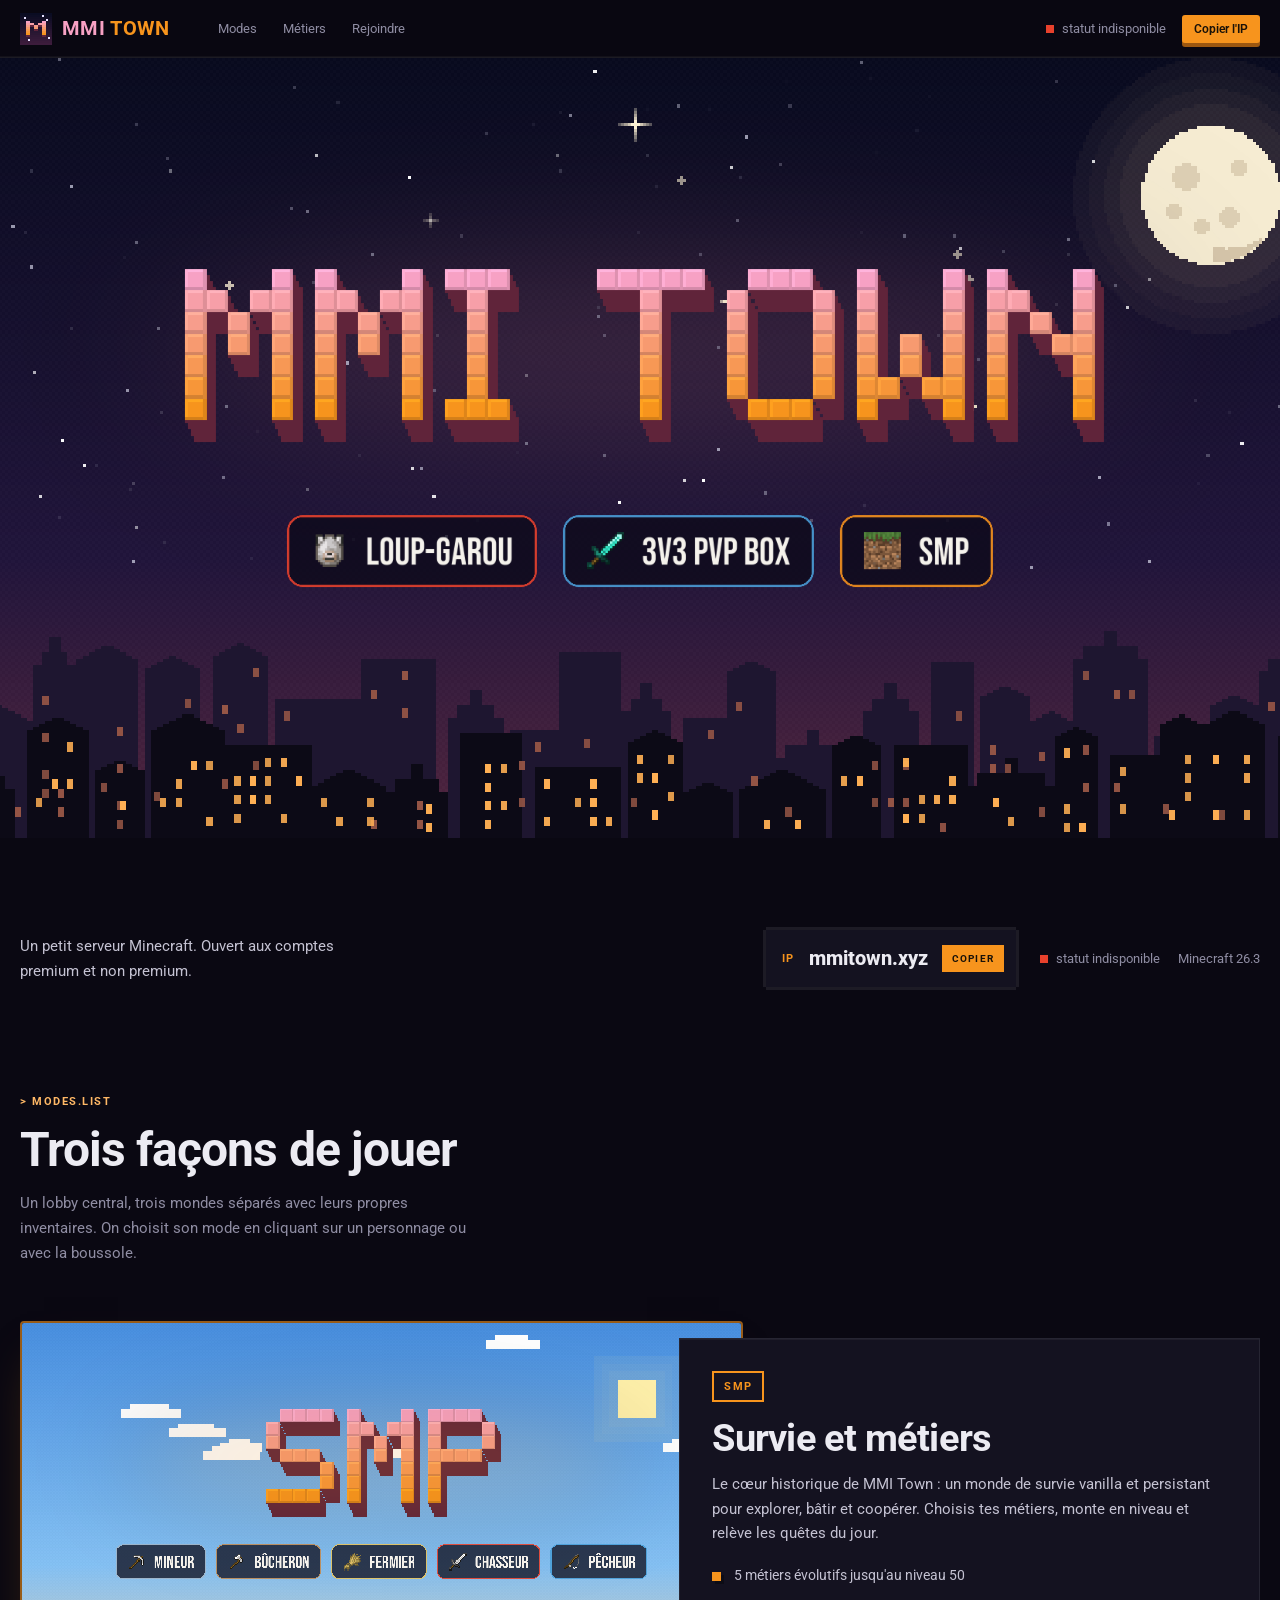
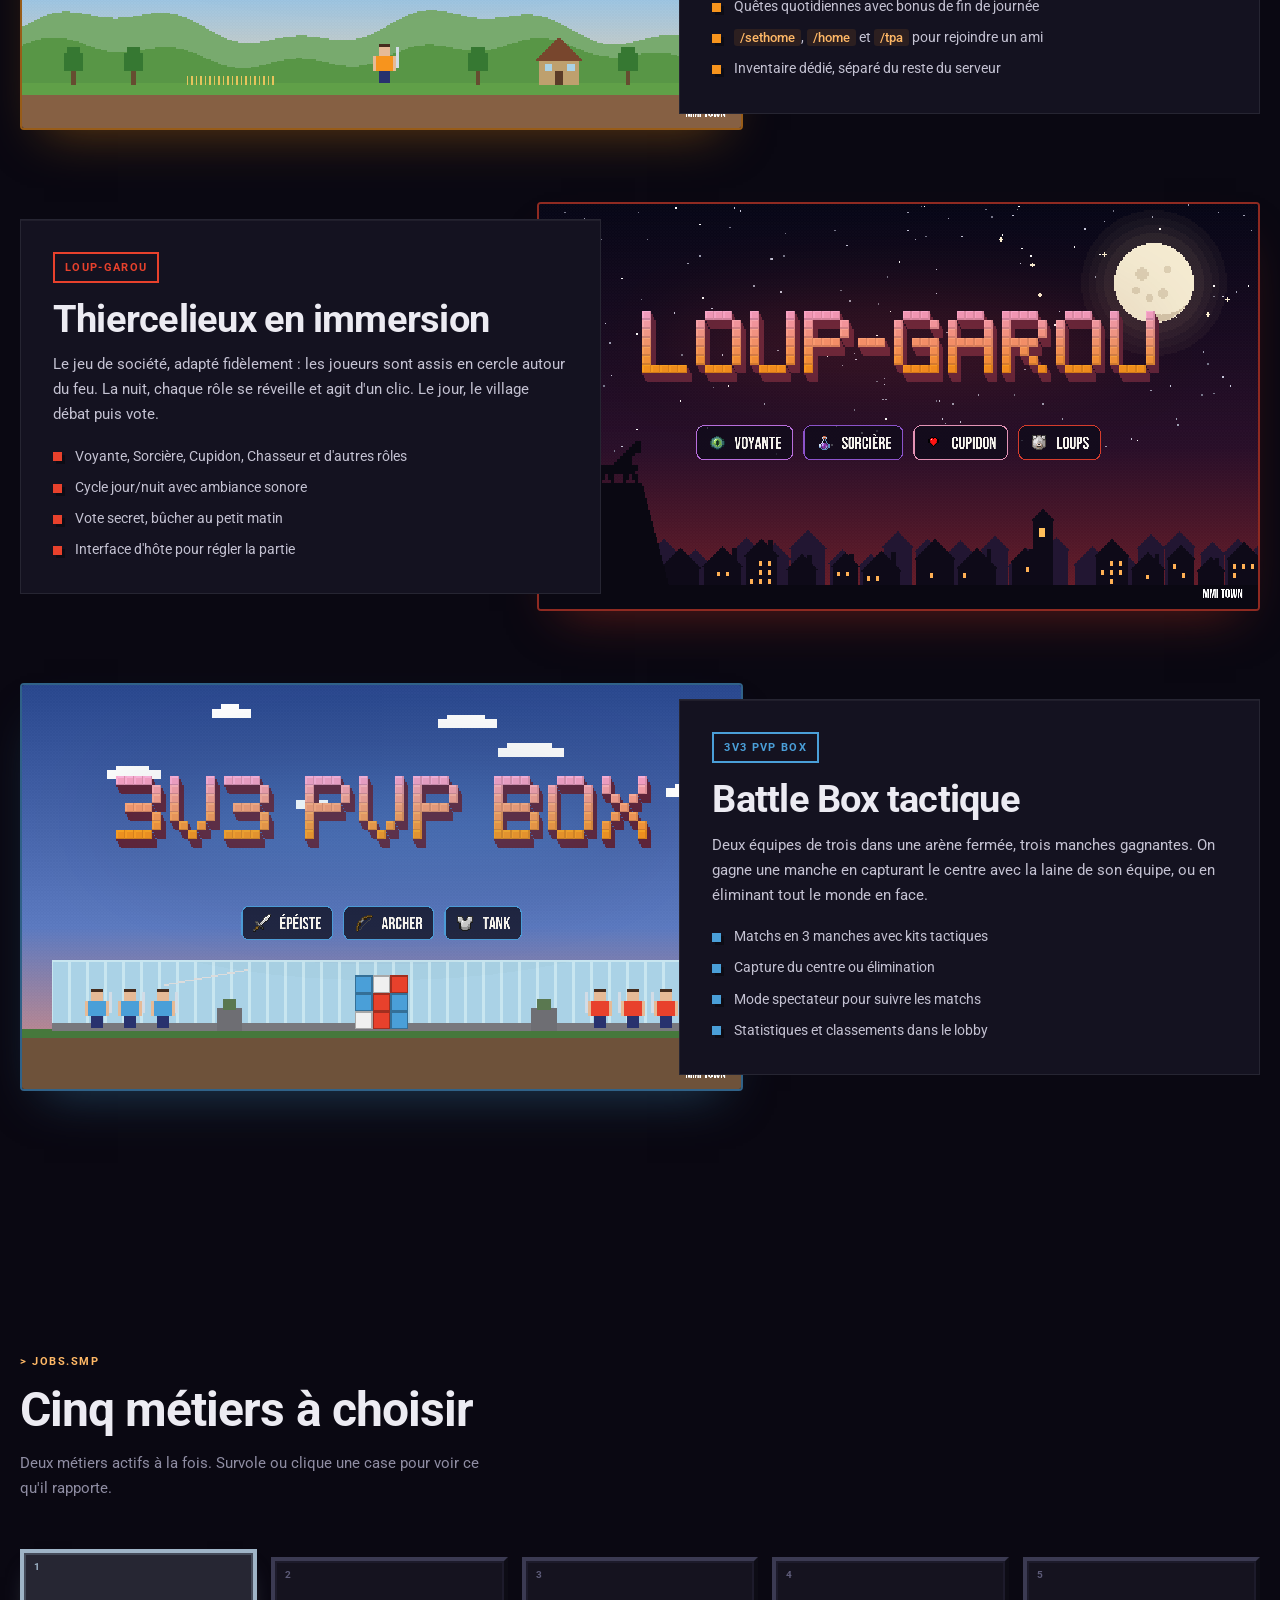
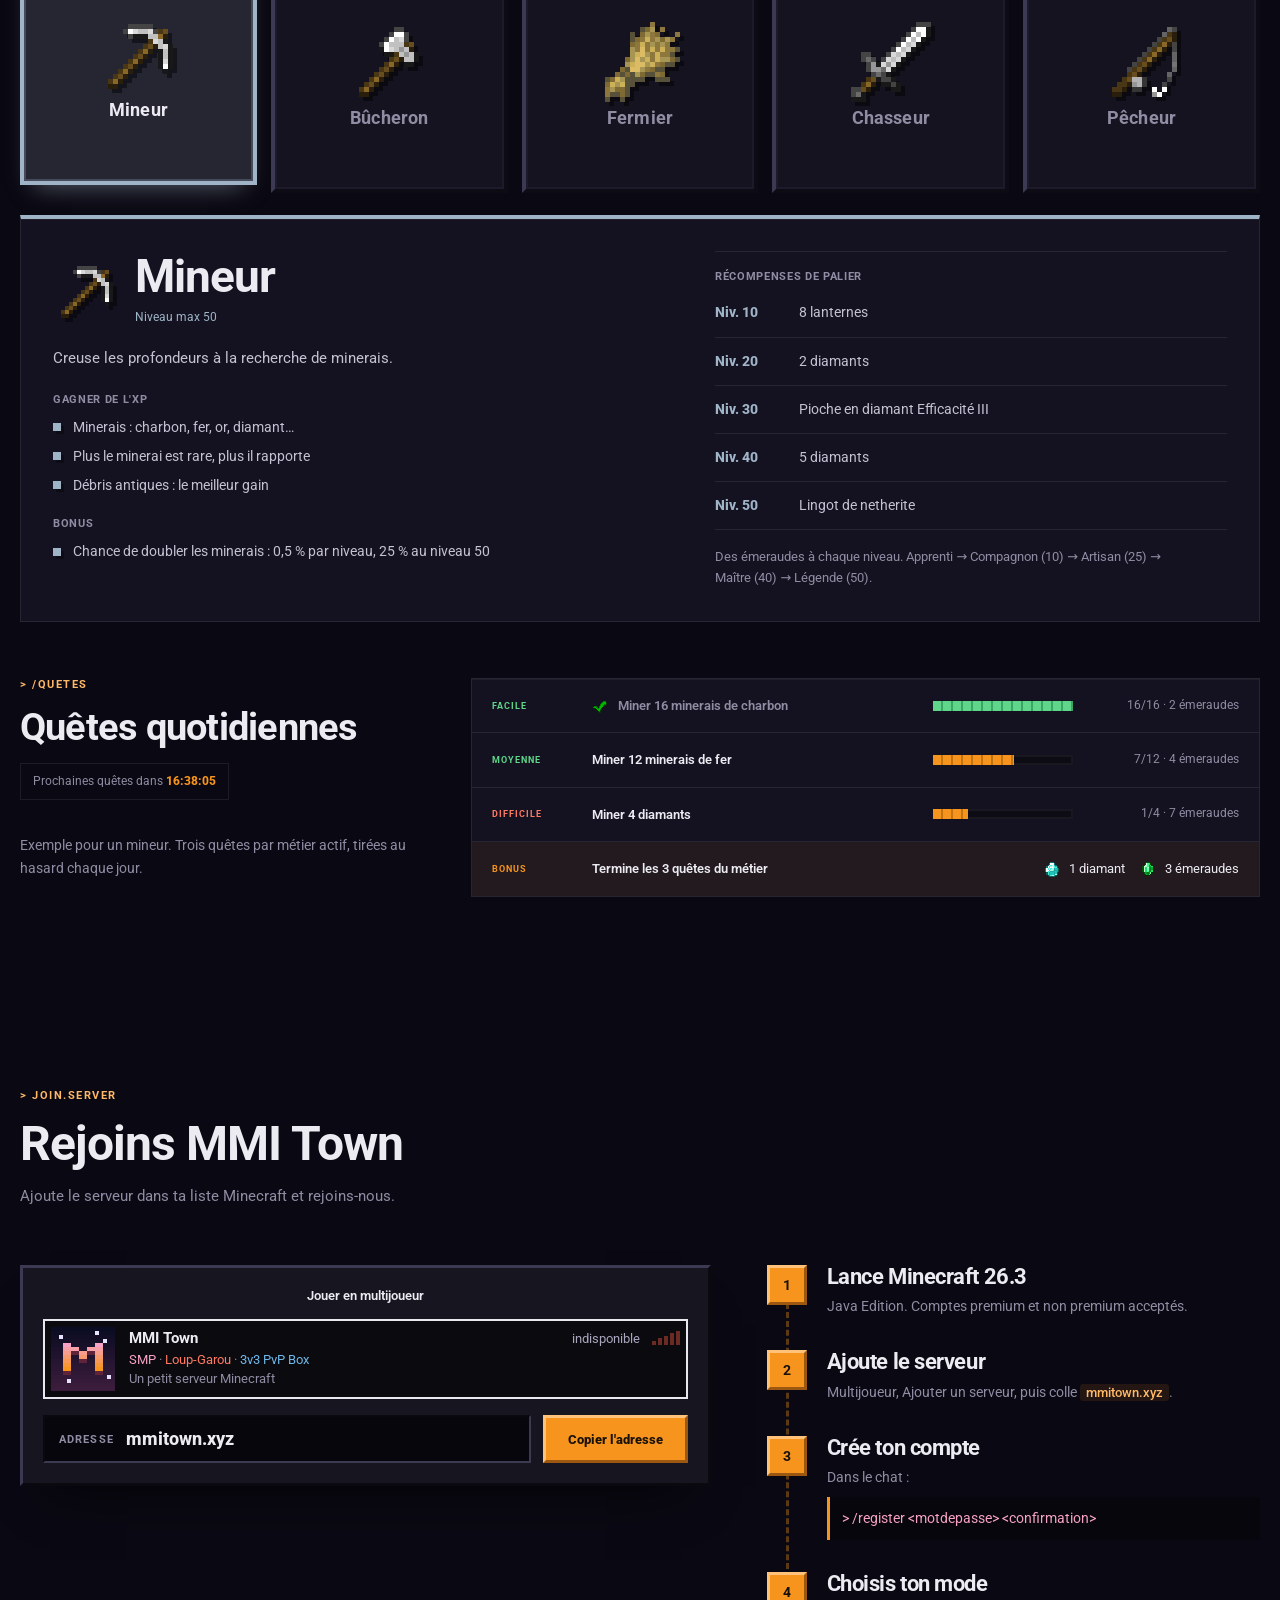
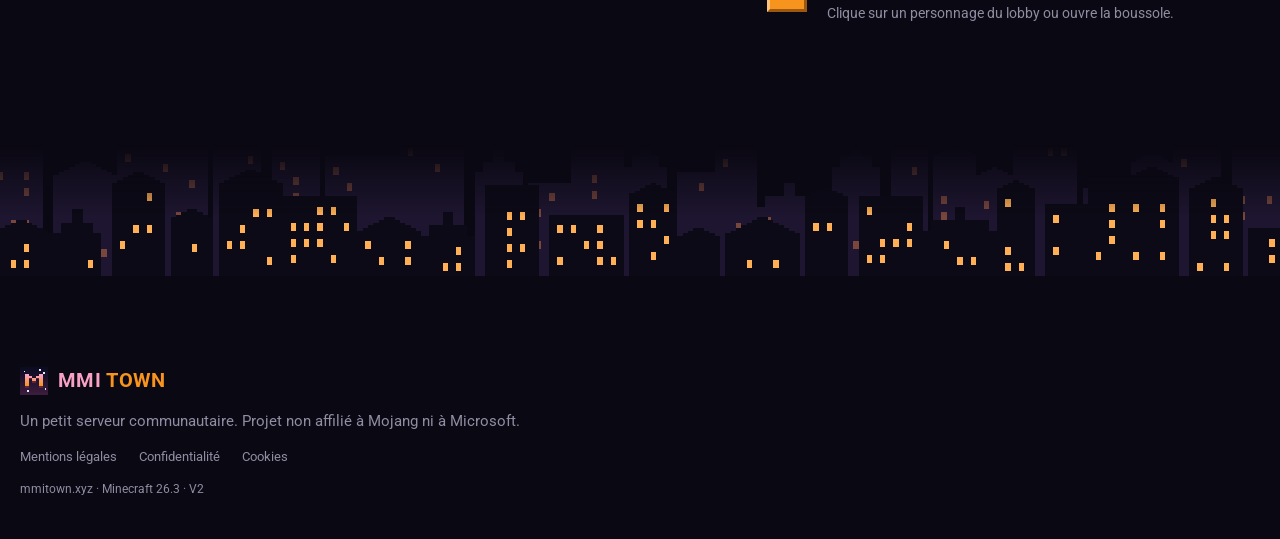
==== commit 11a68da3: "fix(quetes): remplace la coche SVG par le sprite Minecraft confirm" ====
--- a/index.html
+++ b/index.html
@@ -26,7 +26,7 @@
 <link rel="preconnect" href="https://fonts.googleapis.com">
 <link rel="preconnect" href="https://fonts.gstatic.com" crossorigin>
 <link rel="stylesheet" href="https://fonts.googleapis.com/css2?family=Roboto:wght@400;500;700&display=swap">
-<link rel="stylesheet" href="style.css?v=3">
+<link rel="stylesheet" href="style.css?v=4">
 </head>
 <body>
 <header class="nav">
@@ -168,7 +168,7 @@
     <ul class="quest-rows">
       <li class="quest done">
         <span class="q-tier">FACILE</span>
-        <span class="q-text"><svg class="px sm" data-px="check" aria-hidden="true"></svg>Miner 16 minerais de charbon</span>
+        <span class="q-text"><img class="q-check" src="assets/items/confirm.png" alt="" width="252" height="252">Miner 16 minerais de charbon</span>
         <span class="bar" role="img" aria-label="16 sur 16"><i style="width:100%"></i></span>
         <span class="q-meta">16/16 · 2 émeraudes</span>
       </li>
@@ -249,6 +249,6 @@
 </footer>
 
 <script src="assets/cover-sky.js"></script>
-<script src="script.js?v=2"></script>
+<script src="script.js?v=3"></script>
 </body>
 </html>
--- a/style.css
+++ b/style.css
@@ -260,7 +260,8 @@
 .q-tier { font: 700 9px var(--mono); text-transform: uppercase; letter-spacing: .12em; color: var(--green); }
 .q-tier.hard { color: #ff7a63; }
 .q-tier.gold { color: var(--accent); }
-.q-text { color: var(--text); font-weight: 600; }
+.q-text { display: inline-flex; align-items: center; gap: 8px; color: var(--text); font-weight: 600; }
+.q-check { width: 18px; height: 18px; image-rendering: pixelated; flex: none; }
 .q-meta { color: var(--muted); font-size: 12px; text-align: right; font-variant-numeric: tabular-nums; }
 .quest.done .q-text { color: var(--muted); }
 .quest.bonus { background: rgba(247, 148, 29, .06); grid-template-columns: 84px minmax(0, 1fr) auto; }
